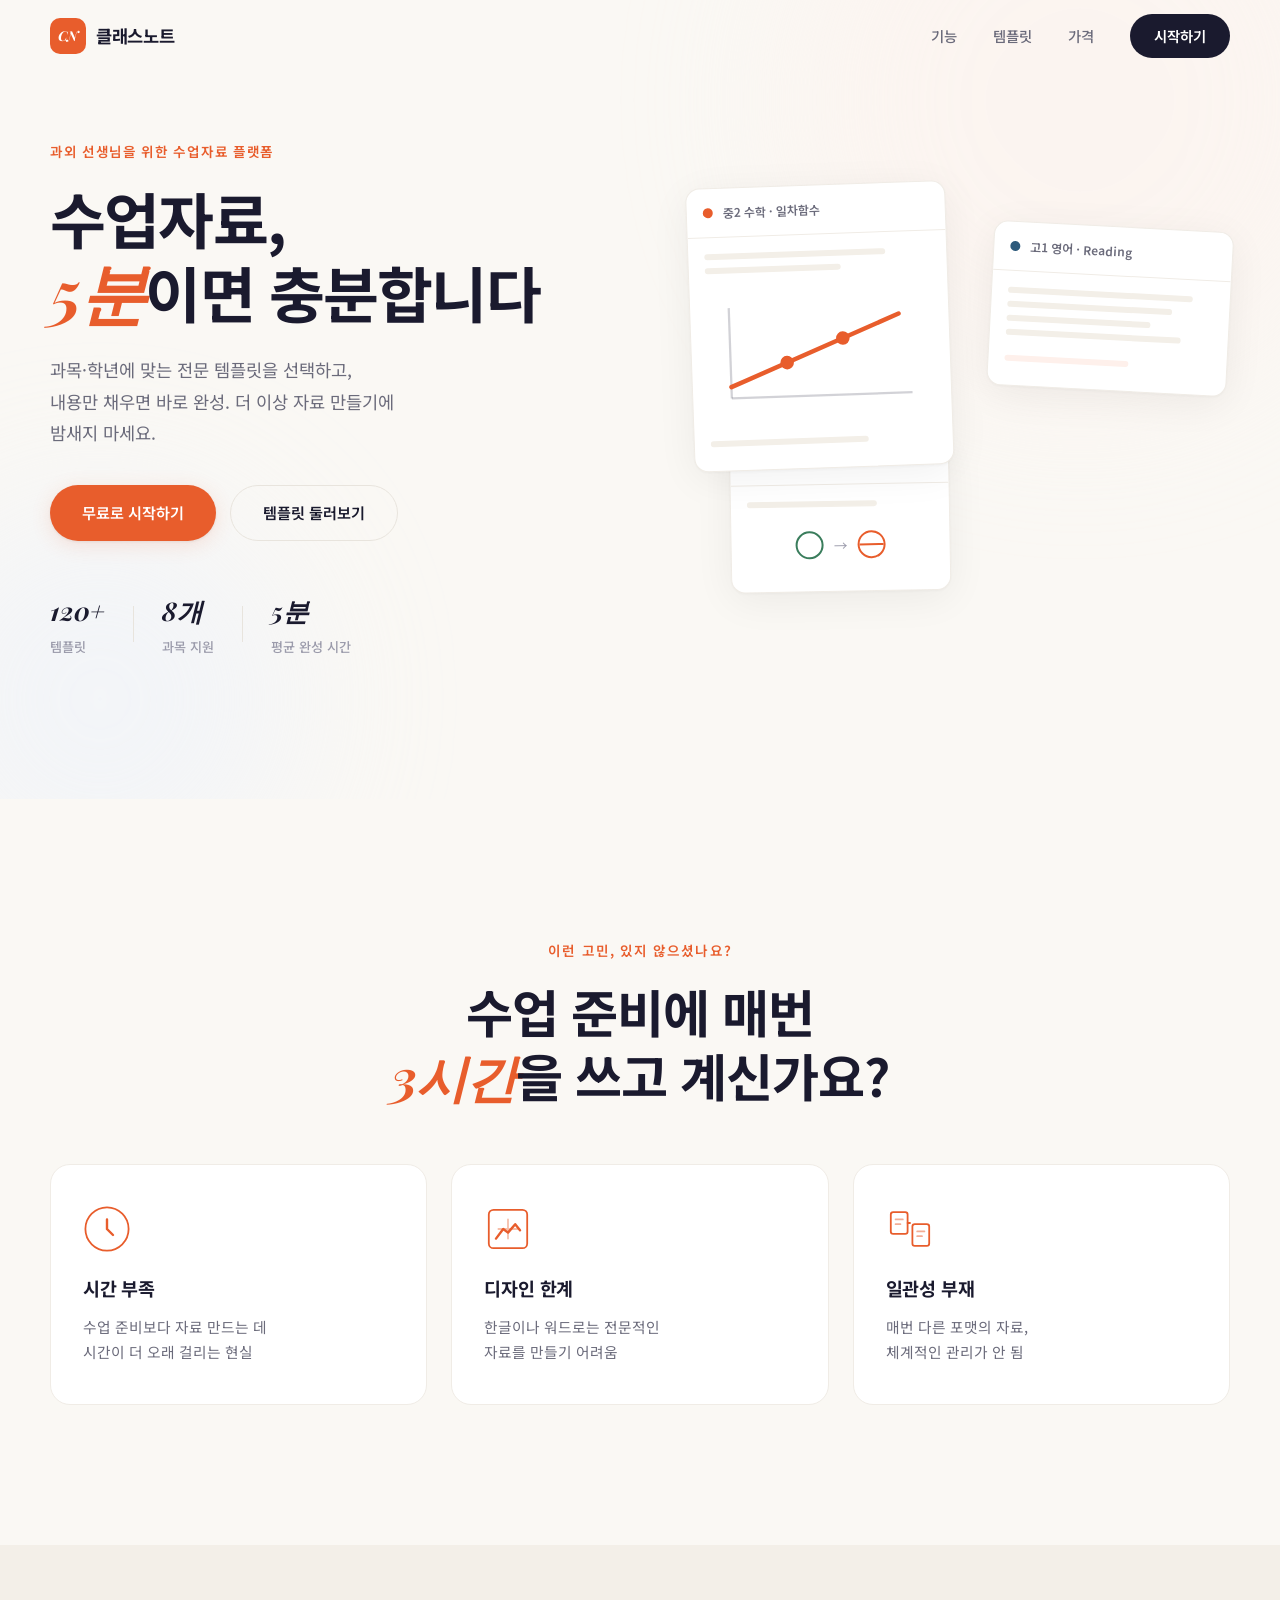
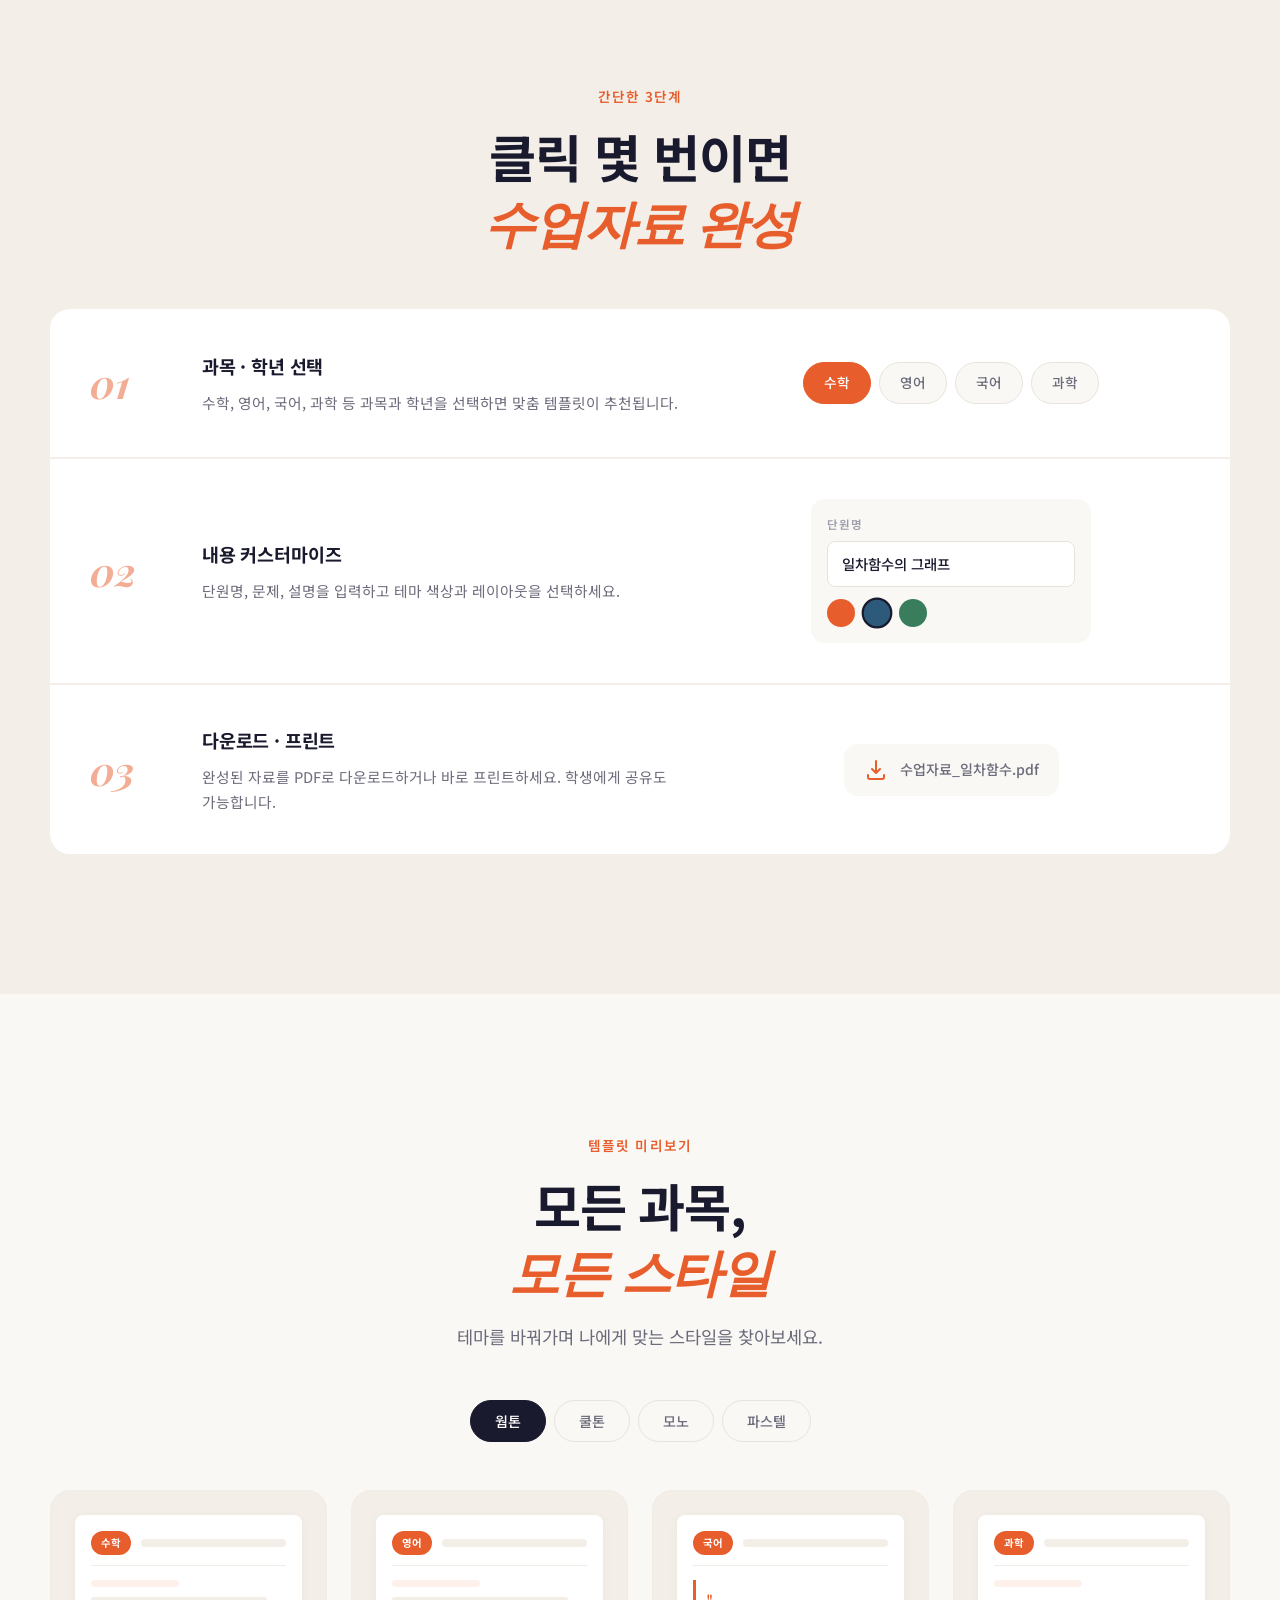
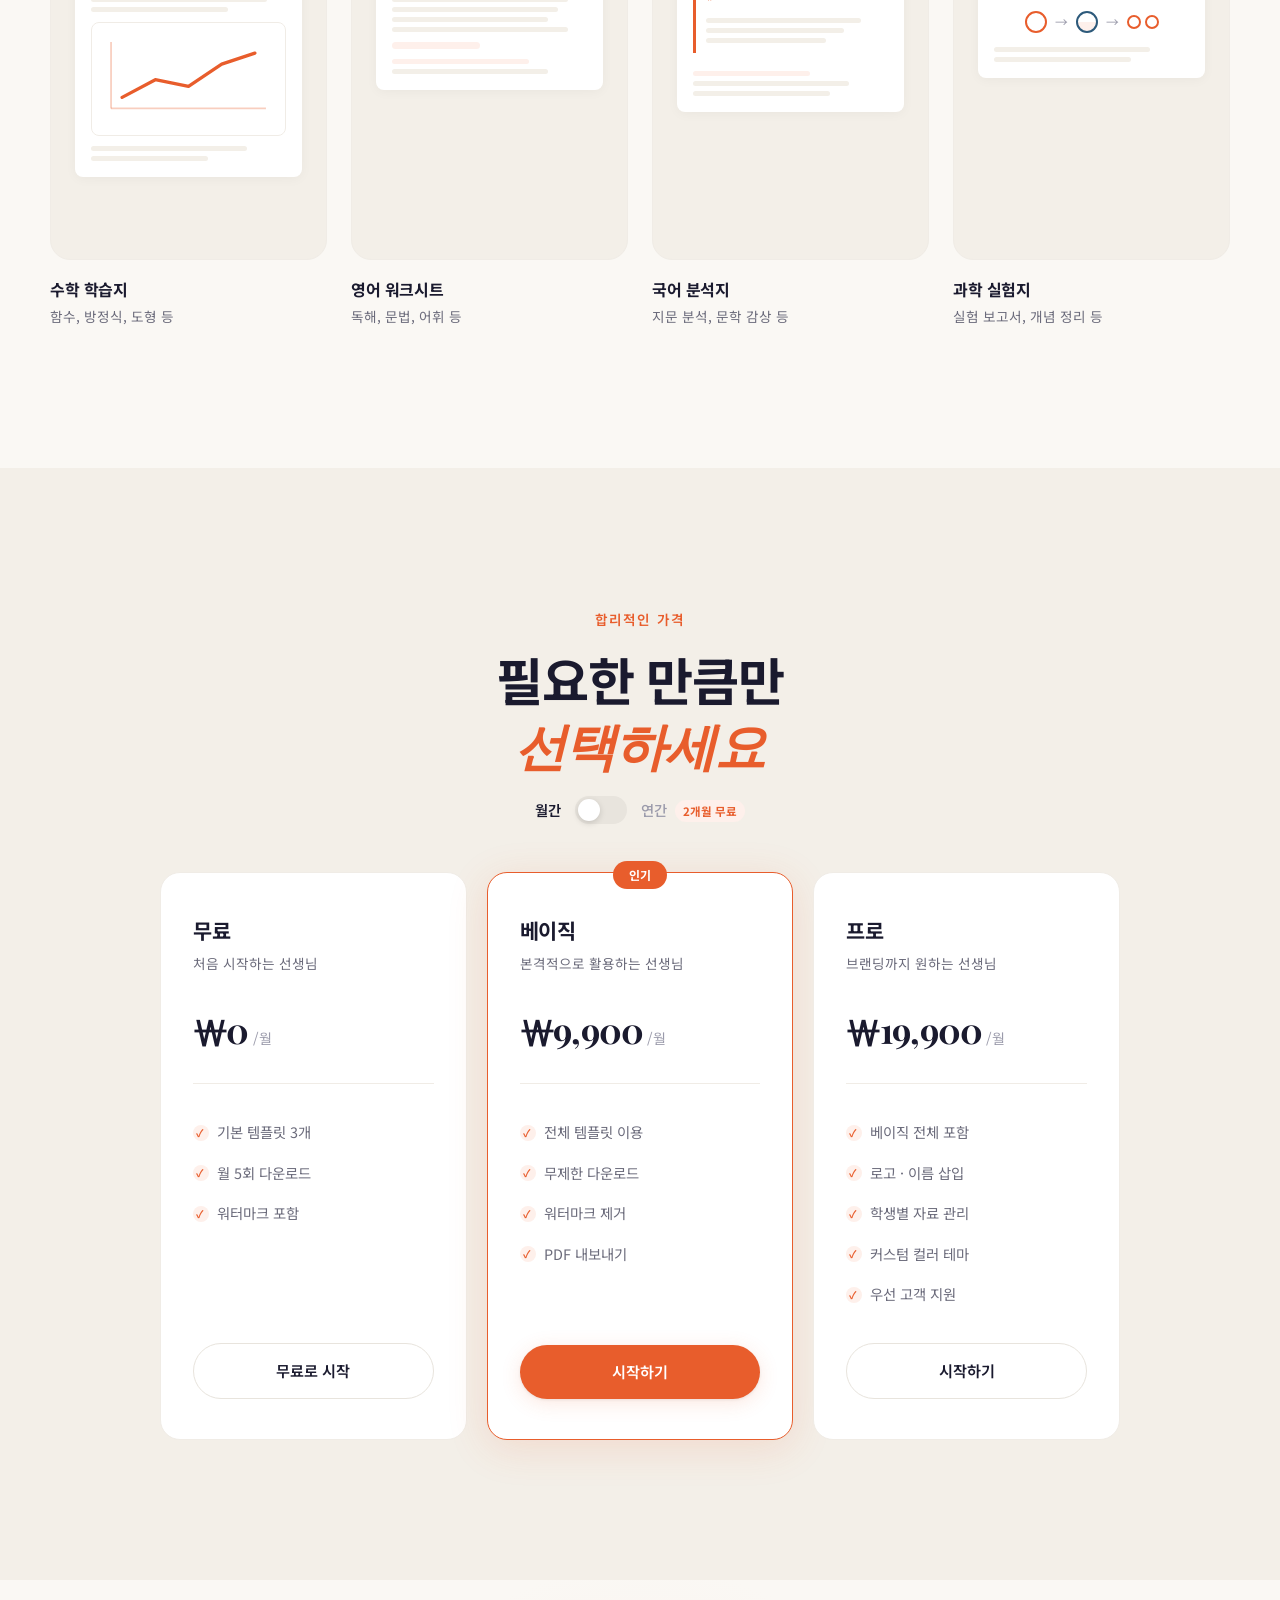
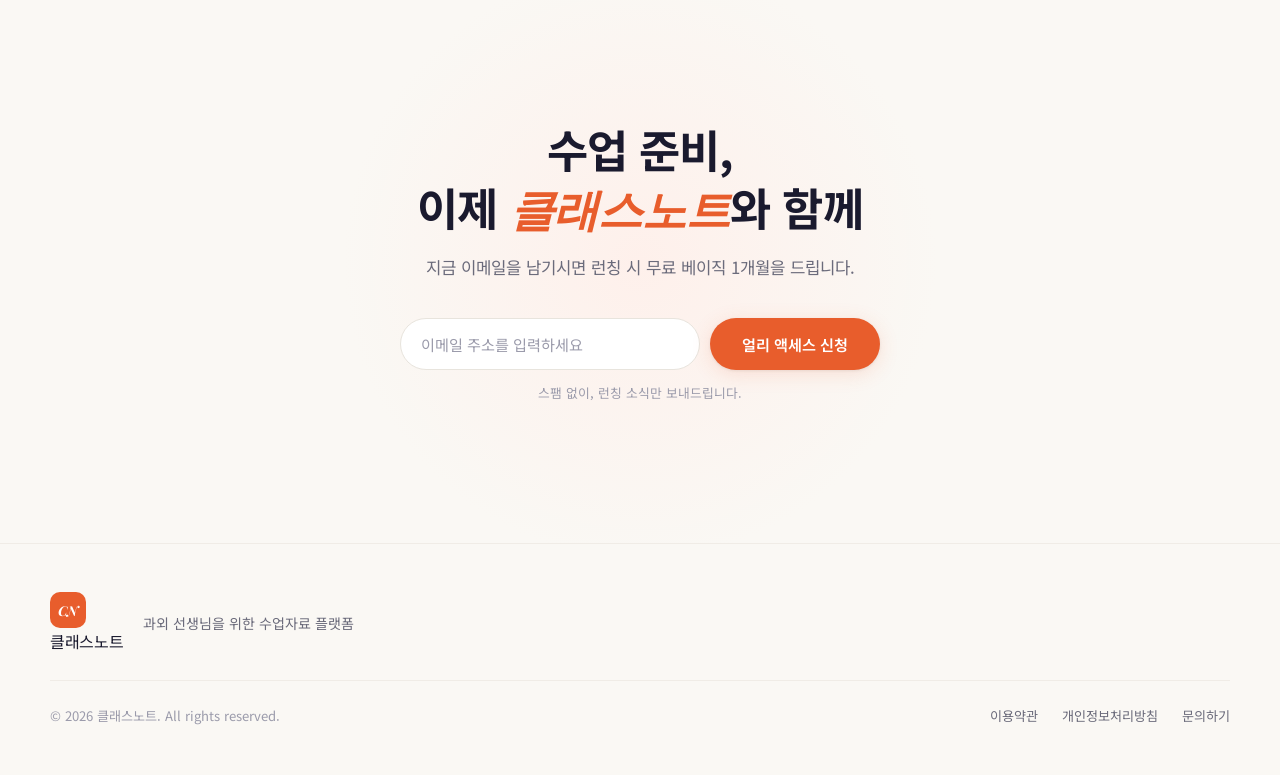
==== index.html @ 30db111b "Initial commit: ClassNote editor + Firebase deploy" ====
<!DOCTYPE html>
<html lang="ko">
<head>
    <meta charset="UTF-8">
    <meta name="viewport" content="width=device-width, initial-scale=1.0">
    <title>클래스노트 — 과외 선생님을 위한 수업자료 템플릿</title>
    <meta name="description" content="5분 만에 전문 수업자료를 완성하세요. 과목별 맞춤 템플릿으로 수업 준비 시간을 줄이고, 퀄리티는 높이세요.">
    <link rel="preconnect" href="https://fonts.googleapis.com">
    <link rel="preconnect" href="https://fonts.gstatic.com" crossorigin>
    <link href="https://fonts.googleapis.com/css2?family=Noto+Sans+KR:wght@300;400;500;600;700&family=Playfair+Display:ital,wght@0,400;0,600;0,700;1,400;1,600&family=DM+Sans:ital,wght@0,400;0,500;0,600;0,700;1,400&display=swap" rel="stylesheet">
    <link rel="stylesheet" href="styles.css">
</head>
<body>
    <!-- Nav -->
    <nav class="nav" id="nav">
        <div class="nav__inner">
            <a href="#" class="nav__logo">
                <span class="nav__logo-icon">CN</span>
                <span class="nav__logo-text">클래스노트</span>
            </a>
            <div class="nav__links" id="navLinks">
                <a href="#features" class="nav__link">기능</a>
                <a href="#templates" class="nav__link">템플릿</a>
                <a href="#pricing" class="nav__link">가격</a>
                <a href="#cta" class="nav__link nav__link--cta">시작하기</a>
            </div>
            <button class="nav__hamburger" id="hamburger" aria-label="메뉴 열기">
                <span></span>
                <span></span>
                <span></span>
            </button>
        </div>
    </nav>

    <!-- Hero -->
    <section class="hero">
        <div class="hero__bg-shape hero__bg-shape--1"></div>
        <div class="hero__bg-shape hero__bg-shape--2"></div>
        <div class="hero__inner">
            <div class="hero__content">
                <p class="hero__eyebrow anim-fade-up">과외 선생님을 위한 수업자료 플랫폼</p>
                <h1 class="hero__title anim-fade-up anim-delay-1">
                    수업자료,<br>
                    <span class="hero__title-accent">5분</span>이면 충분합니다
                </h1>
                <p class="hero__desc anim-fade-up anim-delay-2">
                    과목·학년에 맞는 전문 템플릿을 선택하고,<br class="hide-mobile">
                    내용만 채우면 바로 완성. 더 이상 자료 만들기에<br class="hide-mobile">
                    밤새지 마세요.
                </p>
                <div class="hero__actions anim-fade-up anim-delay-3">
                    <a href="#cta" class="btn btn--primary">무료로 시작하기</a>
                    <a href="templates.html" class="btn btn--ghost">템플릿 둘러보기</a>
                </div>
                <div class="hero__stats anim-fade-up anim-delay-4">
                    <div class="hero__stat">
                        <span class="hero__stat-num">120+</span>
                        <span class="hero__stat-label">템플릿</span>
                    </div>
                    <div class="hero__stat-divider"></div>
                    <div class="hero__stat">
                        <span class="hero__stat-num">8개</span>
                        <span class="hero__stat-label">과목 지원</span>
                    </div>
                    <div class="hero__stat-divider"></div>
                    <div class="hero__stat">
                        <span class="hero__stat-num">5분</span>
                        <span class="hero__stat-label">평균 완성 시간</span>
                    </div>
                </div>
            </div>
            <div class="hero__visual anim-fade-up anim-delay-2">
                <div class="hero__mockup">
                    <div class="mockup-card mockup-card--1">
                        <div class="mockup-card__header">
                            <span class="mockup-card__dot mockup-card__dot--math"></span>
                            <span class="mockup-card__title">중2 수학 · 일차함수</span>
                        </div>
                        <div class="mockup-card__body">
                            <div class="mockup-card__line mockup-card__line--w80"></div>
                            <div class="mockup-card__line mockup-card__line--w60"></div>
                            <div class="mockup-card__graph">
                                <svg viewBox="0 0 100 60" fill="none">
                                    <line x1="10" y1="50" x2="90" y2="50" stroke="currentColor" stroke-width="1" opacity="0.3"/>
                                    <line x1="10" y1="10" x2="10" y2="50" stroke="currentColor" stroke-width="1" opacity="0.3"/>
                                    <line x1="10" y1="45" x2="85" y2="15" stroke="#e85d2c" stroke-width="2" stroke-linecap="round"/>
                                    <circle cx="35" cy="35" r="3" fill="#e85d2c"/>
                                    <circle cx="60" cy="25" r="3" fill="#e85d2c"/>
                                </svg>
                            </div>
                            <div class="mockup-card__line mockup-card__line--w70"></div>
                        </div>
                    </div>
                    <div class="mockup-card mockup-card--2">
                        <div class="mockup-card__header">
                            <span class="mockup-card__dot mockup-card__dot--eng"></span>
                            <span class="mockup-card__title">고1 영어 · Reading</span>
                        </div>
                        <div class="mockup-card__body">
                            <div class="mockup-card__line mockup-card__line--w90"></div>
                            <div class="mockup-card__line mockup-card__line--w80"></div>
                            <div class="mockup-card__line mockup-card__line--w70"></div>
                            <div class="mockup-card__line mockup-card__line--w85"></div>
                            <div class="mockup-card__gap"></div>
                            <div class="mockup-card__line mockup-card__line--w60 mockup-card__line--accent"></div>
                        </div>
                    </div>
                    <div class="mockup-card mockup-card--3">
                        <div class="mockup-card__header">
                            <span class="mockup-card__dot mockup-card__dot--sci"></span>
                            <span class="mockup-card__title">중3 과학 · 화학반응</span>
                        </div>
                        <div class="mockup-card__body">
                            <div class="mockup-card__line mockup-card__line--w70"></div>
                            <div class="mockup-card__diagram">
                                <div class="mockup-card__circle"></div>
                                <div class="mockup-card__arrow">→</div>
                                <div class="mockup-card__circle mockup-card__circle--split"></div>
                            </div>
                        </div>
                    </div>
                </div>
            </div>
        </div>
    </section>

    <!-- Pain Points -->
    <section class="pain" id="features">
        <div class="pain__inner">
            <p class="section-eyebrow anim-scroll">이런 고민, 있지 않으셨나요?</p>
            <h2 class="section-title anim-scroll">
                수업 준비에 매번<br>
                <span class="text-accent">3시간</span>을 쓰고 계신가요?
            </h2>
            <div class="pain__grid">
                <div class="pain__card anim-scroll">
                    <div class="pain__card-icon">
                        <svg viewBox="0 0 40 40" fill="none">
                            <circle cx="20" cy="20" r="18" stroke="currentColor" stroke-width="1.5"/>
                            <path d="M20 12v8l5 5" stroke="currentColor" stroke-width="2" stroke-linecap="round"/>
                        </svg>
                    </div>
                    <h3 class="pain__card-title">시간 부족</h3>
                    <p class="pain__card-desc">수업 준비보다 자료 만드는 데<br>시간이 더 오래 걸리는 현실</p>
                </div>
                <div class="pain__card anim-scroll">
                    <div class="pain__card-icon">
                        <svg viewBox="0 0 40 40" fill="none">
                            <rect x="4" y="4" width="32" height="32" rx="4" stroke="currentColor" stroke-width="1.5"/>
                            <path d="M12 20h16M20 12v16" stroke="currentColor" stroke-width="1.5" stroke-linecap="round" opacity="0.4"/>
                            <path d="M10 28l6-8 4 3 6-7 4 5" stroke="currentColor" stroke-width="2" stroke-linecap="round" stroke-linejoin="round"/>
                        </svg>
                    </div>
                    <h3 class="pain__card-title">디자인 한계</h3>
                    <p class="pain__card-desc">한글이나 워드로는 전문적인<br>자료를 만들기 어려움</p>
                </div>
                <div class="pain__card anim-scroll">
                    <div class="pain__card-icon">
                        <svg viewBox="0 0 40 40" fill="none">
                            <rect x="4" y="6" width="14" height="18" rx="2" stroke="currentColor" stroke-width="1.5"/>
                            <rect x="22" y="16" width="14" height="18" rx="2" stroke="currentColor" stroke-width="1.5"/>
                            <path d="M8 12h6M8 16h4M26 22h6M26 26h4" stroke="currentColor" stroke-width="1.5" stroke-linecap="round" opacity="0.5"/>
                            <path d="M18 15h4" stroke="currentColor" stroke-width="1.5" stroke-linecap="round" stroke-dasharray="2 2"/>
                        </svg>
                    </div>
                    <h3 class="pain__card-title">일관성 부재</h3>
                    <p class="pain__card-desc">매번 다른 포맷의 자료,<br>체계적인 관리가 안 됨</p>
                </div>
            </div>
        </div>
    </section>

    <!-- How It Works -->
    <section class="how">
        <div class="how__inner">
            <p class="section-eyebrow anim-scroll">간단한 3단계</p>
            <h2 class="section-title anim-scroll">
                클릭 몇 번이면<br>
                <span class="text-accent">수업자료 완성</span>
            </h2>
            <div class="how__steps">
                <div class="how__step anim-scroll">
                    <div class="how__step-num">01</div>
                    <div class="how__step-content">
                        <h3 class="how__step-title">과목 · 학년 선택</h3>
                        <p class="how__step-desc">수학, 영어, 국어, 과학 등 과목과 학년을 선택하면 맞춤 템플릿이 추천됩니다.</p>
                    </div>
                    <div class="how__step-visual">
                        <div class="step-chip-group">
                            <span class="step-chip step-chip--active">수학</span>
                            <span class="step-chip">영어</span>
                            <span class="step-chip">국어</span>
                            <span class="step-chip">과학</span>
                        </div>
                    </div>
                </div>
                <div class="how__step anim-scroll">
                    <div class="how__step-num">02</div>
                    <div class="how__step-content">
                        <h3 class="how__step-title">내용 커스터마이즈</h3>
                        <p class="how__step-desc">단원명, 문제, 설명을 입력하고 테마 색상과 레이아웃을 선택하세요.</p>
                    </div>
                    <div class="how__step-visual">
                        <div class="step-editor">
                            <div class="step-editor__field">
                                <span class="step-editor__label">단원명</span>
                                <span class="step-editor__input">일차함수의 그래프</span>
                            </div>
                            <div class="step-editor__colors">
                                <span class="step-editor__color step-editor__color--1"></span>
                                <span class="step-editor__color step-editor__color--2 step-editor__color--active"></span>
                                <span class="step-editor__color step-editor__color--3"></span>
                            </div>
                        </div>
                    </div>
                </div>
                <div class="how__step anim-scroll">
                    <div class="how__step-num">03</div>
                    <div class="how__step-content">
                        <h3 class="how__step-title">다운로드 · 프린트</h3>
                        <p class="how__step-desc">완성된 자료를 PDF로 다운로드하거나 바로 프린트하세요. 학생에게 공유도 가능합니다.</p>
                    </div>
                    <div class="how__step-visual">
                        <div class="step-download">
                            <svg viewBox="0 0 24 24" fill="none" width="24" height="24">
                                <path d="M12 3v12m0 0l-4-4m4 4l4-4M4 17v2a2 2 0 002 2h12a2 2 0 002-2v-2" stroke="currentColor" stroke-width="2" stroke-linecap="round" stroke-linejoin="round"/>
                            </svg>
                            <span>수업자료_일차함수.pdf</span>
                        </div>
                    </div>
                </div>
            </div>
        </div>
    </section>

    <!-- Template Preview -->
    <section class="templates" id="templates">
        <div class="templates__inner">
            <p class="section-eyebrow anim-scroll">템플릿 미리보기</p>
            <h2 class="section-title anim-scroll">
                모든 과목,<br>
                <span class="text-accent">모든 스타일</span>
            </h2>
            <p class="section-subtitle anim-scroll">테마를 바꿔가며 나에게 맞는 스타일을 찾아보세요.</p>

            <div class="templates__themes anim-scroll">
                <button class="theme-btn theme-btn--active" data-theme="warm">웜톤</button>
                <button class="theme-btn" data-theme="cool">쿨톤</button>
                <button class="theme-btn" data-theme="mono">모노</button>
                <button class="theme-btn" data-theme="pastel">파스텔</button>
            </div>

            <div class="templates__grid anim-scroll">
                <div class="template-card" data-subject="math">
                    <div class="template-card__preview">
                        <div class="template-card__page">
                            <div class="tc__header">
                                <div class="tc__badge">수학</div>
                                <div class="tc__title-line"></div>
                            </div>
                            <div class="tc__body">
                                <div class="tc__section-title"></div>
                                <div class="tc__lines">
                                    <div class="tc__line tc__line--w90"></div>
                                    <div class="tc__line tc__line--w70"></div>
                                </div>
                                <div class="tc__box">
                                    <svg viewBox="0 0 80 40" fill="none">
                                        <line x1="5" y1="35" x2="75" y2="35" stroke="currentColor" stroke-width="0.8" opacity="0.3"/>
                                        <line x1="5" y1="5" x2="5" y2="35" stroke="currentColor" stroke-width="0.8" opacity="0.3"/>
                                        <polyline points="10,30 25,22 40,25 55,15 70,10" stroke="currentColor" stroke-width="1.5" fill="none" stroke-linecap="round" stroke-linejoin="round"/>
                                    </svg>
                                </div>
                                <div class="tc__lines">
                                    <div class="tc__line tc__line--w80"></div>
                                    <div class="tc__line tc__line--w60"></div>
                                </div>
                            </div>
                        </div>
                    </div>
                    <div class="template-card__info">
                        <h4>수학 학습지</h4>
                        <p>함수, 방정식, 도형 등</p>
                    </div>
                </div>

                <div class="template-card" data-subject="english">
                    <div class="template-card__preview">
                        <div class="template-card__page">
                            <div class="tc__header">
                                <div class="tc__badge">영어</div>
                                <div class="tc__title-line"></div>
                            </div>
                            <div class="tc__body">
                                <div class="tc__section-title"></div>
                                <div class="tc__lines">
                                    <div class="tc__line tc__line--w90"></div>
                                    <div class="tc__line tc__line--w85"></div>
                                    <div class="tc__line tc__line--w80"></div>
                                    <div class="tc__line tc__line--w90"></div>
                                </div>
                                <div class="tc__gap"></div>
                                <div class="tc__section-title"></div>
                                <div class="tc__lines">
                                    <div class="tc__line tc__line--w70 tc__line--accent"></div>
                                    <div class="tc__line tc__line--w80"></div>
                                </div>
                            </div>
                        </div>
                    </div>
                    <div class="template-card__info">
                        <h4>영어 워크시트</h4>
                        <p>독해, 문법, 어휘 등</p>
                    </div>
                </div>

                <div class="template-card" data-subject="korean">
                    <div class="template-card__preview">
                        <div class="template-card__page">
                            <div class="tc__header">
                                <div class="tc__badge">국어</div>
                                <div class="tc__title-line"></div>
                            </div>
                            <div class="tc__body">
                                <div class="tc__quote">
                                    <div class="tc__quote-mark">"</div>
                                    <div class="tc__lines">
                                        <div class="tc__line tc__line--w90"></div>
                                        <div class="tc__line tc__line--w80"></div>
                                        <div class="tc__line tc__line--w70"></div>
                                    </div>
                                </div>
                                <div class="tc__gap"></div>
                                <div class="tc__lines">
                                    <div class="tc__line tc__line--w60 tc__line--accent"></div>
                                    <div class="tc__line tc__line--w80"></div>
                                    <div class="tc__line tc__line--w70"></div>
                                </div>
                            </div>
                        </div>
                    </div>
                    <div class="template-card__info">
                        <h4>국어 분석지</h4>
                        <p>지문 분석, 문학 감상 등</p>
                    </div>
                </div>

                <div class="template-card" data-subject="science">
                    <div class="template-card__preview">
                        <div class="template-card__page">
                            <div class="tc__header">
                                <div class="tc__badge">과학</div>
                                <div class="tc__title-line"></div>
                            </div>
                            <div class="tc__body">
                                <div class="tc__section-title"></div>
                                <div class="tc__experiment">
                                    <div class="tc__exp-circle"></div>
                                    <div class="tc__exp-arrow">→</div>
                                    <div class="tc__exp-circle tc__exp-circle--half"></div>
                                    <div class="tc__exp-arrow">→</div>
                                    <div class="tc__exp-result">
                                        <div class="tc__exp-circle tc__exp-circle--small"></div>
                                        <div class="tc__exp-circle tc__exp-circle--small"></div>
                                    </div>
                                </div>
                                <div class="tc__lines">
                                    <div class="tc__line tc__line--w80"></div>
                                    <div class="tc__line tc__line--w70"></div>
                                </div>
                            </div>
                        </div>
                    </div>
                    <div class="template-card__info">
                        <h4>과학 실험지</h4>
                        <p>실험 보고서, 개념 정리 등</p>
                    </div>
                </div>
            </div>
        </div>
    </section>

    <!-- Pricing -->
    <section class="pricing" id="pricing">
        <div class="pricing__inner">
            <p class="section-eyebrow anim-scroll">합리적인 가격</p>
            <h2 class="section-title anim-scroll">
                필요한 만큼만<br>
                <span class="text-accent">선택하세요</span>
            </h2>
            <div class="pricing__toggle anim-scroll">
                <span class="pricing__toggle-label pricing__toggle-label--active" data-period="monthly">월간</span>
                <button class="pricing__toggle-switch" id="pricingToggle" aria-label="결제 주기 전환">
                    <span class="pricing__toggle-knob"></span>
                </button>
                <span class="pricing__toggle-label" data-period="yearly">연간 <span class="pricing__toggle-badge">2개월 무료</span></span>
            </div>

            <div class="pricing__grid anim-scroll">
                <div class="pricing__card">
                    <div class="pricing__card-header">
                        <h3 class="pricing__card-name">무료</h3>
                        <p class="pricing__card-desc">처음 시작하는 선생님</p>
                    </div>
                    <div class="pricing__card-price">
                        <span class="pricing__card-amount">₩0</span>
                        <span class="pricing__card-period">/월</span>
                    </div>
                    <ul class="pricing__card-features">
                        <li>기본 템플릿 3개</li>
                        <li>월 5회 다운로드</li>
                        <li>워터마크 포함</li>
                    </ul>
                    <a href="#cta" class="btn btn--outline">무료로 시작</a>
                </div>

                <div class="pricing__card pricing__card--featured">
                    <div class="pricing__card-badge">인기</div>
                    <div class="pricing__card-header">
                        <h3 class="pricing__card-name">베이직</h3>
                        <p class="pricing__card-desc">본격적으로 활용하는 선생님</p>
                    </div>
                    <div class="pricing__card-price">
                        <span class="pricing__card-amount" data-monthly="₩9,900" data-yearly="₩8,250">₩9,900</span>
                        <span class="pricing__card-period">/월</span>
                    </div>
                    <ul class="pricing__card-features">
                        <li>전체 템플릿 이용</li>
                        <li>무제한 다운로드</li>
                        <li>워터마크 제거</li>
                        <li>PDF 내보내기</li>
                    </ul>
                    <a href="#cta" class="btn btn--primary">시작하기</a>
                </div>

                <div class="pricing__card">
                    <div class="pricing__card-header">
                        <h3 class="pricing__card-name">프로</h3>
                        <p class="pricing__card-desc">브랜딩까지 원하는 선생님</p>
                    </div>
                    <div class="pricing__card-price">
                        <span class="pricing__card-amount" data-monthly="₩19,900" data-yearly="₩16,580">₩19,900</span>
                        <span class="pricing__card-period">/월</span>
                    </div>
                    <ul class="pricing__card-features">
                        <li>베이직 전체 포함</li>
                        <li>로고 · 이름 삽입</li>
                        <li>학생별 자료 관리</li>
                        <li>커스텀 컬러 테마</li>
                        <li>우선 고객 지원</li>
                    </ul>
                    <a href="#cta" class="btn btn--outline">시작하기</a>
                </div>
            </div>
        </div>
    </section>

    <!-- CTA -->
    <section class="cta" id="cta">
        <div class="cta__inner">
            <div class="cta__content anim-scroll">
                <h2 class="cta__title">
                    수업 준비,<br>
                    이제 <span class="text-accent">클래스노트</span>와 함께
                </h2>
                <p class="cta__desc">지금 이메일을 남기시면 런칭 시 무료 베이직 1개월을 드립니다.</p>
                <form class="cta__form" id="signupForm">
                    <div class="cta__form-group">
                        <input type="email" class="cta__input" placeholder="이메일 주소를 입력하세요" required id="emailInput">
                        <button type="submit" class="btn btn--primary cta__submit">얼리 액세스 신청</button>
                    </div>
                    <p class="cta__form-note">스팸 없이, 런칭 소식만 보내드립니다.</p>
                </form>
                <div class="cta__success" id="signupSuccess" hidden>
                    <div class="cta__success-icon">✓</div>
                    <p class="cta__success-text">신청이 완료되었습니다! 런칭 소식을 기다려주세요.</p>
                </div>
            </div>
        </div>
    </section>

    <!-- Footer -->
    <footer class="footer">
        <div class="footer__inner">
            <div class="footer__top">
                <div class="footer__brand">
                    <span class="nav__logo-icon">CN</span>
                    <span class="nav__logo-text">클래스노트</span>
                </div>
                <p class="footer__tagline">과외 선생님을 위한 수업자료 플랫폼</p>
            </div>
            <div class="footer__bottom">
                <p class="footer__copy">© 2026 클래스노트. All rights reserved.</p>
                <div class="footer__links">
                    <a href="#">이용약관</a>
                    <a href="#">개인정보처리방침</a>
                    <a href="#">문의하기</a>
                </div>
            </div>
        </div>
    </footer>

    <script src="script.js"></script>
</body>
</html>
---- styles.css ----
/* ============================================
   클래스노트 (Classnote) — Landing Page Styles
   Aesthetic: Warm Editorial
   ============================================ */

/* --- Reset & Base --- */
*, *::before, *::after {
    margin: 0;
    padding: 0;
    box-sizing: border-box;
}

:root {
    /* Core palette */
    --bg: #faf8f4;
    --bg-alt: #f3efe8;
    --surface: #ffffff;
    --text: #1a1a2e;
    --text-muted: #6b6b7b;
    --text-light: #9b9bab;
    --accent: #e85d2c;
    --accent-hover: #d14e20;
    --accent-light: #fef0eb;
    --accent-glow: rgba(232, 93, 44, 0.15);
    --blue: #2d5a7b;
    --green: #3a7d5c;
    --border: #e8e4dd;
    --border-light: #f0ece6;

    /* Typography */
    --font-display: 'Playfair Display', Georgia, serif;
    --font-body: 'Noto Sans KR', 'DM Sans', sans-serif;
    --font-mono: 'DM Sans', sans-serif;

    /* Spacing */
    --section-pad: clamp(80px, 12vw, 140px);
    --container: 1180px;

    /* Transitions */
    --ease-out: cubic-bezier(0.16, 1, 0.3, 1);
    --ease-spring: cubic-bezier(0.34, 1.56, 0.64, 1);

    /* Radius */
    --radius-sm: 8px;
    --radius-md: 14px;
    --radius-lg: 20px;
    --radius-xl: 28px;
}

html {
    scroll-behavior: smooth;
    -webkit-font-smoothing: antialiased;
    -moz-osx-font-smoothing: grayscale;
}

body {
    font-family: var(--font-body);
    background: var(--bg);
    color: var(--text);
    line-height: 1.7;
    font-size: 16px;
    overflow-x: hidden;
}

a {
    text-decoration: none;
    color: inherit;
}

img {
    max-width: 100%;
    display: block;
}

/* --- Utility --- */
.text-accent {
    color: var(--accent);
    font-style: italic;
    font-family: var(--font-display);
}

.section-eyebrow {
    font-size: 0.85rem;
    font-weight: 600;
    letter-spacing: 0.08em;
    text-transform: uppercase;
    color: var(--accent);
    margin-bottom: 16px;
}

.section-title {
    font-family: var(--font-body);
    font-size: clamp(2rem, 4.5vw, 3.2rem);
    font-weight: 700;
    line-height: 1.25;
    letter-spacing: -0.02em;
    margin-bottom: 20px;
}

.section-subtitle {
    font-size: 1.1rem;
    color: var(--text-muted);
    margin-bottom: 48px;
}

.hide-mobile {
    display: inline;
}

/* --- Buttons --- */
.btn {
    display: inline-flex;
    align-items: center;
    justify-content: center;
    padding: 14px 32px;
    border-radius: 60px;
    font-size: 0.95rem;
    font-weight: 600;
    font-family: var(--font-body);
    cursor: pointer;
    transition: all 0.3s var(--ease-out);
    border: none;
    gap: 8px;
    white-space: nowrap;
}

.btn--primary {
    background: var(--accent);
    color: #fff;
    box-shadow: 0 4px 20px var(--accent-glow), 0 1px 3px rgba(0,0,0,0.08);
}

.btn--primary:hover {
    background: var(--accent-hover);
    transform: translateY(-2px);
    box-shadow: 0 8px 30px var(--accent-glow), 0 2px 6px rgba(0,0,0,0.1);
}

.btn--ghost {
    background: transparent;
    color: var(--text);
    border: 1.5px solid var(--border);
}

.btn--ghost:hover {
    border-color: var(--text);
    transform: translateY(-2px);
}

.btn--outline {
    background: transparent;
    color: var(--text);
    border: 1.5px solid var(--border);
    width: 100%;
}

.btn--outline:hover {
    border-color: var(--accent);
    color: var(--accent);
}

/* --- Nav --- */
.nav {
    position: fixed;
    top: 0;
    left: 0;
    right: 0;
    z-index: 1000;
    padding: 0 24px;
    transition: all 0.4s var(--ease-out);
}

.nav--scrolled {
    background: rgba(250, 248, 244, 0.92);
    backdrop-filter: blur(20px);
    -webkit-backdrop-filter: blur(20px);
    box-shadow: 0 1px 0 var(--border-light);
}

.nav__inner {
    max-width: var(--container);
    margin: 0 auto;
    display: flex;
    align-items: center;
    justify-content: space-between;
    height: 72px;
}

.nav__logo {
    display: flex;
    align-items: center;
    gap: 10px;
    font-weight: 700;
    font-size: 1.1rem;
    z-index: 10;
}

.nav__logo-icon {
    display: flex;
    align-items: center;
    justify-content: center;
    width: 36px;
    height: 36px;
    background: var(--accent);
    color: #fff;
    border-radius: 10px;
    font-family: var(--font-display);
    font-size: 0.85rem;
    font-weight: 700;
    font-style: italic;
}

.nav__logo-text {
    font-family: var(--font-body);
    letter-spacing: -0.02em;
}

.nav__links {
    display: flex;
    align-items: center;
    gap: 36px;
}

.nav__link {
    font-size: 0.9rem;
    font-weight: 500;
    color: var(--text-muted);
    transition: color 0.2s;
    position: relative;
}

.nav__link::after {
    content: '';
    position: absolute;
    bottom: -4px;
    left: 0;
    width: 0;
    height: 2px;
    background: var(--accent);
    border-radius: 1px;
    transition: width 0.3s var(--ease-out);
}

.nav__link:hover {
    color: var(--text);
}

.nav__link:hover::after {
    width: 100%;
}

.nav__link--cta {
    background: var(--text);
    color: #fff !important;
    padding: 10px 24px;
    border-radius: 60px;
    font-weight: 600;
    transition: all 0.3s var(--ease-out);
}

.nav__link--cta::after {
    display: none;
}

.nav__link--cta:hover {
    background: var(--accent);
    transform: translateY(-1px);
}

.nav__hamburger {
    display: none;
    flex-direction: column;
    gap: 5px;
    background: none;
    border: none;
    cursor: pointer;
    padding: 8px;
    z-index: 10;
}

.nav__hamburger span {
    display: block;
    width: 22px;
    height: 2px;
    background: var(--text);
    border-radius: 2px;
    transition: all 0.3s var(--ease-out);
}

.nav__hamburger.active span:nth-child(1) {
    transform: rotate(45deg) translate(5px, 5px);
}

.nav__hamburger.active span:nth-child(2) {
    opacity: 0;
}

.nav__hamburger.active span:nth-child(3) {
    transform: rotate(-45deg) translate(5px, -5px);
}

/* --- Hero --- */
.hero {
    position: relative;
    padding: 140px 24px var(--section-pad);
    overflow: hidden;
}

.hero__bg-shape {
    position: absolute;
    border-radius: 50%;
    filter: blur(80px);
    opacity: 0.4;
    pointer-events: none;
}

.hero__bg-shape--1 {
    width: 600px;
    height: 600px;
    background: var(--accent-light);
    top: -200px;
    right: -100px;
}

.hero__bg-shape--2 {
    width: 400px;
    height: 400px;
    background: #e8f0fe;
    bottom: -100px;
    left: -100px;
}

.hero__inner {
    max-width: var(--container);
    margin: 0 auto;
    display: grid;
    grid-template-columns: 1fr 1fr;
    gap: 60px;
    align-items: center;
}

.hero__eyebrow {
    font-size: 0.85rem;
    font-weight: 600;
    color: var(--accent);
    letter-spacing: 0.05em;
    margin-bottom: 20px;
    text-transform: uppercase;
}

.hero__title {
    font-family: var(--font-body);
    font-size: clamp(2.5rem, 5.5vw, 3.8rem);
    font-weight: 700;
    line-height: 1.15;
    letter-spacing: -0.03em;
    margin-bottom: 24px;
}

.hero__title-accent {
    font-family: var(--font-display);
    font-style: italic;
    color: var(--accent);
    font-size: 1.1em;
}

.hero__desc {
    font-size: 1.1rem;
    color: var(--text-muted);
    line-height: 1.8;
    margin-bottom: 36px;
}

.hero__actions {
    display: flex;
    gap: 14px;
    margin-bottom: 48px;
}

.hero__stats {
    display: flex;
    align-items: center;
    gap: 28px;
}

.hero__stat-num {
    display: block;
    font-family: var(--font-display);
    font-size: 1.6rem;
    font-weight: 700;
    font-style: italic;
    color: var(--text);
}

.hero__stat-label {
    font-size: 0.82rem;
    color: var(--text-light);
    font-weight: 500;
}

.hero__stat-divider {
    width: 1px;
    height: 36px;
    background: var(--border);
}

/* Hero Mockup Cards */
.hero__visual {
    position: relative;
}

.hero__mockup {
    position: relative;
    height: 420px;
    perspective: 1000px;
}

.mockup-card {
    position: absolute;
    background: var(--surface);
    border-radius: var(--radius-md);
    box-shadow: 0 8px 40px rgba(0,0,0,0.06), 0 1px 3px rgba(0,0,0,0.04);
    border: 1px solid var(--border-light);
    overflow: hidden;
    transition: transform 0.5s var(--ease-out);
}

.mockup-card:hover {
    transform: translateY(-4px) !important;
}

.mockup-card--1 {
    width: 260px;
    top: 0;
    left: 20px;
    z-index: 3;
    transform: rotate(-2deg);
}

.mockup-card--2 {
    width: 240px;
    top: 40px;
    right: 0;
    z-index: 2;
    transform: rotate(3deg);
}

.mockup-card--3 {
    width: 220px;
    bottom: 20px;
    left: 60px;
    z-index: 1;
    transform: rotate(-1deg);
}

.mockup-card__header {
    display: flex;
    align-items: center;
    gap: 10px;
    padding: 14px 16px;
    border-bottom: 1px solid var(--border-light);
}

.mockup-card__dot {
    width: 10px;
    height: 10px;
    border-radius: 50%;
}

.mockup-card__dot--math { background: var(--accent); }
.mockup-card__dot--eng { background: var(--blue); }
.mockup-card__dot--sci { background: var(--green); }

.mockup-card__title {
    font-size: 0.75rem;
    font-weight: 600;
    color: var(--text-muted);
}

.mockup-card__body {
    padding: 16px;
}

.mockup-card__line {
    height: 6px;
    background: var(--bg-alt);
    border-radius: 3px;
    margin-bottom: 8px;
}

.mockup-card__line--w60 { width: 60%; }
.mockup-card__line--w70 { width: 70%; }
.mockup-card__line--w80 { width: 80%; }
.mockup-card__line--w85 { width: 85%; }
.mockup-card__line--w90 { width: 90%; }
.mockup-card__line--accent { background: var(--accent-light); }

.mockup-card__graph {
    margin: 12px 0;
    color: var(--text-muted);
}

.mockup-card__graph svg {
    width: 100%;
    height: auto;
}

.mockup-card__gap {
    height: 12px;
}

.mockup-card__diagram {
    display: flex;
    align-items: center;
    justify-content: center;
    gap: 10px;
    padding: 16px 0;
    color: var(--text-light);
}

.mockup-card__circle {
    width: 28px;
    height: 28px;
    border-radius: 50%;
    border: 2px solid var(--green);
}

.mockup-card__circle--split {
    border-color: var(--accent);
    position: relative;
}

.mockup-card__circle--split::after {
    content: '';
    position: absolute;
    top: 50%;
    left: 0;
    right: 0;
    height: 2px;
    background: var(--accent);
    transform: translateY(-50%);
}

.mockup-card__arrow {
    font-size: 0.85rem;
    color: var(--text-light);
}

/* --- Pain Points --- */
.pain {
    padding: var(--section-pad) 24px;
    text-align: center;
}

.pain__inner {
    max-width: var(--container);
    margin: 0 auto;
}

.pain__grid {
    display: grid;
    grid-template-columns: repeat(3, 1fr);
    gap: 24px;
    margin-top: 56px;
}

.pain__card {
    background: var(--surface);
    border: 1px solid var(--border-light);
    border-radius: var(--radius-lg);
    padding: 40px 32px;
    text-align: left;
    transition: all 0.4s var(--ease-out);
    position: relative;
    overflow: hidden;
}

.pain__card::before {
    content: '';
    position: absolute;
    top: 0;
    left: 0;
    right: 0;
    height: 3px;
    background: linear-gradient(90deg, var(--accent), transparent);
    opacity: 0;
    transition: opacity 0.4s;
}

.pain__card:hover {
    transform: translateY(-4px);
    box-shadow: 0 12px 40px rgba(0,0,0,0.06);
    border-color: transparent;
}

.pain__card:hover::before {
    opacity: 1;
}

.pain__card-icon {
    width: 48px;
    height: 48px;
    color: var(--accent);
    margin-bottom: 20px;
}

.pain__card-icon svg {
    width: 100%;
    height: 100%;
}

.pain__card-title {
    font-size: 1.15rem;
    font-weight: 700;
    margin-bottom: 10px;
    letter-spacing: -0.01em;
}

.pain__card-desc {
    font-size: 0.92rem;
    color: var(--text-muted);
    line-height: 1.7;
}

/* --- How It Works --- */
.how {
    padding: var(--section-pad) 24px;
    background: var(--bg-alt);
    text-align: center;
}

.how__inner {
    max-width: var(--container);
    margin: 0 auto;
}

.how__steps {
    margin-top: 56px;
    display: flex;
    flex-direction: column;
    gap: 2px;
}

.how__step {
    display: grid;
    grid-template-columns: 80px 1fr 1fr;
    gap: 32px;
    align-items: center;
    background: var(--surface);
    padding: 40px 40px;
    text-align: left;
    transition: all 0.4s var(--ease-out);
}

.how__step:first-child {
    border-radius: var(--radius-lg) var(--radius-lg) 0 0;
}

.how__step:last-child {
    border-radius: 0 0 var(--radius-lg) var(--radius-lg);
}

.how__step:hover {
    background: var(--surface);
    box-shadow: 0 4px 24px rgba(0,0,0,0.04);
    z-index: 1;
}

.how__step-num {
    font-family: var(--font-display);
    font-size: 2.5rem;
    font-weight: 700;
    font-style: italic;
    color: var(--accent);
    opacity: 0.5;
}

.how__step:hover .how__step-num {
    opacity: 1;
}

.how__step-title {
    font-size: 1.15rem;
    font-weight: 700;
    margin-bottom: 8px;
    letter-spacing: -0.01em;
}

.how__step-desc {
    font-size: 0.92rem;
    color: var(--text-muted);
    line-height: 1.7;
}

.how__step-visual {
    display: flex;
    justify-content: center;
}

/* Step visuals */
.step-chip-group {
    display: flex;
    gap: 8px;
    flex-wrap: wrap;
}

.step-chip {
    padding: 8px 20px;
    border-radius: 60px;
    font-size: 0.85rem;
    font-weight: 500;
    background: var(--bg);
    color: var(--text-muted);
    border: 1px solid var(--border);
    transition: all 0.3s var(--ease-out);
}

.step-chip--active {
    background: var(--accent);
    color: #fff;
    border-color: var(--accent);
}

.step-editor {
    background: var(--bg);
    border-radius: var(--radius-md);
    padding: 16px;
    width: 100%;
    max-width: 280px;
}

.step-editor__field {
    margin-bottom: 12px;
}

.step-editor__label {
    display: block;
    font-size: 0.72rem;
    font-weight: 600;
    text-transform: uppercase;
    letter-spacing: 0.08em;
    color: var(--text-light);
    margin-bottom: 6px;
}

.step-editor__input {
    display: block;
    font-size: 0.9rem;
    font-weight: 500;
    color: var(--text);
    padding: 10px 14px;
    background: var(--surface);
    border-radius: var(--radius-sm);
    border: 1px solid var(--border);
}

.step-editor__colors {
    display: flex;
    gap: 8px;
}

.step-editor__color {
    width: 28px;
    height: 28px;
    border-radius: 50%;
    cursor: pointer;
    border: 2px solid transparent;
    transition: all 0.2s;
}

.step-editor__color--1 { background: #e85d2c; }
.step-editor__color--2 { background: #2d5a7b; }
.step-editor__color--3 { background: #3a7d5c; }

.step-editor__color--active {
    border-color: var(--text);
    transform: scale(1.1);
}

.step-download {
    display: flex;
    align-items: center;
    gap: 12px;
    background: var(--bg);
    padding: 14px 20px;
    border-radius: var(--radius-md);
    font-size: 0.88rem;
    font-weight: 500;
    color: var(--text-muted);
}

.step-download svg {
    color: var(--accent);
    flex-shrink: 0;
}

/* --- Templates --- */
.templates {
    padding: var(--section-pad) 24px;
    text-align: center;
}

.templates__inner {
    max-width: var(--container);
    margin: 0 auto;
}

.templates__themes {
    display: flex;
    justify-content: center;
    gap: 8px;
    margin-bottom: 48px;
}

.theme-btn {
    padding: 10px 24px;
    border-radius: 60px;
    border: 1.5px solid var(--border);
    background: transparent;
    font-family: var(--font-body);
    font-size: 0.88rem;
    font-weight: 500;
    color: var(--text-muted);
    cursor: pointer;
    transition: all 0.3s var(--ease-out);
}

.theme-btn:hover {
    border-color: var(--text-muted);
    color: var(--text);
}

.theme-btn--active {
    background: var(--text);
    color: #fff;
    border-color: var(--text);
}

.templates__grid {
    display: grid;
    grid-template-columns: repeat(4, 1fr);
    gap: 24px;
}

/* Template Cards */
.template-card {
    text-align: left;
    transition: all 0.4s var(--ease-out);
}

.template-card:hover {
    transform: translateY(-6px);
}

.template-card__preview {
    background: var(--bg-alt);
    border-radius: var(--radius-lg);
    padding: 24px;
    margin-bottom: 16px;
    aspect-ratio: 3/4;
    display: flex;
    align-items: flex-start;
    justify-content: center;
    overflow: hidden;
    border: 1px solid var(--border-light);
    transition: all 0.5s var(--ease-out);
}

.template-card:hover .template-card__preview {
    box-shadow: 0 16px 48px rgba(0,0,0,0.08);
    border-color: transparent;
}

.template-card__page {
    background: var(--surface);
    border-radius: var(--radius-sm);
    width: 100%;
    padding: 16px;
    box-shadow: 0 2px 12px rgba(0,0,0,0.04);
    transition: all 0.5s var(--ease-out);
}

/* Template card inner elements */
.tc__header {
    display: flex;
    align-items: center;
    gap: 10px;
    margin-bottom: 14px;
    padding-bottom: 10px;
    border-bottom: 1px solid var(--border-light);
}

.tc__badge {
    font-size: 0.65rem;
    font-weight: 700;
    padding: 3px 10px;
    border-radius: 60px;
    color: #fff;
    background: var(--accent);
    transition: background 0.5s var(--ease-out);
}

.tc__title-line {
    height: 8px;
    flex: 1;
    background: var(--bg-alt);
    border-radius: 4px;
    transition: background 0.5s var(--ease-out);
}

.tc__body {
    transition: color 0.5s var(--ease-out);
}

.tc__section-title {
    height: 7px;
    width: 45%;
    background: var(--accent-light);
    border-radius: 4px;
    margin-bottom: 10px;
    transition: background 0.5s var(--ease-out);
}

.tc__lines {
    display: flex;
    flex-direction: column;
    gap: 5px;
}

.tc__line {
    height: 5px;
    background: var(--bg-alt);
    border-radius: 3px;
    transition: background 0.5s var(--ease-out);
}

.tc__line--w60 { width: 60%; }
.tc__line--w70 { width: 70%; }
.tc__line--w80 { width: 80%; }
.tc__line--w85 { width: 85%; }
.tc__line--w90 { width: 90%; }
.tc__line--accent { background: var(--accent-light); transition: background 0.5s var(--ease-out); }

.tc__box {
    margin: 10px 0;
    padding: 8px;
    border: 1px solid var(--border-light);
    border-radius: var(--radius-sm);
    color: var(--accent);
    transition: all 0.5s var(--ease-out);
}

.tc__box svg {
    width: 100%;
    height: auto;
}

.tc__gap {
    height: 10px;
}

.tc__quote {
    padding: 10px;
    border-left: 3px solid var(--accent);
    margin-bottom: 8px;
    transition: border-color 0.5s var(--ease-out);
}

.tc__quote-mark {
    font-family: var(--font-display);
    font-size: 1.5rem;
    color: var(--accent);
    line-height: 1;
    margin-bottom: 4px;
    transition: color 0.5s var(--ease-out);
}

.tc__experiment {
    display: flex;
    align-items: center;
    justify-content: center;
    gap: 8px;
    padding: 14px 0;
}

.tc__exp-circle {
    width: 22px;
    height: 22px;
    border-radius: 50%;
    border: 2px solid var(--accent);
    transition: border-color 0.5s var(--ease-out);
}

.tc__exp-circle--half {
    border-color: var(--blue);
    background: linear-gradient(180deg, transparent 50%, var(--accent-light) 50%);
    transition: all 0.5s var(--ease-out);
}

.tc__exp-circle--small {
    width: 14px;
    height: 14px;
}

.tc__exp-arrow {
    font-size: 0.8rem;
    color: var(--text-light);
}

.tc__exp-result {
    display: flex;
    gap: 4px;
}

.template-card__info h4 {
    font-size: 1rem;
    font-weight: 700;
    margin-bottom: 2px;
    letter-spacing: -0.01em;
}

.template-card__info p {
    font-size: 0.85rem;
    color: var(--text-muted);
}

/* --- Theme Variants for Template Cards --- */

/* Cool */
[data-active-theme="cool"] .tc__badge { background: #2d5a7b; }
[data-active-theme="cool"] .tc__section-title { background: #e8f0fe; }
[data-active-theme="cool"] .tc__line--accent { background: #e8f0fe; }
[data-active-theme="cool"] .tc__box { border-color: #d0dff5; color: #2d5a7b; }
[data-active-theme="cool"] .tc__quote { border-color: #2d5a7b; }
[data-active-theme="cool"] .tc__quote-mark { color: #2d5a7b; }
[data-active-theme="cool"] .tc__exp-circle { border-color: #2d5a7b; }
[data-active-theme="cool"] .tc__exp-circle--half { border-color: #4a8db7; background: linear-gradient(180deg, transparent 50%, #e8f0fe 50%); }

/* Mono */
[data-active-theme="mono"] .tc__badge { background: #3a3a4a; }
[data-active-theme="mono"] .tc__section-title { background: #e8e8ee; }
[data-active-theme="mono"] .tc__line--accent { background: #e8e8ee; }
[data-active-theme="mono"] .tc__box { border-color: #dddde5; color: #3a3a4a; }
[data-active-theme="mono"] .tc__quote { border-color: #3a3a4a; }
[data-active-theme="mono"] .tc__quote-mark { color: #3a3a4a; }
[data-active-theme="mono"] .tc__exp-circle { border-color: #3a3a4a; }
[data-active-theme="mono"] .tc__exp-circle--half { border-color: #6b6b7b; background: linear-gradient(180deg, transparent 50%, #e8e8ee 50%); }

/* Pastel */
[data-active-theme="pastel"] .tc__badge { background: #b07cc6; }
[data-active-theme="pastel"] .tc__section-title { background: #f3e8f9; }
[data-active-theme="pastel"] .tc__line--accent { background: #f3e8f9; }
[data-active-theme="pastel"] .tc__box { border-color: #ecddf4; color: #b07cc6; }
[data-active-theme="pastel"] .tc__quote { border-color: #b07cc6; }
[data-active-theme="pastel"] .tc__quote-mark { color: #b07cc6; }
[data-active-theme="pastel"] .tc__exp-circle { border-color: #b07cc6; }
[data-active-theme="pastel"] .tc__exp-circle--half { border-color: #c9a0d8; background: linear-gradient(180deg, transparent 50%, #f3e8f9 50%); }

/* --- Pricing --- */
.pricing {
    padding: var(--section-pad) 24px;
    background: var(--bg-alt);
    text-align: center;
}

.pricing__inner {
    max-width: var(--container);
    margin: 0 auto;
}

.pricing__toggle {
    display: flex;
    align-items: center;
    justify-content: center;
    gap: 14px;
    margin-bottom: 48px;
}

.pricing__toggle-label {
    font-size: 0.9rem;
    font-weight: 500;
    color: var(--text-light);
    cursor: pointer;
    transition: color 0.3s;
}

.pricing__toggle-label--active {
    color: var(--text);
    font-weight: 600;
}

.pricing__toggle-switch {
    position: relative;
    width: 52px;
    height: 28px;
    background: var(--border);
    border-radius: 30px;
    border: none;
    cursor: pointer;
    transition: background 0.3s;
    padding: 0;
}

.pricing__toggle-switch.active {
    background: var(--accent);
}

.pricing__toggle-knob {
    position: absolute;
    top: 3px;
    left: 3px;
    width: 22px;
    height: 22px;
    background: #fff;
    border-radius: 50%;
    transition: transform 0.3s var(--ease-spring);
    box-shadow: 0 2px 6px rgba(0,0,0,0.15);
}

.pricing__toggle-switch.active .pricing__toggle-knob {
    transform: translateX(24px);
}

.pricing__toggle-badge {
    font-size: 0.72rem;
    font-weight: 700;
    background: var(--accent-light);
    color: var(--accent);
    padding: 3px 8px;
    border-radius: 60px;
    margin-left: 4px;
}

.pricing__grid {
    display: grid;
    grid-template-columns: repeat(3, 1fr);
    gap: 20px;
    max-width: 960px;
    margin: 0 auto;
}

.pricing__card {
    background: var(--surface);
    border-radius: var(--radius-lg);
    padding: 40px 32px;
    text-align: left;
    border: 1px solid var(--border-light);
    display: flex;
    flex-direction: column;
    position: relative;
    transition: all 0.4s var(--ease-out);
}

.pricing__card:hover {
    transform: translateY(-4px);
    box-shadow: 0 12px 40px rgba(0,0,0,0.06);
}

.pricing__card--featured {
    border-color: var(--accent);
    box-shadow: 0 8px 40px var(--accent-glow);
}

.pricing__card--featured:hover {
    box-shadow: 0 16px 48px var(--accent-glow);
}

.pricing__card-badge {
    position: absolute;
    top: -12px;
    left: 50%;
    transform: translateX(-50%);
    background: var(--accent);
    color: #fff;
    font-size: 0.75rem;
    font-weight: 700;
    padding: 4px 16px;
    border-radius: 60px;
}

.pricing__card-name {
    font-size: 1.3rem;
    font-weight: 700;
    margin-bottom: 4px;
    letter-spacing: -0.02em;
}

.pricing__card-desc {
    font-size: 0.85rem;
    color: var(--text-muted);
    margin-bottom: 24px;
}

.pricing__card-price {
    margin-bottom: 28px;
    padding-bottom: 24px;
    border-bottom: 1px solid var(--border-light);
}

.pricing__card-amount {
    font-family: var(--font-display);
    font-size: 2.2rem;
    font-weight: 700;
    letter-spacing: -0.02em;
    transition: all 0.3s var(--ease-out);
}

.pricing__card-period {
    font-size: 0.88rem;
    color: var(--text-light);
    font-weight: 400;
}

.pricing__card-features {
    list-style: none;
    flex: 1;
    margin-bottom: 28px;
}

.pricing__card-features li {
    font-size: 0.9rem;
    color: var(--text-muted);
    padding: 8px 0;
    padding-left: 24px;
    position: relative;
}

.pricing__card-features li::before {
    content: '';
    position: absolute;
    left: 0;
    top: 50%;
    transform: translateY(-50%);
    width: 16px;
    height: 16px;
    background: var(--accent-light);
    border-radius: 50%;
}

.pricing__card-features li::after {
    content: '✓';
    position: absolute;
    left: 3px;
    top: 50%;
    transform: translateY(-50%);
    font-size: 0.65rem;
    color: var(--accent);
    font-weight: 700;
}

.pricing__card .btn {
    width: 100%;
}

/* --- CTA --- */
.cta {
    padding: var(--section-pad) 24px;
    text-align: center;
    position: relative;
    overflow: hidden;
}

.cta::before {
    content: '';
    position: absolute;
    top: 50%;
    left: 50%;
    transform: translate(-50%, -50%);
    width: 600px;
    height: 600px;
    background: radial-gradient(circle, var(--accent-light) 0%, transparent 70%);
    pointer-events: none;
}

.cta__inner {
    max-width: 640px;
    margin: 0 auto;
    position: relative;
}

.cta__title {
    font-family: var(--font-body);
    font-size: clamp(2rem, 4.5vw, 2.8rem);
    font-weight: 700;
    line-height: 1.3;
    letter-spacing: -0.02em;
    margin-bottom: 16px;
}

.cta__desc {
    font-size: 1.05rem;
    color: var(--text-muted);
    margin-bottom: 36px;
    line-height: 1.7;
}

.cta__form-group {
    display: flex;
    gap: 10px;
    max-width: 480px;
    margin: 0 auto 12px;
}

.cta__input {
    flex: 1;
    padding: 14px 20px;
    border: 1.5px solid var(--border);
    border-radius: 60px;
    font-family: var(--font-body);
    font-size: 0.95rem;
    background: var(--surface);
    color: var(--text);
    outline: none;
    transition: border-color 0.3s;
}

.cta__input:focus {
    border-color: var(--accent);
}

.cta__input::placeholder {
    color: var(--text-light);
}

.cta__submit {
    flex-shrink: 0;
}

.cta__form-note {
    font-size: 0.8rem;
    color: var(--text-light);
}

.cta__success {
    padding: 24px;
    background: var(--surface);
    border-radius: var(--radius-md);
    border: 1px solid var(--green);
}

.cta__success-icon {
    width: 48px;
    height: 48px;
    background: var(--green);
    color: #fff;
    border-radius: 50%;
    display: flex;
    align-items: center;
    justify-content: center;
    font-size: 1.2rem;
    margin: 0 auto 12px;
}

.cta__success-text {
    font-weight: 600;
    color: var(--text);
}

/* --- Footer --- */
.footer {
    padding: 48px 24px;
    border-top: 1px solid var(--border-light);
}

.footer__inner {
    max-width: var(--container);
    margin: 0 auto;
}

.footer__top {
    display: flex;
    align-items: center;
    gap: 20px;
    margin-bottom: 24px;
}

.footer__tagline {
    font-size: 0.88rem;
    color: var(--text-muted);
}

.footer__bottom {
    display: flex;
    align-items: center;
    justify-content: space-between;
    padding-top: 24px;
    border-top: 1px solid var(--border-light);
}

.footer__copy {
    font-size: 0.82rem;
    color: var(--text-light);
}

.footer__links {
    display: flex;
    gap: 24px;
}

.footer__links a {
    font-size: 0.82rem;
    color: var(--text-muted);
    transition: color 0.2s;
}

.footer__links a:hover {
    color: var(--accent);
}

/* --- Animations --- */
.anim-fade-up {
    opacity: 0;
    transform: translateY(28px);
    animation: fadeUp 0.8s var(--ease-out) forwards;
}

.anim-delay-1 { animation-delay: 0.1s; }
.anim-delay-2 { animation-delay: 0.2s; }
.anim-delay-3 { animation-delay: 0.35s; }
.anim-delay-4 { animation-delay: 0.5s; }

@keyframes fadeUp {
    to {
        opacity: 1;
        transform: translateY(0);
    }
}

.anim-scroll {
    opacity: 0;
    transform: translateY(30px);
    transition: opacity 0.7s var(--ease-out), transform 0.7s var(--ease-out);
}

.anim-scroll.is-visible {
    opacity: 1;
    transform: translateY(0);
}

/* --- Responsive --- */
@media (max-width: 1024px) {
    .hero__inner {
        grid-template-columns: 1fr;
        gap: 48px;
    }

    .hero__visual {
        display: none;
    }

    .templates__grid {
        grid-template-columns: repeat(2, 1fr);
    }

    .how__step {
        grid-template-columns: 60px 1fr;
        gap: 20px;
    }

    .how__step-visual {
        display: none;
    }
}

@media (max-width: 768px) {
    .hide-mobile {
        display: none;
    }

    .nav__links {
        position: fixed;
        top: 0;
        left: 0;
        right: 0;
        bottom: 0;
        background: var(--bg);
        flex-direction: column;
        justify-content: center;
        gap: 28px;
        opacity: 0;
        pointer-events: none;
        transition: opacity 0.3s;
        z-index: 5;
    }

    .nav__links.active {
        opacity: 1;
        pointer-events: all;
    }

    .nav__links .nav__link {
        font-size: 1.3rem;
        font-weight: 600;
        color: var(--text);
    }

    .nav__links .nav__link--cta {
        font-size: 1rem;
    }

    .nav__hamburger {
        display: flex;
    }

    .hero {
        padding: 120px 24px 80px;
    }

    .hero__title {
        font-size: clamp(2rem, 8vw, 2.8rem);
    }

    .hero__actions {
        flex-direction: column;
    }

    .hero__actions .btn {
        text-align: center;
    }

    .hero__stats {
        gap: 20px;
    }

    .pain__grid {
        grid-template-columns: 1fr;
        gap: 16px;
    }

    .how__step {
        grid-template-columns: 1fr;
        gap: 12px;
        padding: 28px 24px;
    }

    .how__step-num {
        font-size: 1.5rem;
    }

    .templates__grid {
        grid-template-columns: repeat(2, 1fr);
        gap: 16px;
    }

    .pricing__grid {
        grid-template-columns: 1fr;
        max-width: 400px;
    }

    .cta__form-group {
        flex-direction: column;
    }

    .footer__top,
    .footer__bottom {
        flex-direction: column;
        text-align: center;
        gap: 12px;
    }
}

@media (max-width: 480px) {
    .templates__grid {
        grid-template-columns: 1fr;
        max-width: 300px;
        margin: 0 auto;
    }

    .templates__themes {
        flex-wrap: wrap;
    }
}
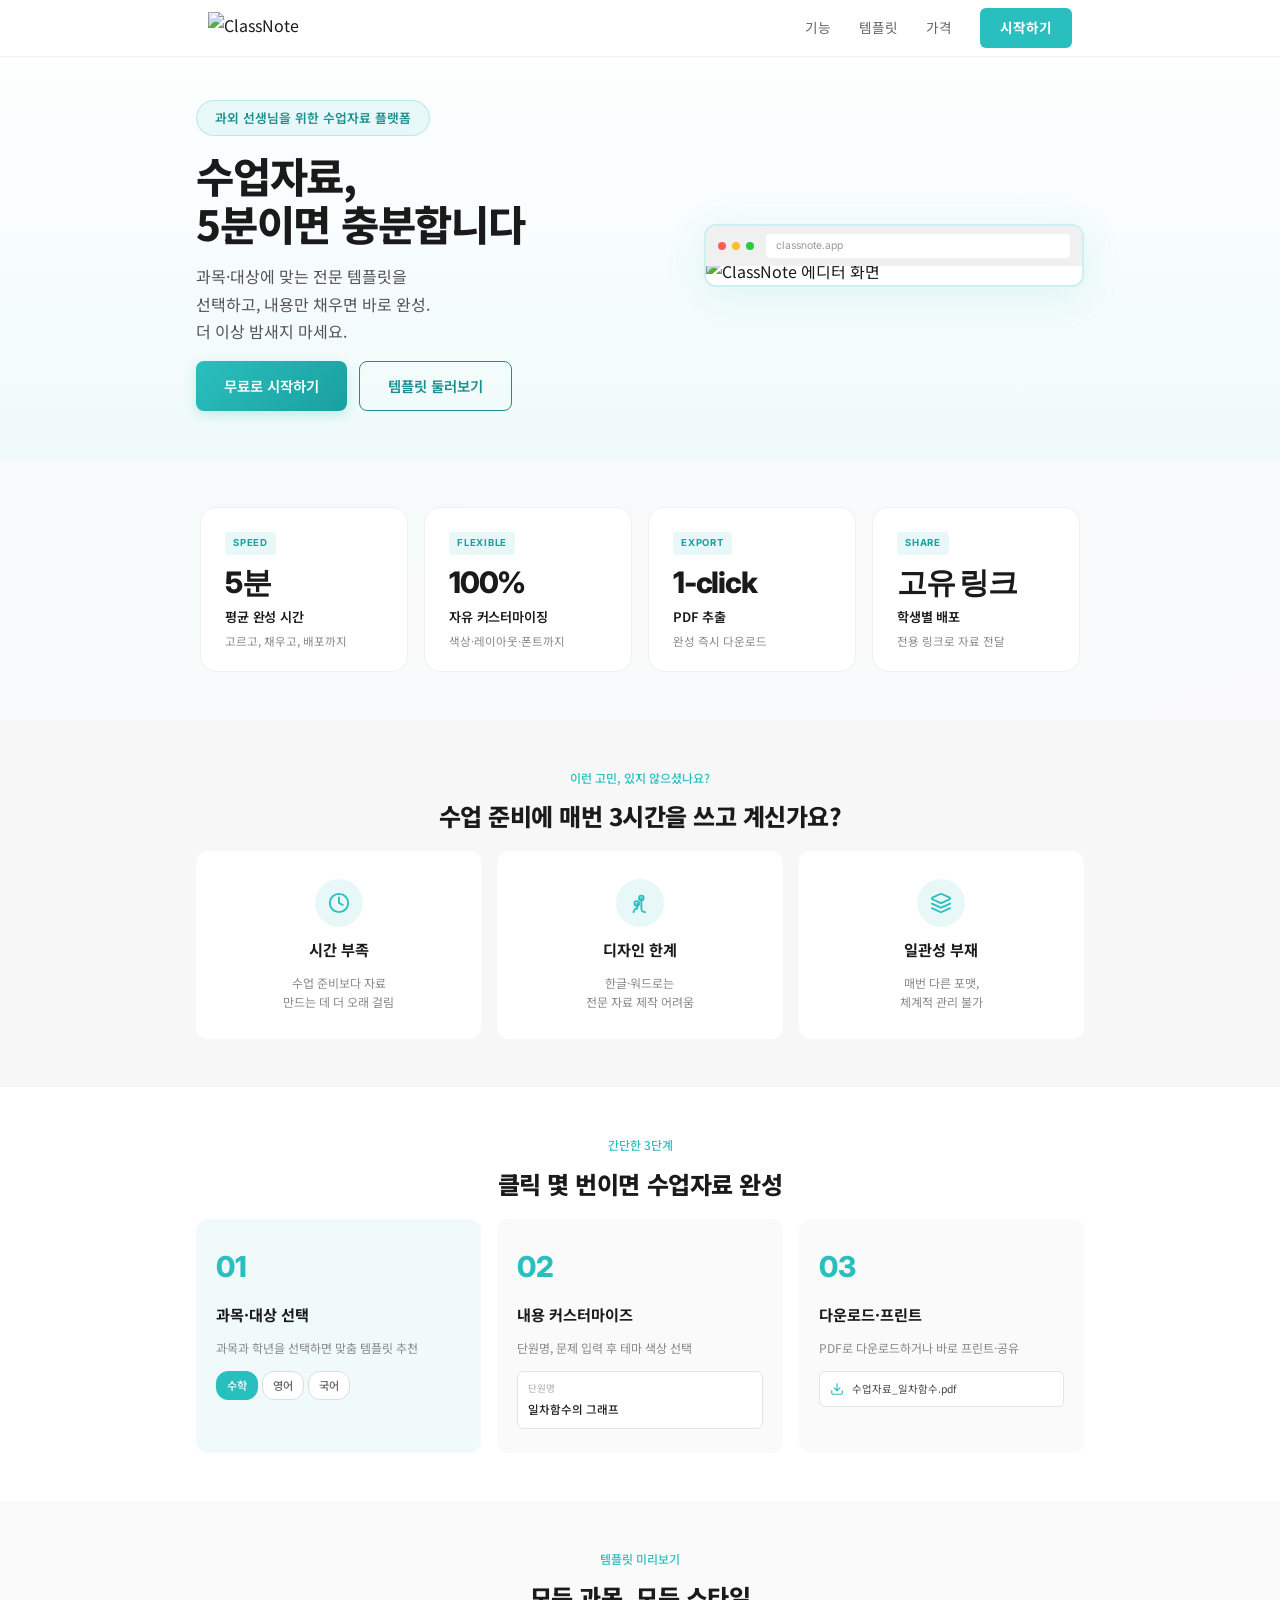
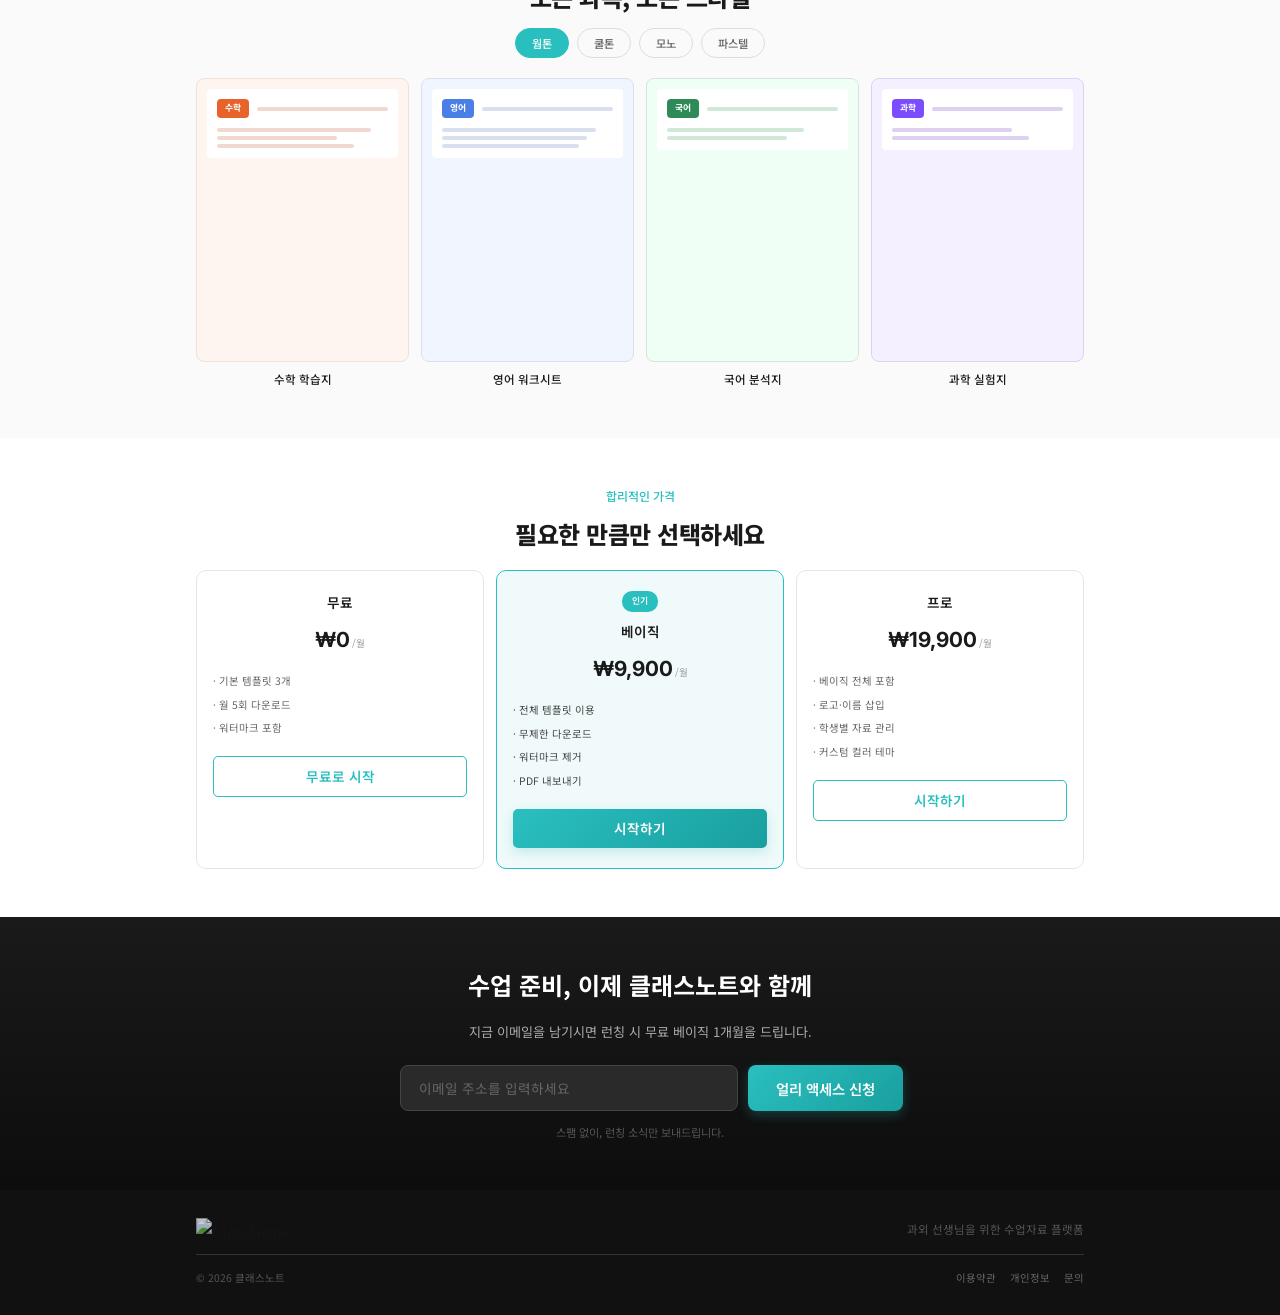
==== commit d70c8944: "Feat: redesign student view with session dropdown + page selector, modernize landing & editor - Stud" ====
--- a/index.html
+++ b/index.html
@@ -7,7 +7,7 @@
     <meta name="description" content="5분 만에 전문 수업자료를 완성하세요. 과목별 맞춤 템플릿으로 수업 준비 시간을 줄이고, 퀄리티는 높이세요.">
     <link rel="preconnect" href="https://fonts.googleapis.com">
     <link rel="preconnect" href="https://fonts.gstatic.com" crossorigin>
-    <link href="https://fonts.googleapis.com/css2?family=Noto+Sans+KR:wght@300;400;500;600;700&family=Playfair+Display:ital,wght@0,400;0,600;0,700;1,400;1,600&family=DM+Sans:ital,wght@0,400;0,500;0,600;0,700;1,400&display=swap" rel="stylesheet">
+    <link href="https://fonts.googleapis.com/css2?family=Inter:wght@400;500;600;700;800&family=Noto+Sans+KR:wght@300;400;500;600;700;800&display=swap" rel="stylesheet">
     <link rel="stylesheet" href="styles.css">
 </head>
 <body>
@@ -15,8 +15,7 @@
     <nav class="nav" id="nav">
         <div class="nav__inner">
             <a href="#" class="nav__logo">
-                <span class="nav__logo-icon">CN</span>
-                <span class="nav__logo-text">클래스노트</span>
+                <img src="screenshots/classnote-logo.png" alt="ClassNote" class="nav__logo-img">
             </a>
             <div class="nav__links" id="navLinks">
                 <a href="#features" class="nav__link">기능</a>
@@ -34,92 +33,67 @@
 
     <!-- Hero -->
     <section class="hero">
-        <div class="hero__bg-shape hero__bg-shape--1"></div>
-        <div class="hero__bg-shape hero__bg-shape--2"></div>
         <div class="hero__inner">
             <div class="hero__content">
-                <p class="hero__eyebrow anim-fade-up">과외 선생님을 위한 수업자료 플랫폼</p>
+                <div class="hero__eyebrow anim-fade-up">
+                    <span class="hero__eyebrow-badge">과외 선생님을 위한 수업자료 플랫폼</span>
+                </div>
                 <h1 class="hero__title anim-fade-up anim-delay-1">
                     수업자료,<br>
-                    <span class="hero__title-accent">5분</span>이면 충분합니다
+                    5분이면 충분합니다
                 </h1>
                 <p class="hero__desc anim-fade-up anim-delay-2">
-                    과목·학년에 맞는 전문 템플릿을 선택하고,<br class="hide-mobile">
-                    내용만 채우면 바로 완성. 더 이상 자료 만들기에<br class="hide-mobile">
-                    밤새지 마세요.
+                    과목·대상에 맞는 전문 템플릿을<br class="hide-mobile">
+                    선택하고, 내용만 채우면 바로 완성.<br class="hide-mobile">
+                    더 이상 밤새지 마세요.
                 </p>
                 <div class="hero__actions anim-fade-up anim-delay-3">
                     <a href="#cta" class="btn btn--primary">무료로 시작하기</a>
                     <a href="templates.html" class="btn btn--ghost">템플릿 둘러보기</a>
                 </div>
-                <div class="hero__stats anim-fade-up anim-delay-4">
-                    <div class="hero__stat">
-                        <span class="hero__stat-num">120+</span>
-                        <span class="hero__stat-label">템플릿</span>
-                    </div>
-                    <div class="hero__stat-divider"></div>
-                    <div class="hero__stat">
-                        <span class="hero__stat-num">8개</span>
-                        <span class="hero__stat-label">과목 지원</span>
-                    </div>
-                    <div class="hero__stat-divider"></div>
-                    <div class="hero__stat">
-                        <span class="hero__stat-num">5분</span>
-                        <span class="hero__stat-label">평균 완성 시간</span>
-                    </div>
-                </div>
             </div>
             <div class="hero__visual anim-fade-up anim-delay-2">
                 <div class="hero__mockup">
-                    <div class="mockup-card mockup-card--1">
-                        <div class="mockup-card__header">
-                            <span class="mockup-card__dot mockup-card__dot--math"></span>
-                            <span class="mockup-card__title">중2 수학 · 일차함수</span>
-                        </div>
-                        <div class="mockup-card__body">
-                            <div class="mockup-card__line mockup-card__line--w80"></div>
-                            <div class="mockup-card__line mockup-card__line--w60"></div>
-                            <div class="mockup-card__graph">
-                                <svg viewBox="0 0 100 60" fill="none">
-                                    <line x1="10" y1="50" x2="90" y2="50" stroke="currentColor" stroke-width="1" opacity="0.3"/>
-                                    <line x1="10" y1="10" x2="10" y2="50" stroke="currentColor" stroke-width="1" opacity="0.3"/>
-                                    <line x1="10" y1="45" x2="85" y2="15" stroke="#e85d2c" stroke-width="2" stroke-linecap="round"/>
-                                    <circle cx="35" cy="35" r="3" fill="#e85d2c"/>
-                                    <circle cx="60" cy="25" r="3" fill="#e85d2c"/>
-                                </svg>
-                            </div>
-                            <div class="mockup-card__line mockup-card__line--w70"></div>
-                        </div>
-                    </div>
-                    <div class="mockup-card mockup-card--2">
-                        <div class="mockup-card__header">
-                            <span class="mockup-card__dot mockup-card__dot--eng"></span>
-                            <span class="mockup-card__title">고1 영어 · Reading</span>
-                        </div>
-                        <div class="mockup-card__body">
-                            <div class="mockup-card__line mockup-card__line--w90"></div>
-                            <div class="mockup-card__line mockup-card__line--w80"></div>
-                            <div class="mockup-card__line mockup-card__line--w70"></div>
-                            <div class="mockup-card__line mockup-card__line--w85"></div>
-                            <div class="mockup-card__gap"></div>
-                            <div class="mockup-card__line mockup-card__line--w60 mockup-card__line--accent"></div>
-                        </div>
-                    </div>
-                    <div class="mockup-card mockup-card--3">
-                        <div class="mockup-card__header">
-                            <span class="mockup-card__dot mockup-card__dot--sci"></span>
-                            <span class="mockup-card__title">중3 과학 · 화학반응</span>
-                        </div>
-                        <div class="mockup-card__body">
-                            <div class="mockup-card__line mockup-card__line--w70"></div>
-                            <div class="mockup-card__diagram">
-                                <div class="mockup-card__circle"></div>
-                                <div class="mockup-card__arrow">→</div>
-                                <div class="mockup-card__circle mockup-card__circle--split"></div>
-                            </div>
-                        </div>
-                    </div>
-                </div>
+                    <div class="hero__mockup-chrome">
+                        <span class="dot dot--red"></span>
+                        <span class="dot dot--yellow"></span>
+                        <span class="dot dot--green"></span>
+                        <span class="hero__mockup-url">classnote.app</span>
+                    </div>
+                    <div class="hero__mockup-screen">
+                        <img src="screenshots/05-onboarding-step3-design.png" alt="ClassNote 에디터 화면">
+                    </div>
+                </div>
+            </div>
+        </div>
+    </section>
+
+    <!-- Stats -->
+    <section class="stats">
+        <div class="stats__inner">
+            <div class="stats__card anim-fade-up anim-delay-4">
+                <span class="stats__tag">Speed</span>
+                <span class="stats__num counter" data-target="5" data-suffix="분">0</span>
+                <span class="stats__label">평균 완성 시간</span>
+                <span class="stats__desc">고르고, 채우고, 배포까지</span>
+            </div>
+            <div class="stats__card anim-fade-up anim-delay-5">
+                <span class="stats__tag">Flexible</span>
+                <span class="stats__num">100%</span>
+                <span class="stats__label">자유 커스터마이징</span>
+                <span class="stats__desc">색상·레이아웃·폰트까지</span>
+            </div>
+            <div class="stats__card anim-fade-up anim-delay-6">
+                <span class="stats__tag">Export</span>
+                <span class="stats__num">1-click</span>
+                <span class="stats__label">PDF 추출</span>
+                <span class="stats__desc">완성 즉시 다운로드</span>
+            </div>
+            <div class="stats__card anim-fade-up anim-delay-7">
+                <span class="stats__tag">Share</span>
+                <span class="stats__num">고유 링크</span>
+                <span class="stats__label">학생별 배포</span>
+                <span class="stats__desc">전용 링크로 자료 전달</span>
             </div>
         </div>
     </section>
@@ -127,44 +101,35 @@
     <!-- Pain Points -->
     <section class="pain" id="features">
         <div class="pain__inner">
-            <p class="section-eyebrow anim-scroll">이런 고민, 있지 않으셨나요?</p>
-            <h2 class="section-title anim-scroll">
-                수업 준비에 매번<br>
-                <span class="text-accent">3시간</span>을 쓰고 계신가요?
-            </h2>
-            <div class="pain__grid">
-                <div class="pain__card anim-scroll">
+            <p class="section-eyebrow anim-blur">이런 고민, 있지 않으셨나요?</p>
+            <h2 class="section-title anim-blur">수업 준비에 매번 3시간을 쓰고 계신가요?</h2>
+            <div class="pain__grid stagger-group">
+                <div class="pain__card">
                     <div class="pain__card-icon">
-                        <svg viewBox="0 0 40 40" fill="none">
-                            <circle cx="20" cy="20" r="18" stroke="currentColor" stroke-width="1.5"/>
-                            <path d="M20 12v8l5 5" stroke="currentColor" stroke-width="2" stroke-linecap="round"/>
+                        <svg width="22" height="22" viewBox="0 0 24 24" fill="none" stroke="currentColor" stroke-width="2" stroke-linecap="round" stroke-linejoin="round">
+                            <circle cx="12" cy="12" r="10"/><polyline points="12 6 12 12 16 14"/>
                         </svg>
                     </div>
                     <h3 class="pain__card-title">시간 부족</h3>
-                    <p class="pain__card-desc">수업 준비보다 자료 만드는 데<br>시간이 더 오래 걸리는 현실</p>
-                </div>
-                <div class="pain__card anim-scroll">
+                    <p class="pain__card-desc">수업 준비보다 자료<br>만드는 데 더 오래 걸림</p>
+                </div>
+                <div class="pain__card">
                     <div class="pain__card-icon">
-                        <svg viewBox="0 0 40 40" fill="none">
-                            <rect x="4" y="4" width="32" height="32" rx="4" stroke="currentColor" stroke-width="1.5"/>
-                            <path d="M12 20h16M20 12v16" stroke="currentColor" stroke-width="1.5" stroke-linecap="round" opacity="0.4"/>
-                            <path d="M10 28l6-8 4 3 6-7 4 5" stroke="currentColor" stroke-width="2" stroke-linecap="round" stroke-linejoin="round"/>
+                        <svg width="22" height="22" viewBox="0 0 24 24" fill="none" stroke="currentColor" stroke-width="2" stroke-linecap="round" stroke-linejoin="round">
+                            <circle cx="13.5" cy="6.5" r="2.5"/><path d="M17.5 22a4 4 0 01-4-4V6.5"/><circle cx="8.5" cy="12.5" r="2.5"/><path d="M5 22a4 4 0 014-4v-5.5"/>
                         </svg>
                     </div>
                     <h3 class="pain__card-title">디자인 한계</h3>
-                    <p class="pain__card-desc">한글이나 워드로는 전문적인<br>자료를 만들기 어려움</p>
-                </div>
-                <div class="pain__card anim-scroll">
+                    <p class="pain__card-desc">한글·워드로는<br>전문 자료 제작 어려움</p>
+                </div>
+                <div class="pain__card">
                     <div class="pain__card-icon">
-                        <svg viewBox="0 0 40 40" fill="none">
-                            <rect x="4" y="6" width="14" height="18" rx="2" stroke="currentColor" stroke-width="1.5"/>
-                            <rect x="22" y="16" width="14" height="18" rx="2" stroke="currentColor" stroke-width="1.5"/>
-                            <path d="M8 12h6M8 16h4M26 22h6M26 26h4" stroke="currentColor" stroke-width="1.5" stroke-linecap="round" opacity="0.5"/>
-                            <path d="M18 15h4" stroke="currentColor" stroke-width="1.5" stroke-linecap="round" stroke-dasharray="2 2"/>
+                        <svg width="22" height="22" viewBox="0 0 24 24" fill="none" stroke="currentColor" stroke-width="2" stroke-linecap="round" stroke-linejoin="round">
+                            <path d="M12.83 2.18a2 2 0 00-1.66 0L2.6 6.08a1 1 0 000 1.83l8.58 3.91a2 2 0 001.66 0l8.58-3.9a1 1 0 000-1.83z"/><path d="M22 17.65l-9.17 4.16a2 2 0 01-1.66 0L2 17.65"/><path d="M22 12.65l-9.17 4.16a2 2 0 01-1.66 0L2 12.65"/>
                         </svg>
                     </div>
                     <h3 class="pain__card-title">일관성 부재</h3>
-                    <p class="pain__card-desc">매번 다른 포맷의 자료,<br>체계적인 관리가 안 됨</p>
+                    <p class="pain__card-desc">매번 다른 포맷,<br>체계적 관리 불가</p>
                 </div>
             </div>
         </div>
@@ -173,57 +138,42 @@
     <!-- How It Works -->
     <section class="how">
         <div class="how__inner">
-            <p class="section-eyebrow anim-scroll">간단한 3단계</p>
-            <h2 class="section-title anim-scroll">
-                클릭 몇 번이면<br>
-                <span class="text-accent">수업자료 완성</span>
-            </h2>
-            <div class="how__steps">
-                <div class="how__step anim-scroll">
+            <p class="section-eyebrow anim-blur">간단한 3단계</p>
+            <h2 class="section-title anim-blur">클릭 몇 번이면 수업자료 완성</h2>
+            <div class="how__steps stagger-group">
+                <div class="how__step">
                     <div class="how__step-num">01</div>
-                    <div class="how__step-content">
-                        <h3 class="how__step-title">과목 · 학년 선택</h3>
-                        <p class="how__step-desc">수학, 영어, 국어, 과학 등 과목과 학년을 선택하면 맞춤 템플릿이 추천됩니다.</p>
-                    </div>
+                    <h3 class="how__step-title">과목·대상 선택</h3>
+                    <p class="how__step-desc">과목과 학년을 선택하면 맞춤 템플릿 추천</p>
                     <div class="how__step-visual">
                         <div class="step-chip-group">
                             <span class="step-chip step-chip--active">수학</span>
                             <span class="step-chip">영어</span>
                             <span class="step-chip">국어</span>
-                            <span class="step-chip">과학</span>
-                        </div>
-                    </div>
-                </div>
-                <div class="how__step anim-scroll">
+                        </div>
+                    </div>
+                </div>
+                <div class="how__step">
                     <div class="how__step-num">02</div>
-                    <div class="how__step-content">
-                        <h3 class="how__step-title">내용 커스터마이즈</h3>
-                        <p class="how__step-desc">단원명, 문제, 설명을 입력하고 테마 색상과 레이아웃을 선택하세요.</p>
-                    </div>
+                    <h3 class="how__step-title">내용 커스터마이즈</h3>
+                    <p class="how__step-desc">단원명, 문제 입력 후 테마 색상 선택</p>
                     <div class="how__step-visual">
                         <div class="step-editor">
                             <div class="step-editor__field">
                                 <span class="step-editor__label">단원명</span>
                                 <span class="step-editor__input">일차함수의 그래프</span>
                             </div>
-                            <div class="step-editor__colors">
-                                <span class="step-editor__color step-editor__color--1"></span>
-                                <span class="step-editor__color step-editor__color--2 step-editor__color--active"></span>
-                                <span class="step-editor__color step-editor__color--3"></span>
-                            </div>
-                        </div>
-                    </div>
-                </div>
-                <div class="how__step anim-scroll">
+                        </div>
+                    </div>
+                </div>
+                <div class="how__step">
                     <div class="how__step-num">03</div>
-                    <div class="how__step-content">
-                        <h3 class="how__step-title">다운로드 · 프린트</h3>
-                        <p class="how__step-desc">완성된 자료를 PDF로 다운로드하거나 바로 프린트하세요. 학생에게 공유도 가능합니다.</p>
-                    </div>
+                    <h3 class="how__step-title">다운로드·프린트</h3>
+                    <p class="how__step-desc">PDF로 다운로드하거나 바로 프린트·공유</p>
                     <div class="how__step-visual">
                         <div class="step-download">
-                            <svg viewBox="0 0 24 24" fill="none" width="24" height="24">
-                                <path d="M12 3v12m0 0l-4-4m4 4l4-4M4 17v2a2 2 0 002 2h12a2 2 0 002-2v-2" stroke="currentColor" stroke-width="2" stroke-linecap="round" stroke-linejoin="round"/>
+                            <svg viewBox="0 0 24 24" fill="none" width="14" height="14" stroke="currentColor" stroke-width="2" stroke-linecap="round" stroke-linejoin="round">
+                                <path d="M21 15v4a2 2 0 01-2 2H5a2 2 0 01-2-2v-4"/><polyline points="7 10 12 15 17 10"/><line x1="12" y1="15" x2="12" y2="3"/>
                             </svg>
                             <span>수업자료_일차함수.pdf</span>
                         </div>
@@ -236,12 +186,8 @@
     <!-- Template Preview -->
     <section class="templates" id="templates">
         <div class="templates__inner">
-            <p class="section-eyebrow anim-scroll">템플릿 미리보기</p>
-            <h2 class="section-title anim-scroll">
-                모든 과목,<br>
-                <span class="text-accent">모든 스타일</span>
-            </h2>
-            <p class="section-subtitle anim-scroll">테마를 바꿔가며 나에게 맞는 스타일을 찾아보세요.</p>
+            <p class="section-eyebrow anim-blur">템플릿 미리보기</p>
+            <h2 class="section-title anim-blur">모든 과목, 모든 스타일</h2>
 
             <div class="templates__themes anim-scroll">
                 <button class="theme-btn theme-btn--active" data-theme="warm">웜톤</button>
@@ -250,131 +196,79 @@
                 <button class="theme-btn" data-theme="pastel">파스텔</button>
             </div>
 
-            <div class="templates__grid anim-scroll">
+            <div class="templates__grid stagger-group">
                 <div class="template-card" data-subject="math">
                     <div class="template-card__preview">
                         <div class="template-card__page">
                             <div class="tc__header">
-                                <div class="tc__badge">수학</div>
+                                <div class="tc__badge tc__badge--math">수학</div>
                                 <div class="tc__title-line"></div>
                             </div>
                             <div class="tc__body">
-                                <div class="tc__section-title"></div>
                                 <div class="tc__lines">
                                     <div class="tc__line tc__line--w90"></div>
                                     <div class="tc__line tc__line--w70"></div>
+                                    <div class="tc__line tc__line--w80"></div>
                                 </div>
-                                <div class="tc__box">
-                                    <svg viewBox="0 0 80 40" fill="none">
-                                        <line x1="5" y1="35" x2="75" y2="35" stroke="currentColor" stroke-width="0.8" opacity="0.3"/>
-                                        <line x1="5" y1="5" x2="5" y2="35" stroke="currentColor" stroke-width="0.8" opacity="0.3"/>
-                                        <polyline points="10,30 25,22 40,25 55,15 70,10" stroke="currentColor" stroke-width="1.5" fill="none" stroke-linecap="round" stroke-linejoin="round"/>
-                                    </svg>
-                                </div>
-                                <div class="tc__lines">
-                                    <div class="tc__line tc__line--w80"></div>
-                                    <div class="tc__line tc__line--w60"></div>
-                                </div>
-                            </div>
-                        </div>
-                    </div>
-                    <div class="template-card__info">
-                        <h4>수학 학습지</h4>
-                        <p>함수, 방정식, 도형 등</p>
-                    </div>
+                            </div>
+                        </div>
+                    </div>
+                    <p class="template-card__name">수학 학습지</p>
                 </div>
 
                 <div class="template-card" data-subject="english">
                     <div class="template-card__preview">
                         <div class="template-card__page">
                             <div class="tc__header">
-                                <div class="tc__badge">영어</div>
+                                <div class="tc__badge tc__badge--eng">영어</div>
                                 <div class="tc__title-line"></div>
                             </div>
                             <div class="tc__body">
-                                <div class="tc__section-title"></div>
                                 <div class="tc__lines">
                                     <div class="tc__line tc__line--w90"></div>
                                     <div class="tc__line tc__line--w85"></div>
                                     <div class="tc__line tc__line--w80"></div>
-                                    <div class="tc__line tc__line--w90"></div>
                                 </div>
-                                <div class="tc__gap"></div>
-                                <div class="tc__section-title"></div>
-                                <div class="tc__lines">
-                                    <div class="tc__line tc__line--w70 tc__line--accent"></div>
-                                    <div class="tc__line tc__line--w80"></div>
-                                </div>
-                            </div>
-                        </div>
-                    </div>
-                    <div class="template-card__info">
-                        <h4>영어 워크시트</h4>
-                        <p>독해, 문법, 어휘 등</p>
-                    </div>
+                            </div>
+                        </div>
+                    </div>
+                    <p class="template-card__name">영어 워크시트</p>
                 </div>
 
                 <div class="template-card" data-subject="korean">
                     <div class="template-card__preview">
                         <div class="template-card__page">
                             <div class="tc__header">
-                                <div class="tc__badge">국어</div>
+                                <div class="tc__badge tc__badge--kor">국어</div>
                                 <div class="tc__title-line"></div>
                             </div>
                             <div class="tc__body">
-                                <div class="tc__quote">
-                                    <div class="tc__quote-mark">"</div>
-                                    <div class="tc__lines">
-                                        <div class="tc__line tc__line--w90"></div>
-                                        <div class="tc__line tc__line--w80"></div>
-                                        <div class="tc__line tc__line--w70"></div>
-                                    </div>
-                                </div>
-                                <div class="tc__gap"></div>
                                 <div class="tc__lines">
-                                    <div class="tc__line tc__line--w60 tc__line--accent"></div>
                                     <div class="tc__line tc__line--w80"></div>
                                     <div class="tc__line tc__line--w70"></div>
                                 </div>
                             </div>
                         </div>
                     </div>
-                    <div class="template-card__info">
-                        <h4>국어 분석지</h4>
-                        <p>지문 분석, 문학 감상 등</p>
-                    </div>
+                    <p class="template-card__name">국어 분석지</p>
                 </div>
 
                 <div class="template-card" data-subject="science">
                     <div class="template-card__preview">
                         <div class="template-card__page">
                             <div class="tc__header">
-                                <div class="tc__badge">과학</div>
+                                <div class="tc__badge tc__badge--sci">과학</div>
                                 <div class="tc__title-line"></div>
                             </div>
                             <div class="tc__body">
-                                <div class="tc__section-title"></div>
-                                <div class="tc__experiment">
-                                    <div class="tc__exp-circle"></div>
-                                    <div class="tc__exp-arrow">→</div>
-                                    <div class="tc__exp-circle tc__exp-circle--half"></div>
-                                    <div class="tc__exp-arrow">→</div>
-                                    <div class="tc__exp-result">
-                                        <div class="tc__exp-circle tc__exp-circle--small"></div>
-                                        <div class="tc__exp-circle tc__exp-circle--small"></div>
-                                    </div>
+                                <div class="tc__lines">
+                                    <div class="tc__line tc__line--w70"></div>
+                                    <div class="tc__line tc__line--w80"></div>
                                 </div>
-                                <div class="tc__lines">
-                                    <div class="tc__line tc__line--w80"></div>
-                                    <div class="tc__line tc__line--w70"></div>
-                                </div>
-                            </div>
-                        </div>
-                    </div>
-                    <div class="template-card__info">
-                        <h4>과학 실험지</h4>
-                        <p>실험 보고서, 개념 정리 등</p>
-                    </div>
+                            </div>
+                        </div>
+                    </div>
+                    <p class="template-card__name">과학 실험지</p>
                 </div>
             </div>
         </div>
@@ -383,25 +277,12 @@
     <!-- Pricing -->
     <section class="pricing" id="pricing">
         <div class="pricing__inner">
-            <p class="section-eyebrow anim-scroll">합리적인 가격</p>
-            <h2 class="section-title anim-scroll">
-                필요한 만큼만<br>
-                <span class="text-accent">선택하세요</span>
-            </h2>
-            <div class="pricing__toggle anim-scroll">
-                <span class="pricing__toggle-label pricing__toggle-label--active" data-period="monthly">월간</span>
-                <button class="pricing__toggle-switch" id="pricingToggle" aria-label="결제 주기 전환">
-                    <span class="pricing__toggle-knob"></span>
-                </button>
-                <span class="pricing__toggle-label" data-period="yearly">연간 <span class="pricing__toggle-badge">2개월 무료</span></span>
-            </div>
-
-            <div class="pricing__grid anim-scroll">
+            <p class="section-eyebrow anim-blur">합리적인 가격</p>
+            <h2 class="section-title anim-blur">필요한 만큼만 선택하세요</h2>
+
+            <div class="pricing__grid stagger-group">
                 <div class="pricing__card">
-                    <div class="pricing__card-header">
-                        <h3 class="pricing__card-name">무료</h3>
-                        <p class="pricing__card-desc">처음 시작하는 선생님</p>
-                    </div>
+                    <h3 class="pricing__card-name">무료</h3>
                     <div class="pricing__card-price">
                         <span class="pricing__card-amount">₩0</span>
                         <span class="pricing__card-period">/월</span>
@@ -416,10 +297,7 @@
 
                 <div class="pricing__card pricing__card--featured">
                     <div class="pricing__card-badge">인기</div>
-                    <div class="pricing__card-header">
-                        <h3 class="pricing__card-name">베이직</h3>
-                        <p class="pricing__card-desc">본격적으로 활용하는 선생님</p>
-                    </div>
+                    <h3 class="pricing__card-name">베이직</h3>
                     <div class="pricing__card-price">
                         <span class="pricing__card-amount" data-monthly="₩9,900" data-yearly="₩8,250">₩9,900</span>
                         <span class="pricing__card-period">/월</span>
@@ -434,20 +312,16 @@
                 </div>
 
                 <div class="pricing__card">
-                    <div class="pricing__card-header">
-                        <h3 class="pricing__card-name">프로</h3>
-                        <p class="pricing__card-desc">브랜딩까지 원하는 선생님</p>
-                    </div>
+                    <h3 class="pricing__card-name">프로</h3>
                     <div class="pricing__card-price">
                         <span class="pricing__card-amount" data-monthly="₩19,900" data-yearly="₩16,580">₩19,900</span>
                         <span class="pricing__card-period">/월</span>
                     </div>
                     <ul class="pricing__card-features">
                         <li>베이직 전체 포함</li>
-                        <li>로고 · 이름 삽입</li>
+                        <li>로고·이름 삽입</li>
                         <li>학생별 자료 관리</li>
                         <li>커스텀 컬러 테마</li>
-                        <li>우선 고객 지원</li>
                     </ul>
                     <a href="#cta" class="btn btn--outline">시작하기</a>
                 </div>
@@ -458,11 +332,8 @@
     <!-- CTA -->
     <section class="cta" id="cta">
         <div class="cta__inner">
-            <div class="cta__content anim-scroll">
-                <h2 class="cta__title">
-                    수업 준비,<br>
-                    이제 <span class="text-accent">클래스노트</span>와 함께
-                </h2>
+            <div class="cta__content anim-blur">
+                <h2 class="cta__title">수업 준비, 이제 클래스노트와 함께</h2>
                 <p class="cta__desc">지금 이메일을 남기시면 런칭 시 무료 베이직 1개월을 드립니다.</p>
                 <form class="cta__form" id="signupForm">
                     <div class="cta__form-group">
@@ -484,22 +355,22 @@
         <div class="footer__inner">
             <div class="footer__top">
                 <div class="footer__brand">
-                    <span class="nav__logo-icon">CN</span>
-                    <span class="nav__logo-text">클래스노트</span>
+                    <img src="screenshots/classnote-logo.png" alt="ClassNote" class="footer__logo-img">
                 </div>
                 <p class="footer__tagline">과외 선생님을 위한 수업자료 플랫폼</p>
             </div>
+            <div class="footer__divider"></div>
             <div class="footer__bottom">
-                <p class="footer__copy">© 2026 클래스노트. All rights reserved.</p>
+                <p class="footer__copy">© 2026 클래스노트</p>
                 <div class="footer__links">
                     <a href="#">이용약관</a>
-                    <a href="#">개인정보처리방침</a>
-                    <a href="#">문의하기</a>
+                    <a href="#">개인정보</a>
+                    <a href="#">문의</a>
                 </div>
             </div>
         </div>
     </footer>
 
-    <script src="script.js"></script>
+    <script src="script.js?v=3"></script>
 </body>
 </html>
--- a/styles.css
+++ b/styles.css
@@ -1,6 +1,6 @@
 /* ============================================
-   클래스노트 (Classnote) — Landing Page Styles
-   Aesthetic: Warm Editorial
+   클래스노트 (ClassNote) — Landing Page Styles
+   Matches Pencil design exactly
    ============================================ */
 
 /* --- Reset & Base --- */
@@ -11,40 +11,32 @@
 }
 
 :root {
-    /* Core palette */
-    --bg: #faf8f4;
-    --bg-alt: #f3efe8;
-    --surface: #ffffff;
-    --text: #1a1a2e;
-    --text-muted: #6b6b7b;
-    --text-light: #9b9bab;
-    --accent: #e85d2c;
-    --accent-hover: #d14e20;
-    --accent-light: #fef0eb;
-    --accent-glow: rgba(232, 93, 44, 0.15);
-    --blue: #2d5a7b;
-    --green: #3a7d5c;
-    --border: #e8e4dd;
-    --border-light: #f0ece6;
-
-    /* Typography */
-    --font-display: 'Playfair Display', Georgia, serif;
-    --font-body: 'Noto Sans KR', 'DM Sans', sans-serif;
-    --font-mono: 'DM Sans', sans-serif;
-
-    /* Spacing */
-    --section-pad: clamp(80px, 12vw, 140px);
-    --container: 1180px;
-
-    /* Transitions */
+    --accent: #2ABFBF;
+    --accent-dark: #1A9F9F;
+    --accent-darker: #1A8F8F;
+    --accent-light: #E8F8F8;
+    --accent-glow: rgba(42, 191, 191, 0.25);
+    --bg: #FFFFFF;
+    --bg-alt: #F7F7F7;
+    --bg-section: #FAFAFA;
+    --surface: #FFFFFF;
+    --text: #1A1A1A;
+    --text-muted: #666666;
+    --text-light: #888888;
+    --text-lighter: #999999;
+    --text-dark: #1a3040;
+    --border: #E5E5E5;
+    --border-light: #F0F0F0;
+
+    --font-body: 'Noto Sans KR', sans-serif;
+    --font-display: 'Inter', sans-serif;
+
+    --container: 960px;
+    --section-pad: clamp(40px, 5vw, 48px);
+    --side-pad: 60px;
+
     --ease-out: cubic-bezier(0.16, 1, 0.3, 1);
     --ease-spring: cubic-bezier(0.34, 1.56, 0.64, 1);
-
-    /* Radius */
-    --radius-sm: 8px;
-    --radius-md: 14px;
-    --radius-lg: 20px;
-    --radius-xl: 28px;
 }
 
 html {
@@ -62,59 +54,36 @@
     overflow-x: hidden;
 }
 
-a {
-    text-decoration: none;
-    color: inherit;
-}
-
-img {
-    max-width: 100%;
-    display: block;
-}
+a { text-decoration: none; color: inherit; }
+img { max-width: 100%; display: block; }
 
 /* --- Utility --- */
-.text-accent {
+.section-eyebrow {
+    font-size: 0.75rem;
+    font-weight: 500;
     color: var(--accent);
-    font-style: italic;
-    font-family: var(--font-display);
-}
-
-.section-eyebrow {
-    font-size: 0.85rem;
-    font-weight: 600;
-    letter-spacing: 0.08em;
-    text-transform: uppercase;
-    color: var(--accent);
-    margin-bottom: 16px;
+    margin-bottom: 12px;
 }
 
 .section-title {
     font-family: var(--font-body);
-    font-size: clamp(2rem, 4.5vw, 3.2rem);
-    font-weight: 700;
-    line-height: 1.25;
+    font-size: clamp(1.4rem, 3vw, 1.5rem);
+    font-weight: 800;
+    line-height: 1.3;
     letter-spacing: -0.02em;
-    margin-bottom: 20px;
-}
-
-.section-subtitle {
-    font-size: 1.1rem;
-    color: var(--text-muted);
-    margin-bottom: 48px;
-}
-
-.hide-mobile {
-    display: inline;
-}
+    margin-bottom: 16px;
+}
+
+.hide-mobile { display: inline; }
 
 /* --- Buttons --- */
 .btn {
     display: inline-flex;
     align-items: center;
     justify-content: center;
-    padding: 14px 32px;
-    border-radius: 60px;
-    font-size: 0.95rem;
+    padding: 12px 28px;
+    border-radius: 8px;
+    font-size: 0.9rem;
     font-weight: 600;
     font-family: var(--font-body);
     cursor: pointer;
@@ -125,56 +94,50 @@
 }
 
 .btn--primary {
-    background: var(--accent);
+    background: linear-gradient(135deg, var(--accent), var(--accent-dark));
     color: #fff;
-    box-shadow: 0 4px 20px var(--accent-glow), 0 1px 3px rgba(0,0,0,0.08);
+    box-shadow: 0 4px 12px var(--accent-glow);
 }
 
 .btn--primary:hover {
-    background: var(--accent-hover);
     transform: translateY(-2px);
-    box-shadow: 0 8px 30px var(--accent-glow), 0 2px 6px rgba(0,0,0,0.1);
+    box-shadow: 0 8px 24px var(--accent-glow);
 }
 
 .btn--ghost {
     background: transparent;
-    color: var(--text);
-    border: 1.5px solid var(--border);
+    color: var(--accent-darker);
+    border: 1.5px solid var(--accent-darker);
 }
 
 .btn--ghost:hover {
-    border-color: var(--text);
+    background: var(--accent-light);
     transform: translateY(-2px);
 }
 
 .btn--outline {
     background: transparent;
-    color: var(--text);
-    border: 1.5px solid var(--border);
+    color: var(--accent);
+    border: 1px solid var(--accent);
     width: 100%;
+    font-size: 0.85rem;
+    padding: 8px 16px;
+    border-radius: 5px;
 }
 
 .btn--outline:hover {
-    border-color: var(--accent);
-    color: var(--accent);
+    background: var(--accent-light);
 }
 
 /* --- Nav --- */
 .nav {
     position: fixed;
-    top: 0;
-    left: 0;
-    right: 0;
+    top: 0; left: 0; right: 0;
     z-index: 1000;
-    padding: 0 24px;
-    transition: all 0.4s var(--ease-out);
-}
-
-.nav--scrolled {
-    background: rgba(250, 248, 244, 0.92);
+    background: rgba(255,255,255,0.95);
     backdrop-filter: blur(20px);
     -webkit-backdrop-filter: blur(20px);
-    box-shadow: 0 1px 0 var(--border-light);
+    border-bottom: 1px solid var(--border-light);
 }
 
 .nav__inner {
@@ -183,87 +146,47 @@
     display: flex;
     align-items: center;
     justify-content: space-between;
-    height: 72px;
+    height: 56px;
+    padding: 0 48px;
 }
 
 .nav__logo {
     display: flex;
     align-items: center;
-    gap: 10px;
-    font-weight: 700;
-    font-size: 1.1rem;
     z-index: 10;
 }
 
-.nav__logo-icon {
-    display: flex;
-    align-items: center;
-    justify-content: center;
-    width: 36px;
-    height: 36px;
-    background: var(--accent);
-    color: #fff;
-    border-radius: 10px;
-    font-family: var(--font-display);
+.nav__logo-img {
+    height: 32px;
+    width: auto;
+}
+
+.nav__links {
+    display: flex;
+    align-items: center;
+    gap: 28px;
+}
+
+.nav__link {
     font-size: 0.85rem;
-    font-weight: 700;
-    font-style: italic;
-}
-
-.nav__logo-text {
-    font-family: var(--font-body);
-    letter-spacing: -0.02em;
-}
-
-.nav__links {
-    display: flex;
-    align-items: center;
-    gap: 36px;
-}
-
-.nav__link {
-    font-size: 0.9rem;
-    font-weight: 500;
+    font-weight: 400;
     color: var(--text-muted);
     transition: color 0.2s;
-    position: relative;
-}
-
-.nav__link::after {
-    content: '';
-    position: absolute;
-    bottom: -4px;
-    left: 0;
-    width: 0;
-    height: 2px;
+}
+
+.nav__link:hover { color: var(--text); }
+
+.nav__link--cta {
     background: var(--accent);
-    border-radius: 1px;
-    transition: width 0.3s var(--ease-out);
-}
-
-.nav__link:hover {
-    color: var(--text);
-}
-
-.nav__link:hover::after {
-    width: 100%;
-}
-
-.nav__link--cta {
-    background: var(--text);
     color: #fff !important;
-    padding: 10px 24px;
-    border-radius: 60px;
-    font-weight: 600;
+    padding: 8px 20px;
+    border-radius: 6px;
+    font-weight: 700;
     transition: all 0.3s var(--ease-out);
 }
 
-.nav__link--cta::after {
-    display: none;
-}
-
 .nav__link--cta:hover {
-    background: var(--accent);
+    background: var(--accent-dark);
     transform: translateY(-1px);
 }
 
@@ -287,432 +210,320 @@
     transition: all 0.3s var(--ease-out);
 }
 
-.nav__hamburger.active span:nth-child(1) {
-    transform: rotate(45deg) translate(5px, 5px);
-}
-
-.nav__hamburger.active span:nth-child(2) {
-    opacity: 0;
-}
-
-.nav__hamburger.active span:nth-child(3) {
-    transform: rotate(-45deg) translate(5px, -5px);
-}
-
 /* --- Hero --- */
 .hero {
-    position: relative;
-    padding: 140px 24px var(--section-pad);
+    padding: 100px 24px var(--section-pad);
+    background: linear-gradient(180deg, #FFFFFF 0%, #F0FAFA 100%);
     overflow: hidden;
-}
-
-.hero__bg-shape {
-    position: absolute;
-    border-radius: 50%;
-    filter: blur(80px);
-    opacity: 0.4;
-    pointer-events: none;
-}
-
-.hero__bg-shape--1 {
-    width: 600px;
-    height: 600px;
-    background: var(--accent-light);
-    top: -200px;
-    right: -100px;
-}
-
-.hero__bg-shape--2 {
-    width: 400px;
-    height: 400px;
-    background: #e8f0fe;
-    bottom: -100px;
-    left: -100px;
 }
 
 .hero__inner {
     max-width: var(--container);
     margin: 0 auto;
-    display: grid;
-    grid-template-columns: 1fr 1fr;
-    gap: 60px;
-    align-items: center;
-}
-
-.hero__eyebrow {
-    font-size: 0.85rem;
+    display: flex;
+    align-items: center;
+    gap: 40px;
+    padding: 0 36px;
+}
+
+.hero__content {
+    flex: 1;
+    display: flex;
+    flex-direction: column;
+    gap: 16px;
+}
+
+.hero__eyebrow { margin-bottom: 0; }
+
+.hero__eyebrow-badge {
+    display: inline-block;
+    font-size: 0.8rem;
     font-weight: 600;
-    color: var(--accent);
-    letter-spacing: 0.05em;
-    margin-bottom: 20px;
-    text-transform: uppercase;
+    color: var(--accent-darker);
+    background: var(--accent-light);
+    border: 1px solid rgba(42, 191, 191, 0.25);
+    padding: 6px 18px;
+    border-radius: 20px;
 }
 
 .hero__title {
     font-family: var(--font-body);
-    font-size: clamp(2.5rem, 5.5vw, 3.8rem);
-    font-weight: 700;
+    font-size: clamp(2rem, 5vw, 2.6rem);
+    font-weight: 800;
     line-height: 1.15;
     letter-spacing: -0.03em;
-    margin-bottom: 24px;
-}
-
-.hero__title-accent {
+    color: var(--text);
+}
+
+.hero__desc {
+    font-size: 1rem;
+    color: #555;
+    line-height: 1.7;
+}
+
+.hero__actions {
+    display: flex;
+    gap: 12px;
+}
+
+/* Hero Mockup */
+.hero__visual {
+    flex-shrink: 0;
+    position: relative;
+}
+
+.hero__mockup {
+    width: 380px;
+    border-radius: 12px;
+    overflow: hidden;
+    border: 2px solid rgba(42, 191, 191, 0.2);
+    box-shadow: 0 8px 40px rgba(42, 191, 191, 0.12);
+}
+
+.hero__mockup-chrome {
+    display: flex;
+    align-items: center;
+    gap: 6px;
+    padding: 8px 12px;
+    background: var(--border-light);
+}
+
+.dot {
+    width: 8px; height: 8px;
+    border-radius: 50%;
+}
+.dot--red { background: #FF5F57; }
+.dot--yellow { background: #FFBD2E; }
+.dot--green { background: #28CA42; }
+
+.hero__mockup-url {
     font-family: var(--font-display);
-    font-style: italic;
-    color: var(--accent);
-    font-size: 1.1em;
-}
-
-.hero__desc {
-    font-size: 1.1rem;
-    color: var(--text-muted);
-    line-height: 1.8;
-    margin-bottom: 36px;
-}
-
-.hero__actions {
-    display: flex;
-    gap: 14px;
-    margin-bottom: 48px;
-}
-
-.hero__stats {
-    display: flex;
-    align-items: center;
-    gap: 28px;
-}
-
-.hero__stat-num {
-    display: block;
-    font-family: var(--font-display);
-    font-size: 1.6rem;
-    font-weight: 700;
-    font-style: italic;
-    color: var(--text);
-}
-
-.hero__stat-label {
-    font-size: 0.82rem;
-    color: var(--text-light);
-    font-weight: 500;
-}
-
-.hero__stat-divider {
-    width: 1px;
-    height: 36px;
-    background: var(--border);
-}
-
-/* Hero Mockup Cards */
-.hero__visual {
-    position: relative;
-}
-
-.hero__mockup {
-    position: relative;
-    height: 420px;
-    perspective: 1000px;
-}
-
-.mockup-card {
-    position: absolute;
-    background: var(--surface);
-    border-radius: var(--radius-md);
-    box-shadow: 0 8px 40px rgba(0,0,0,0.06), 0 1px 3px rgba(0,0,0,0.04);
-    border: 1px solid var(--border-light);
+    font-size: 0.65rem;
+    color: var(--text-lighter);
+    background: #fff;
+    padding: 3px 10px;
+    border-radius: 4px;
+    margin-left: 6px;
+    flex: 1;
+}
+
+.hero__mockup-screen {
+    background: #fff;
     overflow: hidden;
-    transition: transform 0.5s var(--ease-out);
-}
-
-.mockup-card:hover {
-    transform: translateY(-4px) !important;
-}
-
-.mockup-card--1 {
-    width: 260px;
-    top: 0;
-    left: 20px;
-    z-index: 3;
-    transform: rotate(-2deg);
-}
-
-.mockup-card--2 {
-    width: 240px;
-    top: 40px;
-    right: 0;
-    z-index: 2;
-    transform: rotate(3deg);
-}
-
-.mockup-card--3 {
-    width: 220px;
-    bottom: 20px;
-    left: 60px;
-    z-index: 1;
-    transform: rotate(-1deg);
-}
-
-.mockup-card__header {
-    display: flex;
-    align-items: center;
-    gap: 10px;
-    padding: 14px 16px;
-    border-bottom: 1px solid var(--border-light);
-}
-
-.mockup-card__dot {
-    width: 10px;
-    height: 10px;
-    border-radius: 50%;
-}
-
-.mockup-card__dot--math { background: var(--accent); }
-.mockup-card__dot--eng { background: var(--blue); }
-.mockup-card__dot--sci { background: var(--green); }
-
-.mockup-card__title {
-    font-size: 0.75rem;
-    font-weight: 600;
-    color: var(--text-muted);
-}
-
-.mockup-card__body {
-    padding: 16px;
-}
-
-.mockup-card__line {
-    height: 6px;
-    background: var(--bg-alt);
-    border-radius: 3px;
-    margin-bottom: 8px;
-}
-
-.mockup-card__line--w60 { width: 60%; }
-.mockup-card__line--w70 { width: 70%; }
-.mockup-card__line--w80 { width: 80%; }
-.mockup-card__line--w85 { width: 85%; }
-.mockup-card__line--w90 { width: 90%; }
-.mockup-card__line--accent { background: var(--accent-light); }
-
-.mockup-card__graph {
-    margin: 12px 0;
-    color: var(--text-muted);
-}
-
-.mockup-card__graph svg {
+}
+
+.hero__mockup-screen img {
     width: 100%;
     height: auto;
-}
-
-.mockup-card__gap {
-    height: 12px;
-}
-
-.mockup-card__diagram {
-    display: flex;
-    align-items: center;
-    justify-content: center;
-    gap: 10px;
-    padding: 16px 0;
+    display: block;
+    margin-top: -8px;
+}
+
+/* --- Stats --- */
+.stats {
+    background: linear-gradient(160deg, #f6fafa 0%, #f9f9fb 100%);
+    padding: 48px 0;
+}
+
+.stats__inner {
+    max-width: var(--container);
+    margin: 0 auto;
+    display: grid;
+    grid-template-columns: repeat(4, 1fr);
+    gap: 16px;
+    padding: 0 40px;
+}
+
+.stats__card {
+    background: var(--bg);
+    border: 1px solid var(--border-light);
+    border-radius: 16px;
+    padding: 24px 24px 22px;
+    display: flex;
+    flex-direction: column;
+    align-items: flex-start;
+    gap: 2px;
+    transition: transform 0.3s var(--ease-out), box-shadow 0.3s var(--ease-out), border-color 0.3s;
+}
+
+.stats__card:hover {
+    transform: translateY(-3px);
+    border-color: var(--accent);
+    box-shadow: 0 8px 24px rgba(42,191,191,0.08);
+}
+
+.stats__tag {
+    font-family: var(--font-display);
+    font-size: 0.6rem;
+    font-weight: 700;
+    text-transform: uppercase;
+    letter-spacing: 0.08em;
+    color: var(--accent-dark);
+    background: var(--accent-light);
+    padding: 3px 8px;
+    border-radius: 4px;
+    margin-bottom: 8px;
+}
+
+.stats__num {
+    font-family: var(--font-display);
+    font-size: 1.85rem;
+    font-weight: 800;
+    color: var(--text);
+    letter-spacing: -0.04em;
+    line-height: 1.2;
+    margin-bottom: 4px;
+}
+
+.stats__label {
+    font-size: 0.82rem;
+    font-weight: 600;
+    color: var(--text);
+    letter-spacing: -0.01em;
+}
+
+.stats__desc {
+    font-size: 0.72rem;
     color: var(--text-light);
-}
-
-.mockup-card__circle {
-    width: 28px;
-    height: 28px;
-    border-radius: 50%;
-    border: 2px solid var(--green);
-}
-
-.mockup-card__circle--split {
-    border-color: var(--accent);
-    position: relative;
-}
-
-.mockup-card__circle--split::after {
-    content: '';
-    position: absolute;
-    top: 50%;
-    left: 0;
-    right: 0;
-    height: 2px;
-    background: var(--accent);
-    transform: translateY(-50%);
-}
-
-.mockup-card__arrow {
-    font-size: 0.85rem;
-    color: var(--text-light);
+    line-height: 1.4;
+    margin-top: 2px;
 }
 
 /* --- Pain Points --- */
 .pain {
     padding: var(--section-pad) 24px;
+    background: var(--bg-alt);
     text-align: center;
 }
 
 .pain__inner {
     max-width: var(--container);
     margin: 0 auto;
+    padding: 0 36px;
 }
 
 .pain__grid {
     display: grid;
     grid-template-columns: repeat(3, 1fr);
-    gap: 24px;
-    margin-top: 56px;
+    gap: 16px;
+    margin-top: 20px;
 }
 
 .pain__card {
     background: var(--surface);
-    border: 1px solid var(--border-light);
-    border-radius: var(--radius-lg);
-    padding: 40px 32px;
-    text-align: left;
+    border-radius: 12px;
+    padding: 28px 24px;
+    text-align: center;
+    display: flex;
+    flex-direction: column;
+    align-items: center;
+    gap: 10px;
     transition: all 0.4s var(--ease-out);
-    position: relative;
-    overflow: hidden;
-}
-
-.pain__card::before {
-    content: '';
-    position: absolute;
-    top: 0;
-    left: 0;
-    right: 0;
-    height: 3px;
-    background: linear-gradient(90deg, var(--accent), transparent);
-    opacity: 0;
-    transition: opacity 0.4s;
 }
 
 .pain__card:hover {
     transform: translateY(-4px);
-    box-shadow: 0 12px 40px rgba(0,0,0,0.06);
-    border-color: transparent;
-}
-
-.pain__card:hover::before {
-    opacity: 1;
+    box-shadow: 0 8px 30px rgba(0,0,0,0.06);
 }
 
 .pain__card-icon {
     width: 48px;
     height: 48px;
+    border-radius: 50%;
+    background: var(--accent-light);
+    display: flex;
+    align-items: center;
+    justify-content: center;
     color: var(--accent);
-    margin-bottom: 20px;
-}
-
-.pain__card-icon svg {
-    width: 100%;
-    height: 100%;
 }
 
 .pain__card-title {
-    font-size: 1.15rem;
+    font-size: 0.95rem;
     font-weight: 700;
-    margin-bottom: 10px;
-    letter-spacing: -0.01em;
 }
 
 .pain__card-desc {
-    font-size: 0.92rem;
-    color: var(--text-muted);
-    line-height: 1.7;
+    font-size: 0.75rem;
+    color: var(--text-light);
+    line-height: 1.6;
 }
 
 /* --- How It Works --- */
 .how {
     padding: var(--section-pad) 24px;
-    background: var(--bg-alt);
+    background: var(--bg);
     text-align: center;
 }
 
 .how__inner {
     max-width: var(--container);
     margin: 0 auto;
+    padding: 0 36px;
 }
 
 .how__steps {
-    margin-top: 56px;
+    display: flex;
+    gap: 16px;
+    margin-top: 20px;
+}
+
+.how__step {
+    flex: 1;
+    background: var(--bg-section);
+    border-radius: 12px;
+    padding: 24px 20px;
+    text-align: left;
     display: flex;
     flex-direction: column;
-    gap: 2px;
-}
-
-.how__step {
-    display: grid;
-    grid-template-columns: 80px 1fr 1fr;
-    gap: 32px;
-    align-items: center;
-    background: var(--surface);
-    padding: 40px 40px;
-    text-align: left;
+    gap: 10px;
     transition: all 0.4s var(--ease-out);
 }
 
 .how__step:first-child {
-    border-radius: var(--radius-lg) var(--radius-lg) 0 0;
-}
-
-.how__step:last-child {
-    border-radius: 0 0 var(--radius-lg) var(--radius-lg);
+    background: #F0FAFA;
 }
 
 .how__step:hover {
-    background: var(--surface);
-    box-shadow: 0 4px 24px rgba(0,0,0,0.04);
-    z-index: 1;
+    transform: translateY(-4px);
+    box-shadow: 0 8px 24px rgba(0,0,0,0.04);
 }
 
 .how__step-num {
     font-family: var(--font-display);
-    font-size: 2.5rem;
+    font-size: 1.8rem;
+    font-weight: 800;
+    color: var(--accent);
+}
+
+.how__step-title {
+    font-size: 0.95rem;
     font-weight: 700;
-    font-style: italic;
-    color: var(--accent);
-    opacity: 0.5;
-}
-
-.how__step:hover .how__step-num {
-    opacity: 1;
-}
-
-.how__step-title {
-    font-size: 1.15rem;
-    font-weight: 700;
-    margin-bottom: 8px;
-    letter-spacing: -0.01em;
 }
 
 .how__step-desc {
-    font-size: 0.92rem;
+    font-size: 0.75rem;
+    color: var(--text-light);
+    line-height: 1.6;
+}
+
+.how__step-visual {
+    margin-top: 4px;
+}
+
+.step-chip-group {
+    display: flex;
+    gap: 4px;
+    flex-wrap: wrap;
+}
+
+.step-chip {
+    padding: 4px 10px;
+    border-radius: 12px;
+    font-size: 0.7rem;
+    font-weight: 500;
+    background: #fff;
     color: var(--text-muted);
-    line-height: 1.7;
-}
-
-.how__step-visual {
-    display: flex;
-    justify-content: center;
-}
-
-/* Step visuals */
-.step-chip-group {
-    display: flex;
-    gap: 8px;
-    flex-wrap: wrap;
-}
-
-.step-chip {
-    padding: 8px 20px;
-    border-radius: 60px;
-    font-size: 0.85rem;
-    font-weight: 500;
-    background: var(--bg);
-    color: var(--text-muted);
-    border: 1px solid var(--border);
-    transition: all 0.3s var(--ease-out);
+    border: 1px solid #ddd;
 }
 
 .step-chip--active {
@@ -722,576 +533,315 @@
 }
 
 .step-editor {
-    background: var(--bg);
-    border-radius: var(--radius-md);
-    padding: 16px;
-    width: 100%;
-    max-width: 280px;
-}
-
-.step-editor__field {
-    margin-bottom: 12px;
-}
+    background: #fff;
+    border-radius: 6px;
+    padding: 8px 10px;
+    border: 1px solid var(--border);
+}
+
+.step-editor__field { display: flex; flex-direction: column; gap: 4px; }
 
 .step-editor__label {
-    display: block;
+    font-size: 0.6rem;
+    color: #aaa;
+}
+
+.step-editor__input {
     font-size: 0.72rem;
-    font-weight: 600;
-    text-transform: uppercase;
-    letter-spacing: 0.08em;
-    color: var(--text-light);
-    margin-bottom: 6px;
-}
-
-.step-editor__input {
-    display: block;
-    font-size: 0.9rem;
     font-weight: 500;
     color: var(--text);
-    padding: 10px 14px;
-    background: var(--surface);
-    border-radius: var(--radius-sm);
+}
+
+.step-download {
+    display: flex;
+    align-items: center;
+    gap: 8px;
+    background: #fff;
+    padding: 8px 10px;
+    border-radius: 6px;
+    font-size: 0.65rem;
+    color: #444;
     border: 1px solid var(--border);
 }
 
-.step-editor__colors {
-    display: flex;
-    gap: 8px;
-}
-
-.step-editor__color {
-    width: 28px;
-    height: 28px;
-    border-radius: 50%;
-    cursor: pointer;
-    border: 2px solid transparent;
-    transition: all 0.2s;
-}
-
-.step-editor__color--1 { background: #e85d2c; }
-.step-editor__color--2 { background: #2d5a7b; }
-.step-editor__color--3 { background: #3a7d5c; }
-
-.step-editor__color--active {
-    border-color: var(--text);
-    transform: scale(1.1);
-}
-
-.step-download {
-    display: flex;
-    align-items: center;
-    gap: 12px;
-    background: var(--bg);
-    padding: 14px 20px;
-    border-radius: var(--radius-md);
-    font-size: 0.88rem;
-    font-weight: 500;
-    color: var(--text-muted);
-}
-
-.step-download svg {
-    color: var(--accent);
-    flex-shrink: 0;
-}
+.step-download svg { color: var(--accent); flex-shrink: 0; }
 
 /* --- Templates --- */
 .templates {
     padding: var(--section-pad) 24px;
+    background: var(--bg-section);
     text-align: center;
 }
 
 .templates__inner {
     max-width: var(--container);
     margin: 0 auto;
+    padding: 0 36px;
 }
 
 .templates__themes {
     display: flex;
     justify-content: center;
     gap: 8px;
-    margin-bottom: 48px;
+    margin-bottom: 20px;
 }
 
 .theme-btn {
-    padding: 10px 24px;
-    border-radius: 60px;
-    border: 1.5px solid var(--border);
+    padding: 6px 16px;
+    border-radius: 20px;
+    border: 1px solid #ddd;
     background: transparent;
     font-family: var(--font-body);
-    font-size: 0.88rem;
+    font-size: 0.7rem;
     font-weight: 500;
     color: var(--text-muted);
     cursor: pointer;
     transition: all 0.3s var(--ease-out);
 }
 
-.theme-btn:hover {
-    border-color: var(--text-muted);
-    color: var(--text);
-}
+.theme-btn:hover { border-color: var(--text-light); }
 
 .theme-btn--active {
-    background: var(--text);
+    background: var(--accent);
     color: #fff;
-    border-color: var(--text);
+    border-color: var(--accent);
 }
 
 .templates__grid {
     display: grid;
     grid-template-columns: repeat(4, 1fr);
-    gap: 24px;
-}
-
-/* Template Cards */
+    gap: 12px;
+}
+
 .template-card {
-    text-align: left;
+    text-align: center;
+    display: flex;
+    flex-direction: column;
+    align-items: center;
+    gap: 8px;
     transition: all 0.4s var(--ease-out);
 }
 
-.template-card:hover {
-    transform: translateY(-6px);
-}
+.template-card:hover { transform: translateY(-4px); }
 
 .template-card__preview {
-    background: var(--bg-alt);
-    border-radius: var(--radius-lg);
-    padding: 24px;
-    margin-bottom: 16px;
+    width: 100%;
+    border-radius: 8px;
+    padding: 10px;
     aspect-ratio: 3/4;
     display: flex;
     align-items: flex-start;
-    justify-content: center;
     overflow: hidden;
     border: 1px solid var(--border-light);
-    transition: all 0.5s var(--ease-out);
-}
+    transition: all 0.4s var(--ease-out);
+}
+
+.template-card:nth-child(1) .template-card__preview { background: #FFF5F0; border-color: #F0E0D8; }
+.template-card:nth-child(2) .template-card__preview { background: #F0F5FF; border-color: #D8E0F0; }
+.template-card:nth-child(3) .template-card__preview { background: #F0FFF5; border-color: #D0E8D8; }
+.template-card:nth-child(4) .template-card__preview { background: #F5F0FF; border-color: #DDD0F0; }
 
 .template-card:hover .template-card__preview {
-    box-shadow: 0 16px 48px rgba(0,0,0,0.08);
-    border-color: transparent;
+    box-shadow: 0 8px 24px rgba(0,0,0,0.06);
 }
 
 .template-card__page {
     background: var(--surface);
-    border-radius: var(--radius-sm);
+    border-radius: 4px;
     width: 100%;
-    padding: 16px;
-    box-shadow: 0 2px 12px rgba(0,0,0,0.04);
-    transition: all 0.5s var(--ease-out);
-}
-
-/* Template card inner elements */
+    padding: 10px;
+}
+
 .tc__header {
     display: flex;
     align-items: center;
-    gap: 10px;
-    margin-bottom: 14px;
-    padding-bottom: 10px;
-    border-bottom: 1px solid var(--border-light);
+    gap: 8px;
+    margin-bottom: 10px;
 }
 
 .tc__badge {
-    font-size: 0.65rem;
+    font-size: 0.55rem;
     font-weight: 700;
-    padding: 3px 10px;
-    border-radius: 60px;
+    padding: 2px 8px;
+    border-radius: 4px;
     color: #fff;
-    background: var(--accent);
-    transition: background 0.5s var(--ease-out);
-}
+}
+
+.tc__badge--math { background: #E8632B; }
+.tc__badge--eng { background: #4A7FE5; }
+.tc__badge--kor { background: #2E8B57; }
+.tc__badge--sci { background: #7C4DFF; }
 
 .tc__title-line {
-    height: 8px;
+    height: 4px;
     flex: 1;
-    background: var(--bg-alt);
-    border-radius: 4px;
-    transition: background 0.5s var(--ease-out);
-}
-
-.tc__body {
-    transition: color 0.5s var(--ease-out);
-}
-
-.tc__section-title {
-    height: 7px;
-    width: 45%;
-    background: var(--accent-light);
-    border-radius: 4px;
-    margin-bottom: 10px;
-    transition: background 0.5s var(--ease-out);
-}
-
-.tc__lines {
-    display: flex;
-    flex-direction: column;
-    gap: 5px;
-}
+    border-radius: 2px;
+}
+
+.template-card:nth-child(1) .tc__title-line { background: #F0D8D0; }
+.template-card:nth-child(2) .tc__title-line { background: #D8E0F0; }
+.template-card:nth-child(3) .tc__title-line { background: #D0E8D8; }
+.template-card:nth-child(4) .tc__title-line { background: #DDD0F0; }
+
+.tc__body { display: flex; flex-direction: column; gap: 4px; }
+.tc__lines { display: flex; flex-direction: column; gap: 4px; }
 
 .tc__line {
-    height: 5px;
-    background: var(--bg-alt);
-    border-radius: 3px;
-    transition: background 0.5s var(--ease-out);
-}
+    height: 4px;
+    border-radius: 2px;
+}
+
+.template-card:nth-child(1) .tc__line { background: #F0D8D0; }
+.template-card:nth-child(2) .tc__line { background: #D8E0F0; }
+.template-card:nth-child(3) .tc__line { background: #D0E8D8; }
+.template-card:nth-child(4) .tc__line { background: #DDD0F0; }
 
 .tc__line--w60 { width: 60%; }
 .tc__line--w70 { width: 70%; }
 .tc__line--w80 { width: 80%; }
 .tc__line--w85 { width: 85%; }
 .tc__line--w90 { width: 90%; }
-.tc__line--accent { background: var(--accent-light); transition: background 0.5s var(--ease-out); }
-
-.tc__box {
-    margin: 10px 0;
-    padding: 8px;
-    border: 1px solid var(--border-light);
-    border-radius: var(--radius-sm);
-    color: var(--accent);
-    transition: all 0.5s var(--ease-out);
-}
-
-.tc__box svg {
-    width: 100%;
-    height: auto;
-}
-
-.tc__gap {
-    height: 10px;
-}
-
-.tc__quote {
-    padding: 10px;
-    border-left: 3px solid var(--accent);
-    margin-bottom: 8px;
-    transition: border-color 0.5s var(--ease-out);
-}
-
-.tc__quote-mark {
-    font-family: var(--font-display);
-    font-size: 1.5rem;
-    color: var(--accent);
-    line-height: 1;
-    margin-bottom: 4px;
-    transition: color 0.5s var(--ease-out);
-}
-
-.tc__experiment {
-    display: flex;
-    align-items: center;
-    justify-content: center;
-    gap: 8px;
-    padding: 14px 0;
-}
-
-.tc__exp-circle {
-    width: 22px;
-    height: 22px;
-    border-radius: 50%;
-    border: 2px solid var(--accent);
-    transition: border-color 0.5s var(--ease-out);
-}
-
-.tc__exp-circle--half {
-    border-color: var(--blue);
-    background: linear-gradient(180deg, transparent 50%, var(--accent-light) 50%);
-    transition: all 0.5s var(--ease-out);
-}
-
-.tc__exp-circle--small {
-    width: 14px;
-    height: 14px;
-}
-
-.tc__exp-arrow {
-    font-size: 0.8rem;
-    color: var(--text-light);
-}
-
-.tc__exp-result {
-    display: flex;
-    gap: 4px;
-}
-
-.template-card__info h4 {
-    font-size: 1rem;
-    font-weight: 700;
-    margin-bottom: 2px;
-    letter-spacing: -0.01em;
-}
-
-.template-card__info p {
-    font-size: 0.85rem;
-    color: var(--text-muted);
-}
-
-/* --- Theme Variants for Template Cards --- */
-
-/* Cool */
-[data-active-theme="cool"] .tc__badge { background: #2d5a7b; }
-[data-active-theme="cool"] .tc__section-title { background: #e8f0fe; }
-[data-active-theme="cool"] .tc__line--accent { background: #e8f0fe; }
-[data-active-theme="cool"] .tc__box { border-color: #d0dff5; color: #2d5a7b; }
-[data-active-theme="cool"] .tc__quote { border-color: #2d5a7b; }
-[data-active-theme="cool"] .tc__quote-mark { color: #2d5a7b; }
-[data-active-theme="cool"] .tc__exp-circle { border-color: #2d5a7b; }
-[data-active-theme="cool"] .tc__exp-circle--half { border-color: #4a8db7; background: linear-gradient(180deg, transparent 50%, #e8f0fe 50%); }
-
-/* Mono */
-[data-active-theme="mono"] .tc__badge { background: #3a3a4a; }
-[data-active-theme="mono"] .tc__section-title { background: #e8e8ee; }
-[data-active-theme="mono"] .tc__line--accent { background: #e8e8ee; }
-[data-active-theme="mono"] .tc__box { border-color: #dddde5; color: #3a3a4a; }
-[data-active-theme="mono"] .tc__quote { border-color: #3a3a4a; }
-[data-active-theme="mono"] .tc__quote-mark { color: #3a3a4a; }
-[data-active-theme="mono"] .tc__exp-circle { border-color: #3a3a4a; }
-[data-active-theme="mono"] .tc__exp-circle--half { border-color: #6b6b7b; background: linear-gradient(180deg, transparent 50%, #e8e8ee 50%); }
-
-/* Pastel */
-[data-active-theme="pastel"] .tc__badge { background: #b07cc6; }
-[data-active-theme="pastel"] .tc__section-title { background: #f3e8f9; }
-[data-active-theme="pastel"] .tc__line--accent { background: #f3e8f9; }
-[data-active-theme="pastel"] .tc__box { border-color: #ecddf4; color: #b07cc6; }
-[data-active-theme="pastel"] .tc__quote { border-color: #b07cc6; }
-[data-active-theme="pastel"] .tc__quote-mark { color: #b07cc6; }
-[data-active-theme="pastel"] .tc__exp-circle { border-color: #b07cc6; }
-[data-active-theme="pastel"] .tc__exp-circle--half { border-color: #c9a0d8; background: linear-gradient(180deg, transparent 50%, #f3e8f9 50%); }
+
+.template-card__name {
+    font-size: 0.72rem;
+    font-weight: 500;
+    color: var(--text);
+}
 
 /* --- Pricing --- */
 .pricing {
     padding: var(--section-pad) 24px;
-    background: var(--bg-alt);
+    background: var(--bg);
     text-align: center;
 }
 
 .pricing__inner {
     max-width: var(--container);
     margin: 0 auto;
-}
-
-.pricing__toggle {
-    display: flex;
-    align-items: center;
-    justify-content: center;
-    gap: 14px;
-    margin-bottom: 48px;
-}
-
-.pricing__toggle-label {
-    font-size: 0.9rem;
-    font-weight: 500;
-    color: var(--text-light);
-    cursor: pointer;
-    transition: color 0.3s;
-}
-
-.pricing__toggle-label--active {
-    color: var(--text);
-    font-weight: 600;
-}
-
-.pricing__toggle-switch {
-    position: relative;
-    width: 52px;
-    height: 28px;
-    background: var(--border);
-    border-radius: 30px;
-    border: none;
-    cursor: pointer;
-    transition: background 0.3s;
-    padding: 0;
-}
-
-.pricing__toggle-switch.active {
-    background: var(--accent);
-}
-
-.pricing__toggle-knob {
-    position: absolute;
-    top: 3px;
-    left: 3px;
-    width: 22px;
-    height: 22px;
-    background: #fff;
-    border-radius: 50%;
-    transition: transform 0.3s var(--ease-spring);
-    box-shadow: 0 2px 6px rgba(0,0,0,0.15);
-}
-
-.pricing__toggle-switch.active .pricing__toggle-knob {
-    transform: translateX(24px);
-}
-
-.pricing__toggle-badge {
-    font-size: 0.72rem;
-    font-weight: 700;
-    background: var(--accent-light);
-    color: var(--accent);
-    padding: 3px 8px;
-    border-radius: 60px;
-    margin-left: 4px;
+    padding: 0 36px;
 }
 
 .pricing__grid {
     display: grid;
     grid-template-columns: repeat(3, 1fr);
-    gap: 20px;
-    max-width: 960px;
-    margin: 0 auto;
+    gap: 12px;
+    margin-top: 20px;
 }
 
 .pricing__card {
     background: var(--surface);
-    border-radius: var(--radius-lg);
-    padding: 40px 32px;
-    text-align: left;
-    border: 1px solid var(--border-light);
+    border-radius: 10px;
+    padding: 20px 16px;
+    text-align: center;
+    border: 1px solid var(--border);
     display: flex;
     flex-direction: column;
+    align-items: center;
+    gap: 8px;
     position: relative;
     transition: all 0.4s var(--ease-out);
 }
 
 .pricing__card:hover {
     transform: translateY(-4px);
-    box-shadow: 0 12px 40px rgba(0,0,0,0.06);
+    box-shadow: 0 8px 30px rgba(0,0,0,0.06);
 }
 
 .pricing__card--featured {
+    background: #F0FAFA;
     border-color: var(--accent);
-    box-shadow: 0 8px 40px var(--accent-glow);
-}
-
-.pricing__card--featured:hover {
-    box-shadow: 0 16px 48px var(--accent-glow);
+    border-width: 1.5px;
 }
 
 .pricing__card-badge {
-    position: absolute;
-    top: -12px;
-    left: 50%;
-    transform: translateX(-50%);
+    display: inline-block;
     background: var(--accent);
     color: #fff;
-    font-size: 0.75rem;
-    font-weight: 700;
-    padding: 4px 16px;
-    border-radius: 60px;
+    font-size: 0.55rem;
+    font-weight: 600;
+    padding: 3px 10px;
+    border-radius: 10px;
 }
 
 .pricing__card-name {
+    font-size: 0.85rem;
+    font-weight: 600;
+}
+
+.pricing__card-price {
+    display: flex;
+    align-items: baseline;
+    gap: 2px;
+}
+
+.pricing__card-amount {
+    font-family: var(--font-display);
     font-size: 1.3rem;
     font-weight: 700;
-    margin-bottom: 4px;
-    letter-spacing: -0.02em;
-}
-
-.pricing__card-desc {
-    font-size: 0.85rem;
-    color: var(--text-muted);
-    margin-bottom: 24px;
-}
-
-.pricing__card-price {
-    margin-bottom: 28px;
-    padding-bottom: 24px;
-    border-bottom: 1px solid var(--border-light);
-}
-
-.pricing__card-amount {
-    font-family: var(--font-display);
-    font-size: 2.2rem;
-    font-weight: 700;
-    letter-spacing: -0.02em;
-    transition: all 0.3s var(--ease-out);
 }
 
 .pricing__card-period {
-    font-size: 0.88rem;
-    color: var(--text-light);
-    font-weight: 400;
+    font-size: 0.6rem;
+    color: var(--text-lighter);
 }
 
 .pricing__card-features {
     list-style: none;
-    flex: 1;
-    margin-bottom: 28px;
+    width: 100%;
+    text-align: left;
+    margin: 4px 0;
 }
 
 .pricing__card-features li {
-    font-size: 0.9rem;
+    font-size: 0.65rem;
     color: var(--text-muted);
-    padding: 8px 0;
-    padding-left: 24px;
-    position: relative;
+    padding: 3px 0;
 }
 
 .pricing__card-features li::before {
-    content: '';
-    position: absolute;
-    left: 0;
-    top: 50%;
-    transform: translateY(-50%);
-    width: 16px;
-    height: 16px;
-    background: var(--accent-light);
-    border-radius: 50%;
-}
-
-.pricing__card-features li::after {
-    content: '✓';
-    position: absolute;
-    left: 3px;
-    top: 50%;
-    transform: translateY(-50%);
-    font-size: 0.65rem;
-    color: var(--accent);
-    font-weight: 700;
+    content: '· ';
+}
+
+.pricing__card--featured .pricing__card-features li {
+    color: #444;
 }
 
 .pricing__card .btn {
     width: 100%;
+    margin-top: 4px;
+}
+
+.pricing__card--featured .btn--primary {
+    font-size: 0.85rem;
+    padding: 8px 16px;
+    border-radius: 5px;
 }
 
 /* --- CTA --- */
 .cta {
     padding: var(--section-pad) 24px;
+    background: linear-gradient(180deg, #1A1A1A, #0D0D0D);
     text-align: center;
-    position: relative;
-    overflow: hidden;
-}
-
-.cta::before {
-    content: '';
-    position: absolute;
-    top: 50%;
-    left: 50%;
-    transform: translate(-50%, -50%);
-    width: 600px;
-    height: 600px;
-    background: radial-gradient(circle, var(--accent-light) 0%, transparent 70%);
-    pointer-events: none;
 }
 
 .cta__inner {
-    max-width: 640px;
+    max-width: var(--container);
     margin: 0 auto;
-    position: relative;
+    padding: 0 36px;
 }
 
 .cta__title {
-    font-family: var(--font-body);
-    font-size: clamp(2rem, 4.5vw, 2.8rem);
+    font-size: clamp(1.2rem, 3vw, 1.5rem);
     font-weight: 700;
-    line-height: 1.3;
-    letter-spacing: -0.02em;
+    color: #fff;
     margin-bottom: 16px;
 }
 
 .cta__desc {
-    font-size: 1.05rem;
-    color: var(--text-muted);
-    margin-bottom: 36px;
-    line-height: 1.7;
+    font-size: 0.82rem;
+    color: #aaa;
+    margin-bottom: 24px;
+    line-height: 1.5;
 }
 
 .cta__form-group {
@@ -1303,176 +853,224 @@
 
 .cta__input {
     flex: 1;
-    padding: 14px 20px;
-    border: 1.5px solid var(--border);
-    border-radius: 60px;
+    padding: 12px 18px;
+    border: 1px solid #444;
+    border-radius: 8px;
     font-family: var(--font-body);
-    font-size: 0.95rem;
-    background: var(--surface);
-    color: var(--text);
+    font-size: 0.85rem;
+    background: #2A2A2A;
+    color: #fff;
     outline: none;
     transition: border-color 0.3s;
 }
 
-.cta__input:focus {
-    border-color: var(--accent);
-}
-
-.cta__input::placeholder {
-    color: var(--text-light);
-}
-
-.cta__submit {
-    flex-shrink: 0;
-}
+.cta__input:focus { border-color: var(--accent); }
+.cta__input::placeholder { color: #666; }
+
+.cta__submit { flex-shrink: 0; }
 
 .cta__form-note {
-    font-size: 0.8rem;
-    color: var(--text-light);
+    font-size: 0.7rem;
+    color: #555;
 }
 
 .cta__success {
     padding: 24px;
-    background: var(--surface);
-    border-radius: var(--radius-md);
-    border: 1px solid var(--green);
+    background: #2A2A2A;
+    border-radius: 8px;
+    border: 1px solid var(--accent);
+    max-width: 480px;
+    margin: 0 auto;
 }
 
 .cta__success-icon {
-    width: 48px;
-    height: 48px;
-    background: var(--green);
+    width: 40px; height: 40px;
+    background: var(--accent);
     color: #fff;
     border-radius: 50%;
     display: flex;
     align-items: center;
     justify-content: center;
-    font-size: 1.2rem;
+    font-size: 1rem;
     margin: 0 auto 12px;
 }
 
 .cta__success-text {
     font-weight: 600;
-    color: var(--text);
+    color: #fff;
 }
 
 /* --- Footer --- */
 .footer {
-    padding: 48px 24px;
-    border-top: 1px solid var(--border-light);
+    background: #111;
+    padding: 28px 24px;
 }
 
 .footer__inner {
     max-width: var(--container);
     margin: 0 auto;
+    padding: 0 36px;
+    display: flex;
+    flex-direction: column;
+    gap: 14px;
 }
 
 .footer__top {
     display: flex;
     align-items: center;
-    gap: 20px;
-    margin-bottom: 24px;
+    justify-content: space-between;
+}
+
+.footer__brand {
+    display: flex;
+    align-items: center;
+}
+
+.footer__logo-img {
+    height: 22px;
+    width: auto;
+    filter: brightness(0.8);
 }
 
 .footer__tagline {
-    font-size: 0.88rem;
-    color: var(--text-muted);
+    font-size: 0.72rem;
+    color: #555;
+}
+
+.footer__divider {
+    height: 1px;
+    background: #333;
 }
 
 .footer__bottom {
     display: flex;
     align-items: center;
     justify-content: space-between;
-    padding-top: 24px;
-    border-top: 1px solid var(--border-light);
 }
 
 .footer__copy {
-    font-size: 0.82rem;
-    color: var(--text-light);
+    font-size: 0.65rem;
+    color: #555;
 }
 
 .footer__links {
     display: flex;
-    gap: 24px;
+    gap: 14px;
 }
 
 .footer__links a {
-    font-size: 0.82rem;
-    color: var(--text-muted);
+    font-size: 0.65rem;
+    color: #666;
     transition: color 0.2s;
 }
 
-.footer__links a:hover {
-    color: var(--accent);
-}
+.footer__links a:hover { color: var(--accent); }
 
 /* --- Animations --- */
+
+/* Hero entrance animations */
 .anim-fade-up {
     opacity: 0;
     transform: translateY(28px);
-    animation: fadeUp 0.8s var(--ease-out) forwards;
-}
-
-.anim-delay-1 { animation-delay: 0.1s; }
-.anim-delay-2 { animation-delay: 0.2s; }
-.anim-delay-3 { animation-delay: 0.35s; }
-.anim-delay-4 { animation-delay: 0.5s; }
+    animation: fadeUp 1s var(--ease-out) forwards;
+}
+
+.anim-delay-1 { animation-delay: 0.15s; }
+.anim-delay-2 { animation-delay: 0.3s; }
+.anim-delay-3 { animation-delay: 0.5s; }
+.anim-delay-4 { animation-delay: 0.7s; }
+.anim-delay-5 { animation-delay: 0.85s; }
+.anim-delay-6 { animation-delay: 1.0s; }
+.anim-delay-7 { animation-delay: 1.15s; }
 
 @keyframes fadeUp {
-    to {
-        opacity: 1;
-        transform: translateY(0);
-    }
-}
-
+    to { opacity: 1; transform: translateY(0); }
+}
+
+/* Scroll reveal — base */
 .anim-scroll {
     opacity: 0;
     transform: translateY(30px);
-    transition: opacity 0.7s var(--ease-out), transform 0.7s var(--ease-out);
+    transition: opacity 0.7s var(--ease-out), transform 0.7s var(--ease-out), filter 0.7s var(--ease-out);
+    will-change: opacity, transform, filter;
 }
 
 .anim-scroll.is-visible {
     opacity: 1;
     transform: translateY(0);
+    filter: none;
+}
+
+/* Blur-to-clear variant (Linear-style) */
+.anim-blur {
+    opacity: 0;
+    filter: blur(8px);
+    transform: translateY(16px);
+    transition: opacity 0.8s var(--ease-out), transform 0.8s var(--ease-out), filter 0.8s var(--ease-out);
+}
+
+.anim-blur.is-visible {
+    opacity: 1;
+    filter: blur(0);
+    transform: translateY(0);
+}
+
+/* Scale-in variant */
+.anim-scale {
+    opacity: 0;
+    transform: scale(0.92);
+    transition: opacity 0.7s var(--ease-out), transform 0.7s var(--ease-out);
+}
+
+.anim-scale.is-visible {
+    opacity: 1;
+    transform: scale(1);
+}
+
+/* Staggered children — cards/grids appear one by one */
+.stagger-group > * {
+    opacity: 0;
+    transform: translateY(32px);
+    transition: opacity 1.4s var(--ease-out), transform 1.4s var(--ease-out);
+}
+
+.stagger-group.is-visible > * {
+    opacity: 1;
+    transform: translateY(0);
+}
+
+.stagger-group > *:nth-child(1) { transition-delay: 0ms; }
+.stagger-group > *:nth-child(2) { transition-delay: 200ms; }
+.stagger-group > *:nth-child(3) { transition-delay: 400ms; }
+.stagger-group > *:nth-child(4) { transition-delay: 600ms; }
+
+/* Respect reduced motion */
+@media (prefers-reduced-motion: reduce) {
+    .anim-fade-up,
+    .anim-scroll,
+    .anim-blur,
+    .anim-scale,
+    .stagger-group > * {
+        transition-duration: 0.01ms !important;
+        transition-delay: 0ms !important;
+        animation-duration: 0.01ms !important;
+        opacity: 1 !important;
+        transform: none !important;
+        filter: none !important;
+    }
 }
 
 /* --- Responsive --- */
-@media (max-width: 1024px) {
-    .hero__inner {
-        grid-template-columns: 1fr;
-        gap: 48px;
-    }
-
-    .hero__visual {
-        display: none;
-    }
-
-    .templates__grid {
-        grid-template-columns: repeat(2, 1fr);
-    }
-
-    .how__step {
-        grid-template-columns: 60px 1fr;
-        gap: 20px;
-    }
-
-    .how__step-visual {
-        display: none;
-    }
-}
-
 @media (max-width: 768px) {
-    .hide-mobile {
-        display: none;
-    }
+    :root { --side-pad: 24px; }
+
+    .hide-mobile { display: none; }
+
+    .nav__inner { padding: 0 20px; }
 
     .nav__links {
         position: fixed;
-        top: 0;
-        left: 0;
-        right: 0;
-        bottom: 0;
+        top: 0; left: 0; right: 0; bottom: 0;
         background: var(--bg);
         flex-direction: column;
         justify-content: center;
@@ -1483,90 +1081,58 @@
         z-index: 5;
     }
 
-    .nav__links.active {
-        opacity: 1;
-        pointer-events: all;
+    .nav__links.active { opacity: 1; pointer-events: all; }
+    .nav__links .nav__link { font-size: 1.3rem; font-weight: 600; color: var(--text); }
+    .nav__links .nav__link--cta { font-size: 1rem; }
+    .nav__hamburger { display: flex; }
+
+    .hero { padding: 80px 24px 48px; }
+
+    .hero__inner {
+        flex-direction: column;
+        gap: 32px;
+        padding: 0;
     }
 
-    .nav__links .nav__link {
-        font-size: 1.3rem;
-        font-weight: 600;
-        color: var(--text);
+    .hero__visual { width: 100%; }
+    .hero__mockup { width: 100%; }
+
+    .hero__title { font-size: 1.8rem; }
+    .hero__actions { flex-direction: column; }
+
+    .stats { padding: 32px 0; }
+    .stats__inner { padding: 0 20px; grid-template-columns: repeat(2, 1fr); gap: 12px; }
+    .stats__card { padding: 20px 18px; }
+    .stats__num { font-size: 1.4rem; }
+
+    .pain__inner, .how__inner, .templates__inner,
+    .pricing__inner, .cta__inner, .footer__inner { padding: 0; }
+
+    .pain__grid { grid-template-columns: 1fr; gap: 12px; }
+
+    .how__steps { flex-direction: column; gap: 12px; }
+
+    .templates__grid { grid-template-columns: repeat(2, 1fr); }
+
+    .pricing__grid {
+        grid-template-columns: 1fr;
+        max-width: 320px;
+        margin: 32px auto 0;
     }
 
-    .nav__links .nav__link--cta {
-        font-size: 1rem;
+    .cta__form-group { flex-direction: column; }
+
+    .footer__top, .footer__bottom {
+        flex-direction: column;
+        text-align: center;
+        gap: 8px;
     }
-
-    .nav__hamburger {
-        display: flex;
-    }
-
-    .hero {
-        padding: 120px 24px 80px;
-    }
-
-    .hero__title {
-        font-size: clamp(2rem, 8vw, 2.8rem);
-    }
-
-    .hero__actions {
-        flex-direction: column;
-    }
-
-    .hero__actions .btn {
-        text-align: center;
-    }
-
-    .hero__stats {
-        gap: 20px;
-    }
-
-    .pain__grid {
-        grid-template-columns: 1fr;
-        gap: 16px;
-    }
-
-    .how__step {
-        grid-template-columns: 1fr;
-        gap: 12px;
-        padding: 28px 24px;
-    }
-
-    .how__step-num {
-        font-size: 1.5rem;
-    }
-
+}
+
+@media (max-width: 480px) {
     .templates__grid {
         grid-template-columns: repeat(2, 1fr);
-        gap: 16px;
     }
 
-    .pricing__grid {
-        grid-template-columns: 1fr;
-        max-width: 400px;
-    }
-
-    .cta__form-group {
-        flex-direction: column;
-    }
-
-    .footer__top,
-    .footer__bottom {
-        flex-direction: column;
-        text-align: center;
-        gap: 12px;
-    }
-}
-
-@media (max-width: 480px) {
-    .templates__grid {
-        grid-template-columns: 1fr;
-        max-width: 300px;
-        margin: 0 auto;
-    }
-
-    .templates__themes {
-        flex-wrap: wrap;
-    }
-}
+    .templates__themes { flex-wrap: wrap; }
+}
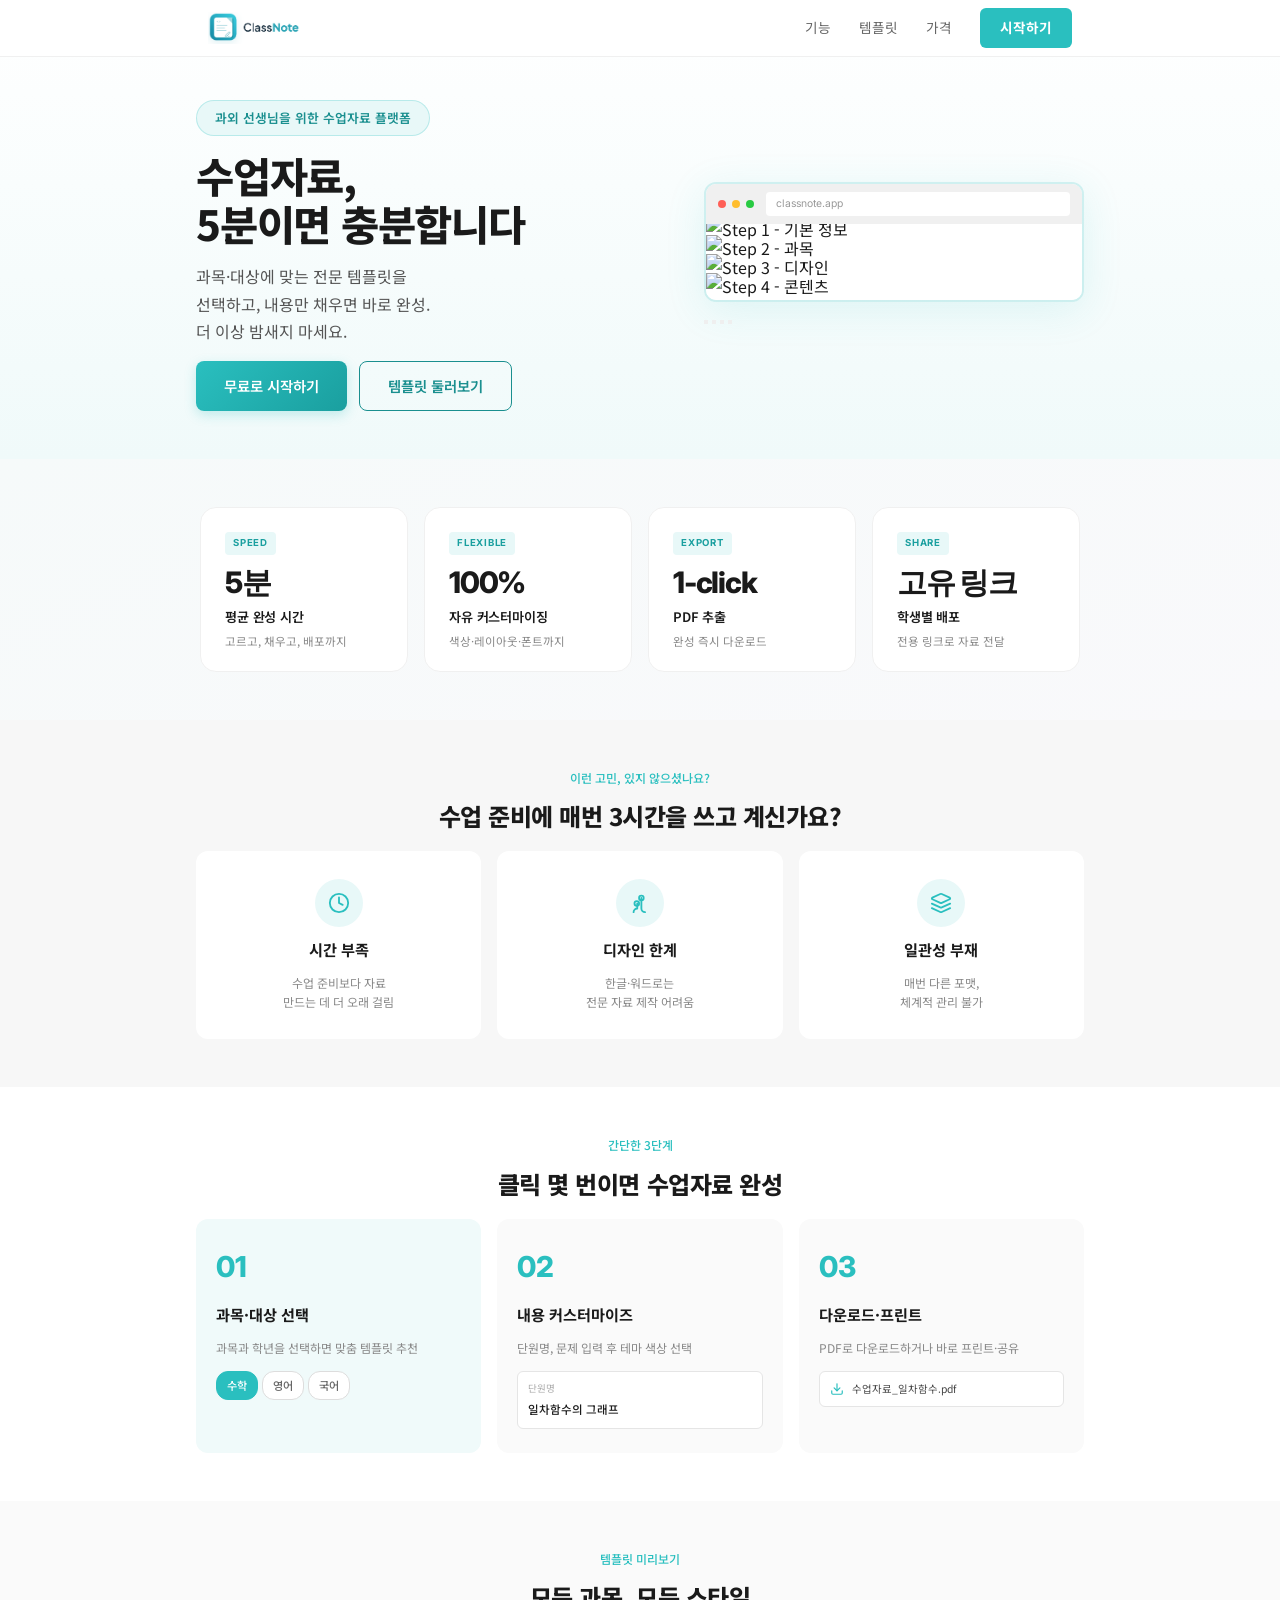
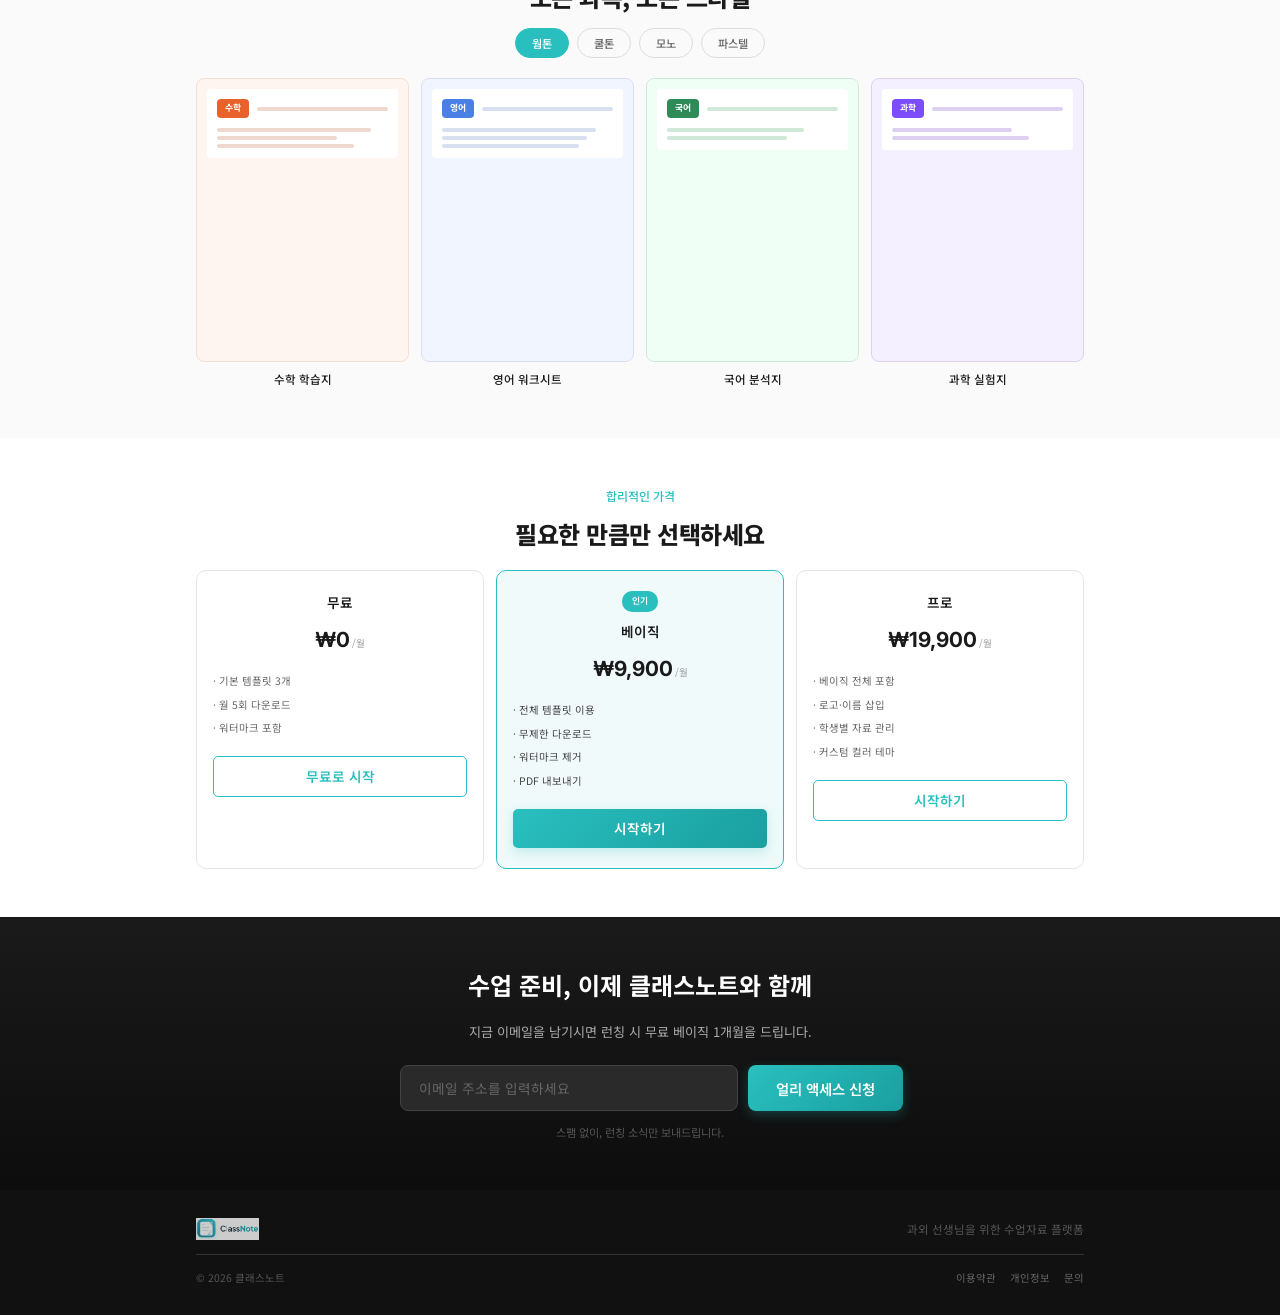
==== commit 8ee7826d: "fix: QA quick-fix pack — XSS, data loss, a11y, perf, observability P0 해결: - P0-6 buildPageHTML XSS: " ====
--- a/index.html
+++ b/index.html
@@ -5,6 +5,13 @@
     <meta name="viewport" content="width=device-width, initial-scale=1.0">
     <title>클래스노트 — 과외 선생님을 위한 수업자료 템플릿</title>
     <meta name="description" content="5분 만에 전문 수업자료를 완성하세요. 과목별 맞춤 템플릿으로 수업 준비 시간을 줄이고, 퀄리티는 높이세요.">
+    <meta property="og:title" content="클래스노트 — 과외 선생님을 위한 수업자료 템플릿">
+    <meta property="og:description" content="5분 만에 전문 수업자료를 완성하세요. 과목별 맞춤 템플릿.">
+    <meta property="og:type" content="website">
+    <meta property="og:image" content="https://class-note-material.netlify.app/screenshots/classnote-logo.png">
+    <meta name="twitter:card" content="summary_large_image">
+    <meta name="twitter:title" content="클래스노트">
+    <meta name="twitter:image" content="https://class-note-material.netlify.app/screenshots/classnote-logo.png">
     <link rel="preconnect" href="https://fonts.googleapis.com">
     <link rel="preconnect" href="https://fonts.gstatic.com" crossorigin>
     <link href="https://fonts.googleapis.com/css2?family=Inter:wght@400;500;600;700;800&family=Noto+Sans+KR:wght@300;400;500;600;700;800&display=swap" rel="stylesheet">
@@ -61,8 +68,17 @@
                         <span class="hero__mockup-url">classnote.app</span>
                     </div>
                     <div class="hero__mockup-screen">
-                        <img src="screenshots/05-onboarding-step3-design.png" alt="ClassNote 에디터 화면">
-                    </div>
+                        <img src="screenshots/mcAiu.png" data-step="0" alt="Step 1 - 기본 정보">
+                        <img src="screenshots/f3YC9.png" data-step="1" alt="Step 2 - 과목">
+                        <img src="screenshots/TrnmS.png" data-step="2" class="active" alt="Step 3 - 디자인">
+                        <img src="screenshots/T7RM6.png" data-step="3" alt="Step 4 - 콘텐츠">
+                    </div>
+                </div>
+                <div class="hero__step-dots">
+                    <button class="hero__step-dot" data-step="0"></button>
+                    <button class="hero__step-dot" data-step="1"></button>
+                    <button class="hero__step-dot active" data-step="2"></button>
+                    <button class="hero__step-dot" data-step="3"></button>
                 </div>
             </div>
         </div>
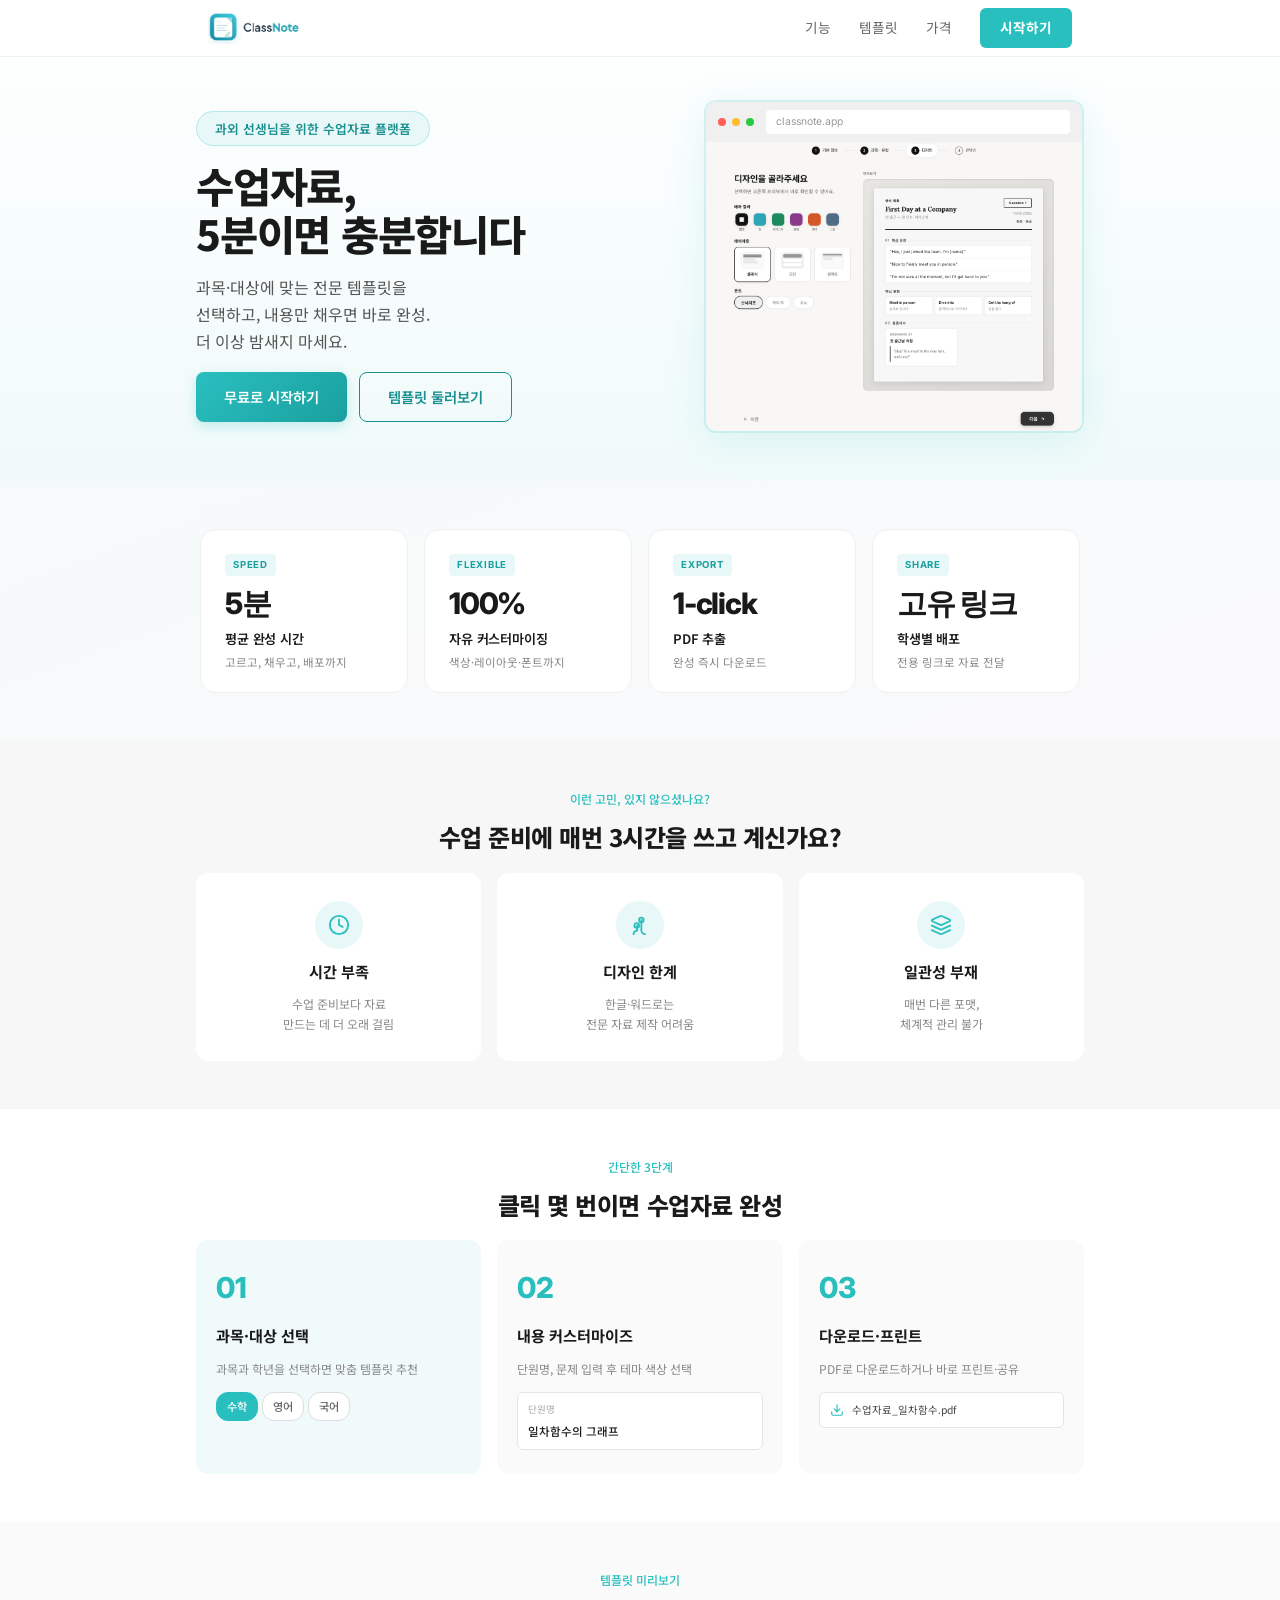
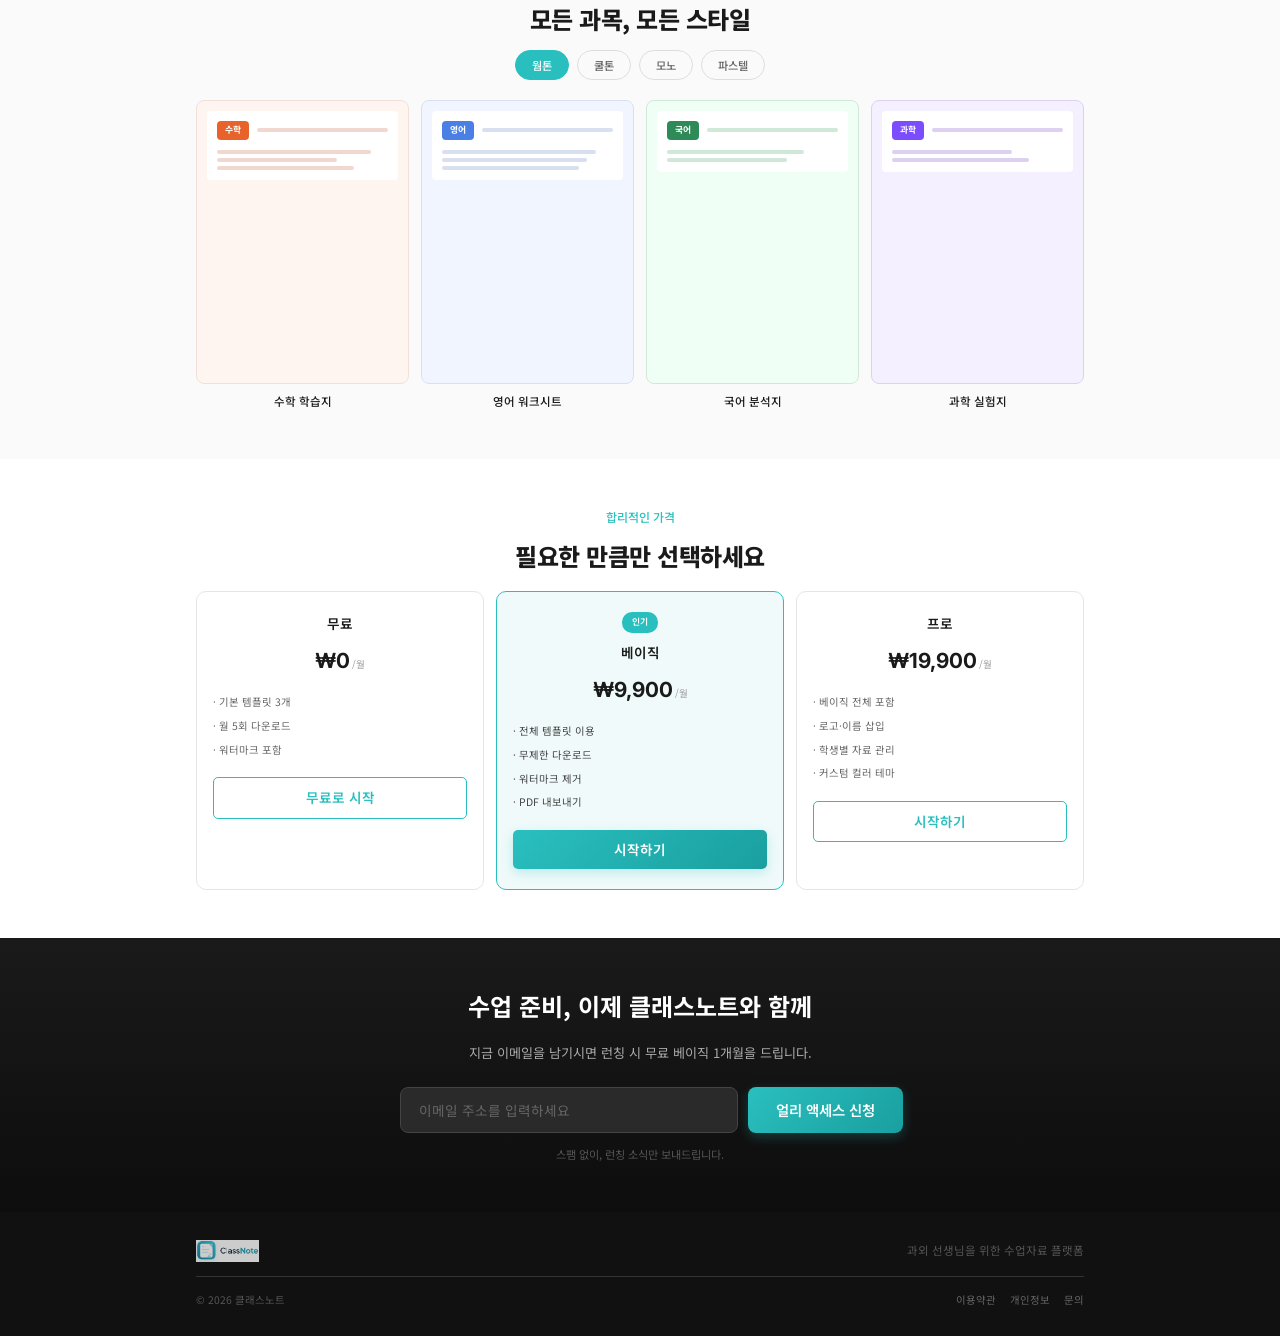
==== commit b368c9ff: "revert: hero slideshow back to single image on staging The 4-image slideshow upgrade was work-in-pro" ====
--- a/index.html
+++ b/index.html
@@ -68,17 +68,8 @@
                         <span class="hero__mockup-url">classnote.app</span>
                     </div>
                     <div class="hero__mockup-screen">
-                        <img src="screenshots/mcAiu.png" data-step="0" alt="Step 1 - 기본 정보">
-                        <img src="screenshots/f3YC9.png" data-step="1" alt="Step 2 - 과목">
-                        <img src="screenshots/TrnmS.png" data-step="2" class="active" alt="Step 3 - 디자인">
-                        <img src="screenshots/T7RM6.png" data-step="3" alt="Step 4 - 콘텐츠">
-                    </div>
-                </div>
-                <div class="hero__step-dots">
-                    <button class="hero__step-dot" data-step="0"></button>
-                    <button class="hero__step-dot" data-step="1"></button>
-                    <button class="hero__step-dot active" data-step="2"></button>
-                    <button class="hero__step-dot" data-step="3"></button>
+                        <img src="screenshots/05-onboarding-step3-design.png" alt="ClassNote 에디터 화면">
+                    </div>
                 </div>
             </div>
         </div>
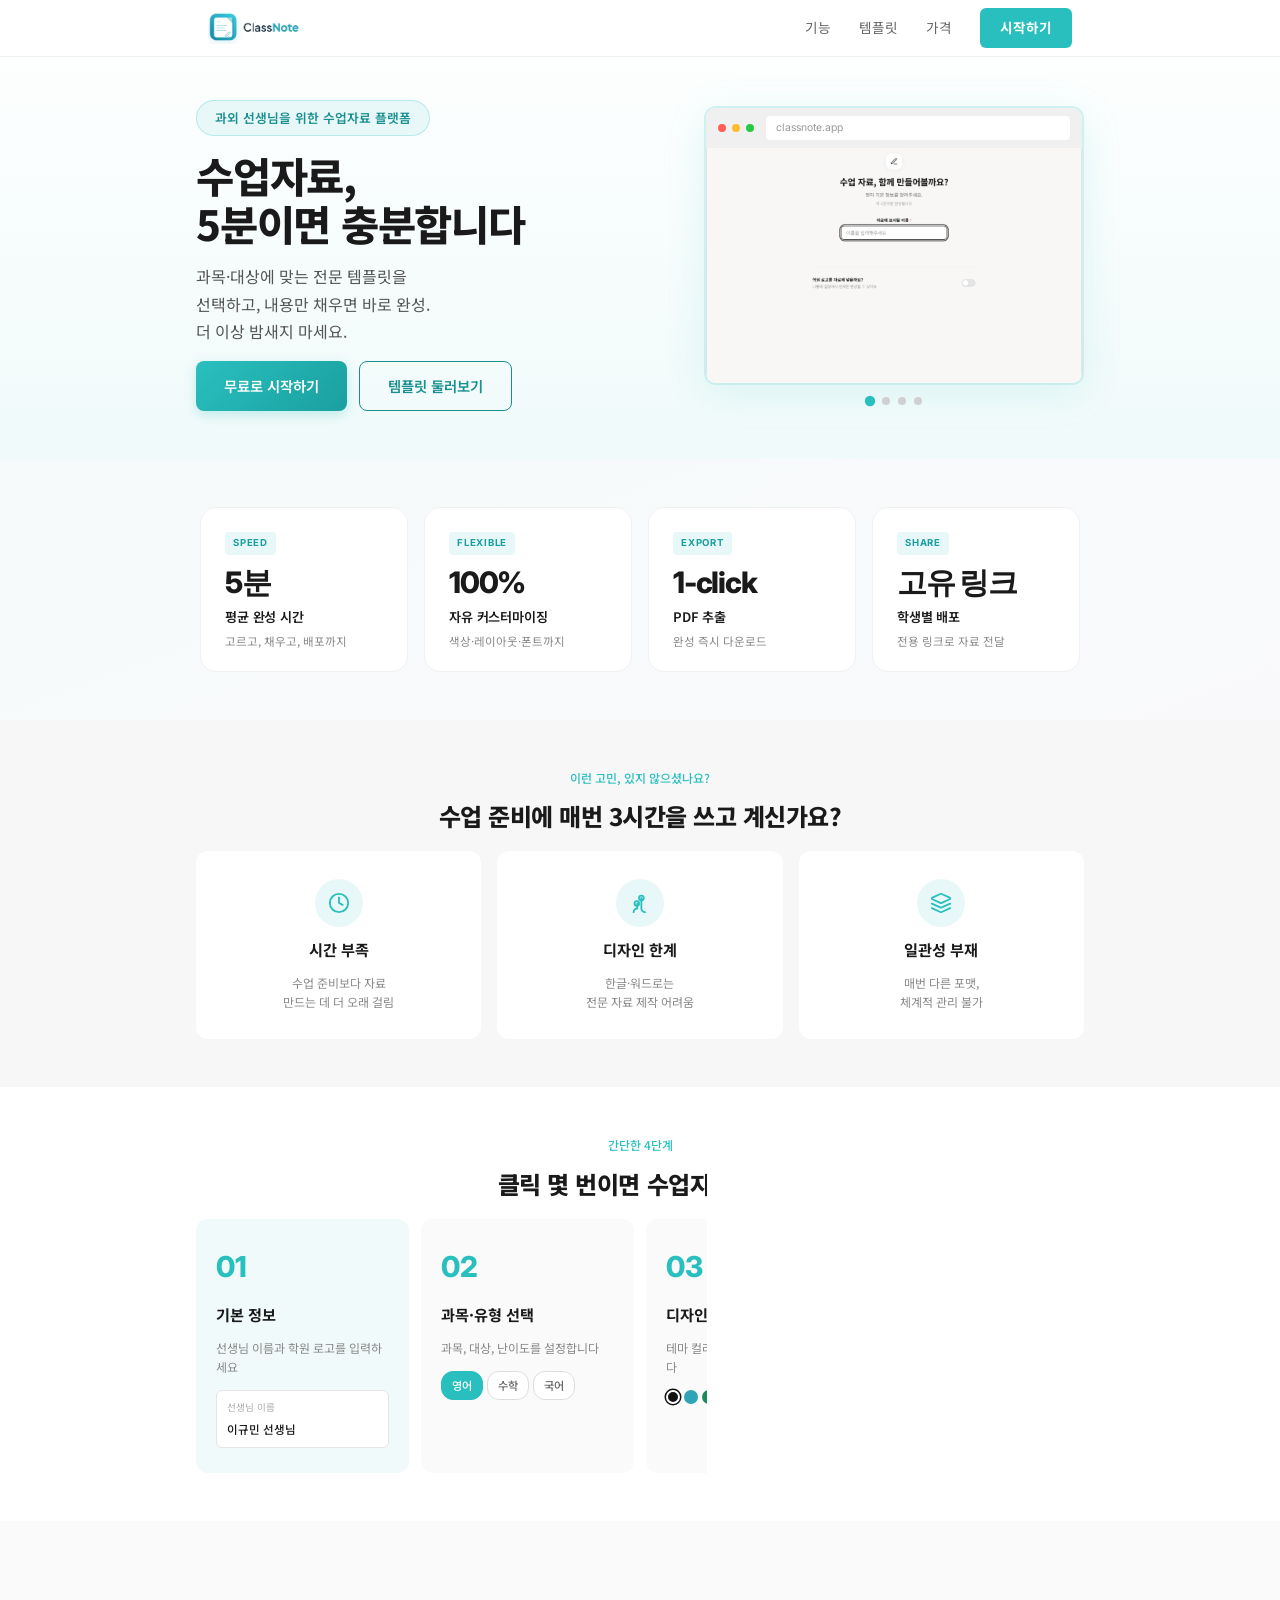
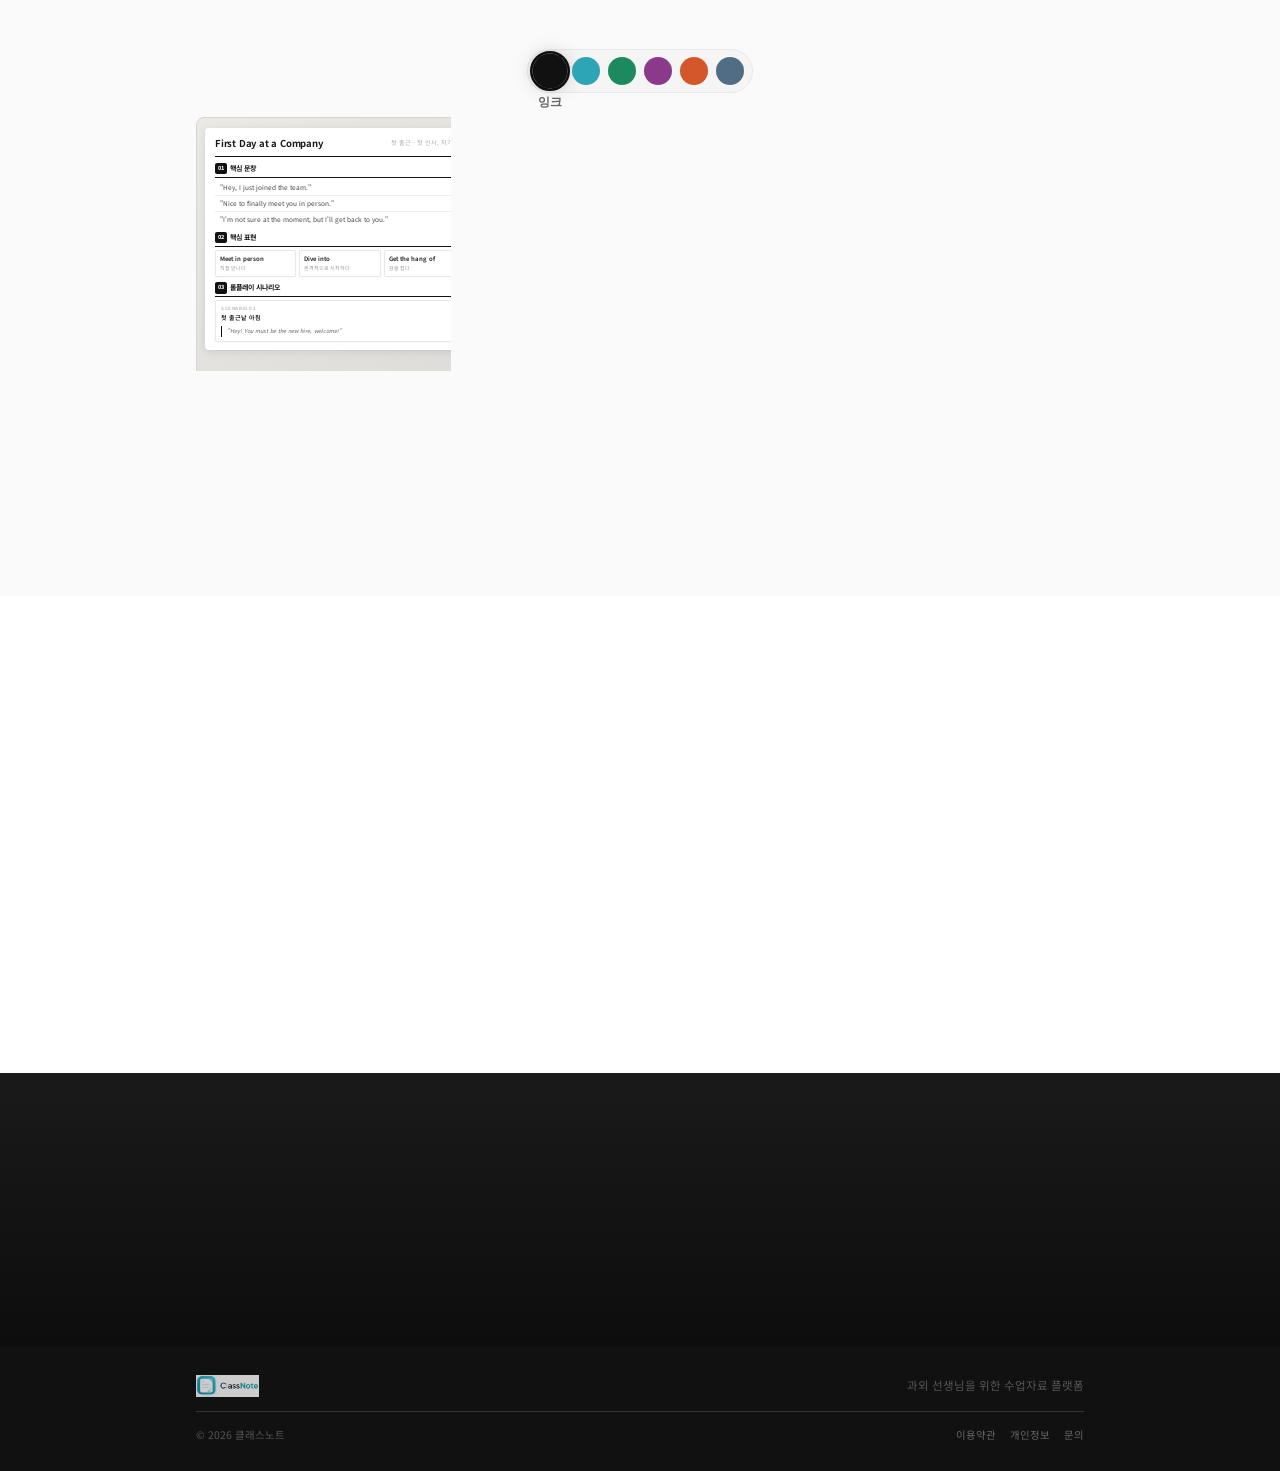
==== commit a4e13d97: "feat: indexfix landing rollout + hero slideshow + rebranded favicon Landing page overhaul: - Replace" ====
--- a/index.html
+++ b/index.html
@@ -8,14 +8,300 @@
     <meta property="og:title" content="클래스노트 — 과외 선생님을 위한 수업자료 템플릿">
     <meta property="og:description" content="5분 만에 전문 수업자료를 완성하세요. 과목별 맞춤 템플릿.">
     <meta property="og:type" content="website">
-    <meta property="og:image" content="https://class-note-material.netlify.app/screenshots/classnote-logo.png">
+    <meta property="og:image" content="https://class-note-material.netlify.app/icon-512.png">
     <meta name="twitter:card" content="summary_large_image">
     <meta name="twitter:title" content="클래스노트">
-    <meta name="twitter:image" content="https://class-note-material.netlify.app/screenshots/classnote-logo.png">
+    <meta name="twitter:image" content="https://class-note-material.netlify.app/icon-512.png">
+    <script>
+    /* QA PATCH — global error capture (2026-04-22). Replace console log with Sentry later. */
+    (function () {
+        var CAP_KEY = '__cn_errors';
+        function record(kind, data) {
+            try {
+                var arr = JSON.parse(sessionStorage.getItem(CAP_KEY) || '[]');
+                arr.push({ kind: kind, at: location.href, ua: navigator.userAgent.substring(0, 120), ts: Date.now(), data: data });
+                while (arr.length > 50) arr.shift();
+                sessionStorage.setItem(CAP_KEY, JSON.stringify(arr));
+            } catch (e) {}
+            try { console.warn('[CN_CAPTURED_' + kind + ']', data); } catch (e) {}
+        }
+        window.addEventListener('error', function (e) {
+            record('error', { msg: e.message, url: e.filename, line: e.lineno, col: e.colno });
+        });
+        window.addEventListener('unhandledrejection', function (e) {
+            var reason = e.reason && (e.reason.message || e.reason.toString()) || 'unknown';
+            record('unhandledrejection', { reason: String(reason).substring(0, 300) });
+        });
+    })();
+    </script>
+    <link rel="icon" href="/favicon.ico" sizes="any">
+    <link rel="icon" type="image/png" sizes="32x32" href="/favicon-32.png">
+    <link rel="icon" type="image/png" sizes="192x192" href="/icon-192.png">
+    <link rel="apple-touch-icon" href="/icon-192.png">
     <link rel="preconnect" href="https://fonts.googleapis.com">
     <link rel="preconnect" href="https://fonts.gstatic.com" crossorigin>
     <link href="https://fonts.googleapis.com/css2?family=Inter:wght@400;500;600;700;800&family=Noto+Sans+KR:wght@300;400;500;600;700;800&display=swap" rel="stylesheet">
     <link rel="stylesheet" href="styles.css">
+    <style>
+        /* === How section: 4 steps === */
+        .how__steps { display: grid; grid-template-columns: repeat(4, 1fr); gap: 12px; }
+
+        /* === Pricing badge fix === */
+        .pricing__card { align-items: center; display: flex; flex-direction: column; }
+        .pricing__card-features { flex: 1; }
+        .pricing__card .btn { margin-top: auto; }
+        .pricing__card-badge {
+            position: absolute;
+            top: -11px; left: 50%;
+            transform: translateX(-50%);
+        }
+        .pricing__card--featured { padding-top: 28px; }
+
+        /* === Theme orbit selector === */
+        .theme-orbit {
+            display: flex;
+            justify-content: center;
+            align-items: center;
+            gap: 0;
+            margin-bottom: 24px;
+            position: relative;
+        }
+        .theme-orbit__track {
+            display: flex;
+            align-items: center;
+            background: #f5f5f5;
+            border-radius: 40px;
+            padding: 5px 6px;
+            gap: 4px;
+            border: 1px solid #e8e8e8;
+        }
+        .theme-orb {
+            width: 32px; height: 32px;
+            border-radius: 50%;
+            border: 2.5px solid transparent;
+            cursor: pointer;
+            transition: all 0.35s cubic-bezier(0.34, 1.56, 0.64, 1);
+            position: relative;
+            padding: 0;
+            background: none;
+        }
+        .theme-orb__fill {
+            display: block;
+            width: 100%; height: 100%;
+            border-radius: 50%;
+            background: var(--orb-color);
+            transition: all 0.35s cubic-bezier(0.34, 1.56, 0.64, 1);
+        }
+        .theme-orb:hover { transform: scale(1.15); }
+        .theme-orb:hover .theme-orb__fill { box-shadow: 0 0 12px var(--orb-glow); }
+        .theme-orb.active {
+            transform: scale(1.25);
+            border-color: var(--orb-color);
+            background: #fff;
+        }
+        .theme-orb.active .theme-orb__fill {
+            box-shadow: 0 0 16px var(--orb-glow), 0 0 4px var(--orb-glow);
+        }
+        .theme-orb__label {
+            position: absolute;
+            bottom: -18px; left: 50%;
+            transform: translateX(-50%);
+            font-size: 0.6rem;
+            font-weight: 600;
+            color: var(--text-lighter);
+            white-space: nowrap;
+            opacity: 0;
+            transition: opacity 0.2s;
+            pointer-events: none;
+        }
+        .theme-orb.active .theme-orb__label,
+        .theme-orb:hover .theme-orb__label {
+            opacity: 1;
+            color: var(--text-muted);
+        }
+
+        /* === Mini template cards — matches actual product step 3 preview === */
+        .templates__grid { grid-template-columns: repeat(3, 1fr); }
+        .template-card__preview {
+            aspect-ratio: 3 / 4.2;
+            padding: 10px 8px;
+            display: flex;
+            align-items: flex-start;
+            justify-content: center;
+        }
+
+        .tpl {
+            background: #fff;
+            border-radius: 4px;
+            padding: 10px 10px 8px;
+            width: 100%;
+            text-align: left;
+            font-family: var(--font-body);
+            box-shadow: 0 2px 10px rgba(0,0,0,0.08), 0 1px 3px rgba(0,0,0,0.04);
+        }
+        /* --- Header: matches p-header in actual product --- */
+        .tpl__hd {
+            display: flex; justify-content: space-between; align-items: flex-start;
+            margin-bottom: 6px; padding-bottom: 5px;
+            border-bottom: 1.5px solid var(--tpl-c, #111);
+        }
+        .tpl__hd-left { flex: 1; }
+        .tpl__tag { font-size: 5.5px; font-weight: 700; letter-spacing: 0.8px; text-transform: uppercase; color: var(--tpl-c, #111); margin-bottom: 1px; }
+        .tpl__title { font-size: 9.5px; font-weight: 700; color: var(--text); margin-bottom: 1px; letter-spacing: -0.2px; line-height: 1.25; }
+        .tpl__sub { font-size: 6px; color: #aaa; }
+        .tpl__hd-right { display: flex; flex-direction: column; align-items: flex-end; gap: 2px; flex-shrink: 0; }
+        .tpl__badge { font-size: 5.5px; font-weight: 700; letter-spacing: 0.3px; padding: 1.5px 5px; border: 1px solid var(--tpl-c, #111); border-radius: 2px; color: var(--tpl-c, #111); }
+        .tpl__meta { font-size: 5px; color: #aaa; text-align: right; line-height: 1.5; }
+
+        /* --- Sections --- */
+        .tpl__sec { margin-bottom: 5px; }
+        .tpl__sec:last-child { margin-bottom: 0; }
+        .tpl__sh {
+            display: flex; align-items: center; gap: 3px;
+            margin-bottom: 3px;
+            border-bottom: 1px solid var(--tpl-c, #111);
+            padding-bottom: 2px;
+        }
+        .tpl__num {
+            font-size: 5.5px; font-weight: 800; color: #fff;
+            background: var(--tpl-c, #111);
+            padding: 1px 3px; border-radius: 2px;
+        }
+        .tpl__name { font-size: 7px; font-weight: 700; color: var(--text); }
+
+        /* Phrase list — bordered rows like .pl in product */
+        .tpl__phrases {
+            border: 0.5px solid #e8e8e8; border-radius: 2px; overflow: hidden;
+            box-shadow: 0 0.5px 2px rgba(0,0,0,0.03);
+        }
+        .tpl__item {
+            font-size: 6.5px; line-height: 1.5; color: #444;
+            padding: 2.5px 5px;
+            border-bottom: 0.5px solid #eee;
+            background: #fff;
+        }
+        .tpl__item:last-child { border-bottom: none; }
+
+        /* Vocab grid — 3-column like .vg in product */
+        .tpl__vg {
+            display: grid; grid-template-columns: repeat(3, 1fr); gap: 3px;
+        }
+        .tpl__vi {
+            padding: 3px 4px;
+            border: 0.5px solid #e8e8e8; border-radius: 2px;
+            background: #fff;
+            box-shadow: 0 0.5px 2px rgba(0,0,0,0.03);
+        }
+        .tpl__vi-t { font-size: 6px; font-weight: 600; color: var(--text); margin-bottom: 0.5px; }
+        .tpl__vi-d { font-size: 5px; color: #999; }
+
+        /* Scenario card — matches .sc in product */
+        .tpl__scard {
+            padding: 4px 5px;
+            border: 0.5px solid #e8e8e8; border-radius: 2px;
+            background: #fff;
+            box-shadow: 0 0.5px 2px rgba(0,0,0,0.03);
+        }
+        .tpl__scard-label { font-size: 4.5px; font-weight: 700; letter-spacing: 0.6px; text-transform: uppercase; color: #bbb; margin-bottom: 1px; }
+        .tpl__scard-title { font-size: 6px; font-weight: 600; color: var(--text); margin-bottom: 2px; }
+        .tpl__scard-dialog {
+            font-size: 5.5px; font-style: italic; color: #666;
+            padding: 2px 0 2px 5px;
+            border-left: 1.5px solid var(--tpl-c, #111);
+            line-height: 1.4;
+        }
+
+        /* ═══ Modern variant ═══ */
+        .tpl.modern { background: color-mix(in srgb, var(--tpl-c, #2da5b6) 4%, #fff); }
+        .tpl.modern .tpl__hd { border-bottom: none; padding-bottom: 6px; }
+        .tpl.modern .tpl__tag { font-size: 5px; opacity: 0.5; }
+        .tpl.modern .tpl__title { font-weight: 800; letter-spacing: -0.3px; }
+        .tpl.modern .tpl__badge { border: none; background: var(--tpl-c, #2da5b6); color: #fff; border-radius: 2px; font-size: 5px; padding: 1.5px 4px; }
+        .tpl.modern .tpl__sh { border-bottom: none; padding-bottom: 0; }
+        .tpl.modern .tpl__num {
+            background: none; color: var(--tpl-c, #2da5b6);
+            padding: 0; font-size: 6.5px; font-weight: 900;
+        }
+        .tpl.modern .tpl__sec {
+            background: #fff; border: 1px solid color-mix(in srgb, var(--tpl-c) 8%, transparent);
+            border-radius: 4px; padding: 5px 6px; margin-bottom: 4px;
+            box-shadow: 0 0.5px 2px rgba(0,0,0,0.02);
+        }
+        .tpl.modern .tpl__phrases { border: none; box-shadow: none; display: flex; flex-direction: column; gap: 2px; }
+        .tpl.modern .tpl__item {
+            border: 0.5px solid color-mix(in srgb, var(--tpl-c) 15%, transparent);
+            border-radius: 3px; background: rgba(255,255,255,0.85); padding: 2px 5px;
+        }
+        .tpl.modern .tpl__item:last-child { border-bottom: 0.5px solid color-mix(in srgb, var(--tpl-c) 15%, transparent); }
+        .tpl.modern .tpl__vi {
+            border-color: color-mix(in srgb, var(--tpl-c) 15%, transparent);
+            border-radius: 3px; background: rgba(255,255,255,0.85); box-shadow: none;
+        }
+        .tpl.modern .tpl__vi-t { color: var(--tpl-c, #2da5b6); font-weight: 700; }
+        .tpl.modern .tpl__scard {
+            border-color: color-mix(in srgb, var(--tpl-c) 8%, transparent);
+            border-radius: 3px; background: rgba(255,255,255,0.85); box-shadow: none;
+        }
+        .tpl.modern .tpl__scard-label { color: var(--tpl-c); opacity: 0.6; }
+        .tpl.modern .tpl__scard-dialog {
+            border-left: none; border: 0.5px solid #eee; border-radius: 3px;
+            padding: 2px 5px; background: rgba(255,255,255,0.85);
+        }
+
+        /* ═══ Compact variant ═══ */
+        .tpl.compact .tpl__hd { border-bottom: 1px solid var(--text, #1a1a1a); margin-bottom: 4px; padding-bottom: 3px; }
+        .tpl.compact .tpl__tag { font-size: 4.5px; opacity: 0.45; letter-spacing: 1px; }
+        .tpl.compact .tpl__title { font-size: 8px; font-weight: 800; letter-spacing: -0.2px; }
+        .tpl.compact .tpl__sub { font-size: 5px; }
+        .tpl.compact .tpl__badge { font-size: 4.5px; padding: 1px 4px; border-radius: 1px; border-width: 0.5px; }
+        .tpl.compact .tpl__meta { font-size: 4.5px; }
+        .tpl.compact .tpl__sh { border-bottom: none; padding-bottom: 0; display: inline-flex; margin-bottom: 2px; gap: 0; }
+        .tpl.compact .tpl__num {
+            font-size: 5px; padding: 1px 2px 1px 4px;
+            border-radius: 2px 0 0 2px;
+            background: color-mix(in srgb, var(--tpl-c) 8%, #f5f5f5);
+            color: var(--tpl-c, #111);
+        }
+        .tpl.compact .tpl__name {
+            font-size: 5.5px; font-weight: 800; letter-spacing: 0.3px;
+            color: var(--tpl-c, #111); text-transform: uppercase;
+            background: color-mix(in srgb, var(--tpl-c) 8%, #f5f5f5);
+            padding: 1px 4px 1px 2px; border-radius: 0 2px 2px 0;
+        }
+        .tpl.compact .tpl__sec {
+            margin-bottom: 3px; padding-bottom: 3px;
+            border-bottom: 0.5px solid #eee;
+        }
+        .tpl.compact .tpl__sec:last-child { border-bottom: none; padding-bottom: 0; }
+        .tpl.compact .tpl__phrases { border: none; box-shadow: none; padding-left: 6px; }
+        .tpl.compact .tpl__item {
+            font-size: 5.5px; padding: 1px 0 1px 6px; position: relative;
+            border: none; background: none;
+        }
+        .tpl.compact .tpl__item::before { content: "·"; position: absolute; left: 0; color: #bbb; font-weight: 900; }
+        .tpl.compact .tpl__vg { grid-template-columns: 1fr 1fr; gap: 0; }
+        .tpl.compact .tpl__vi {
+            border: none; border-bottom: 0.5px solid #eee; border-radius: 0;
+            box-shadow: none; padding: 2px 4px; display: flex; gap: 3px; align-items: baseline; background: none;
+        }
+        .tpl.compact .tpl__vi:nth-child(odd) { border-right: 0.5px solid #eee; }
+        .tpl.compact .tpl__vi-t { font-size: 5px; font-weight: 700; }
+        .tpl.compact .tpl__vi-d { font-size: 4.5px; }
+        .tpl.compact .tpl__scard {
+            border: none; border-radius: 0; box-shadow: none; padding: 2px 0; background: none;
+        }
+        .tpl.compact .tpl__scard-label { font-size: 4px; opacity: 0.4; }
+        .tpl.compact .tpl__scard-title { font-size: 5px; }
+        .tpl.compact .tpl__scard-dialog {
+            font-size: 5px; border-left: none; padding: 2px 4px; font-style: normal;
+        }
+
+        @media (max-width: 768px) {
+            .how__steps { grid-template-columns: repeat(2, 1fr); }
+            .templates__grid { grid-template-columns: 1fr; max-width: 280px; margin: 0 auto; }
+            .theme-orb { width: 28px; height: 28px; }
+        }
+    </style>
 </head>
 <body>
     <!-- Nav -->
@@ -68,8 +354,17 @@
                         <span class="hero__mockup-url">classnote.app</span>
                     </div>
                     <div class="hero__mockup-screen">
-                        <img src="screenshots/05-onboarding-step3-design.png" alt="ClassNote 에디터 화면">
-                    </div>
+                        <img src="screenshots/mcAiu.png" data-step="0" alt="Step 1 - 기본 정보">
+                        <img src="screenshots/f3YC9.png" data-step="1" alt="Step 2 - 과목">
+                        <img src="screenshots/TrnmS.png" data-step="2" class="active" alt="Step 3 - 디자인">
+                        <img src="screenshots/T7RM6.png" data-step="3" alt="Step 4 - 콘텐츠">
+                    </div>
+                </div>
+                <div class="hero__step-dots">
+                    <button class="hero__step-dot" data-step="0" aria-label="Step 1"></button>
+                    <button class="hero__step-dot" data-step="1" aria-label="Step 2"></button>
+                    <button class="hero__step-dot active" data-step="2" aria-label="Step 3"></button>
+                    <button class="hero__step-dot" data-step="3" aria-label="Step 4"></button>
                 </div>
             </div>
         </div>
@@ -142,146 +437,216 @@
         </div>
     </section>
 
-    <!-- How It Works -->
+    <!-- How It Works — 4 steps matching actual onboarding -->
     <section class="how">
         <div class="how__inner">
-            <p class="section-eyebrow anim-blur">간단한 3단계</p>
+            <p class="section-eyebrow anim-blur">간단한 4단계</p>
             <h2 class="section-title anim-blur">클릭 몇 번이면 수업자료 완성</h2>
             <div class="how__steps stagger-group">
                 <div class="how__step">
                     <div class="how__step-num">01</div>
-                    <h3 class="how__step-title">과목·대상 선택</h3>
-                    <p class="how__step-desc">과목과 학년을 선택하면 맞춤 템플릿 추천</p>
-                    <div class="how__step-visual">
-                        <div class="step-chip-group">
-                            <span class="step-chip step-chip--active">수학</span>
-                            <span class="step-chip">영어</span>
-                            <span class="step-chip">국어</span>
-                        </div>
-                    </div>
-                </div>
-                <div class="how__step">
-                    <div class="how__step-num">02</div>
-                    <h3 class="how__step-title">내용 커스터마이즈</h3>
-                    <p class="how__step-desc">단원명, 문제 입력 후 테마 색상 선택</p>
+                    <h3 class="how__step-title">기본 정보</h3>
+                    <p class="how__step-desc">선생님 이름과 학원 로고를 입력하세요</p>
                     <div class="how__step-visual">
                         <div class="step-editor">
                             <div class="step-editor__field">
-                                <span class="step-editor__label">단원명</span>
-                                <span class="step-editor__input">일차함수의 그래프</span>
-                            </div>
+                                <span class="step-editor__label">선생님 이름</span>
+                                <span class="step-editor__input">이규민 선생님</span>
+                            </div>
+                        </div>
+                    </div>
+                </div>
+                <div class="how__step">
+                    <div class="how__step-num">02</div>
+                    <h3 class="how__step-title">과목·유형 선택</h3>
+                    <p class="how__step-desc">과목, 대상, 난이도를 설정합니다</p>
+                    <div class="how__step-visual">
+                        <div class="step-chip-group">
+                            <span class="step-chip step-chip--active">영어</span>
+                            <span class="step-chip">수학</span>
+                            <span class="step-chip">국어</span>
                         </div>
                     </div>
                 </div>
                 <div class="how__step">
                     <div class="how__step-num">03</div>
-                    <h3 class="how__step-title">다운로드·프린트</h3>
-                    <p class="how__step-desc">PDF로 다운로드하거나 바로 프린트·공유</p>
+                    <h3 class="how__step-title">디자인 선택</h3>
+                    <p class="how__step-desc">테마 컬러, 레이아웃, 폰트를 고릅니다</p>
                     <div class="how__step-visual">
-                        <div class="step-download">
-                            <svg viewBox="0 0 24 24" fill="none" width="14" height="14" stroke="currentColor" stroke-width="2" stroke-linecap="round" stroke-linejoin="round">
-                                <path d="M21 15v4a2 2 0 01-2 2H5a2 2 0 01-2-2v-4"/><polyline points="7 10 12 15 17 10"/><line x1="12" y1="15" x2="12" y2="3"/>
-                            </svg>
-                            <span>수업자료_일차함수.pdf</span>
+                        <div style="display:flex;gap:4px;align-items:center;">
+                            <span style="width:14px;height:14px;border-radius:50%;background:#111;border:2px solid #fff;box-shadow:0 0 0 1.5px #111;"></span>
+                            <span style="width:14px;height:14px;border-radius:50%;background:#2da5b6;"></span>
+                            <span style="width:14px;height:14px;border-radius:50%;background:#1d8a5e;"></span>
+                            <span style="width:14px;height:14px;border-radius:50%;background:#8b3a8b;"></span>
+                            <span style="width:14px;height:14px;border-radius:50%;background:#d4572a;"></span>
+                            <span style="width:14px;height:14px;border-radius:50%;background:#506d85;"></span>
                         </div>
                     </div>
                 </div>
+                <div class="how__step">
+                    <div class="how__step-num">04</div>
+                    <h3 class="how__step-title">섹션 구성</h3>
+                    <p class="how__step-desc">핵심 문장, 롤플레이 등 원하는 섹션만 토글</p>
+                    <div class="how__step-visual">
+                        <div style="display:flex;flex-direction:column;gap:3px;">
+                            <div style="display:flex;justify-content:space-between;align-items:center;font-size:0.65rem;color:var(--text);">
+                                <span>핵심 문장</span>
+                                <span style="width:24px;height:14px;background:var(--accent);border-radius:7px;position:relative;display:inline-block;"><span style="position:absolute;right:2px;top:2px;width:10px;height:10px;background:#fff;border-radius:50%;"></span></span>
+                            </div>
+                            <div style="display:flex;justify-content:space-between;align-items:center;font-size:0.65rem;color:var(--text);">
+                                <span>핵심 표현</span>
+                                <span style="width:24px;height:14px;background:var(--accent);border-radius:7px;position:relative;display:inline-block;"><span style="position:absolute;right:2px;top:2px;width:10px;height:10px;background:#fff;border-radius:50%;"></span></span>
+                            </div>
+                            <div style="display:flex;justify-content:space-between;align-items:center;font-size:0.65rem;color:#ccc;">
+                                <span>대화문</span>
+                                <span style="width:24px;height:14px;background:#ddd;border-radius:7px;position:relative;display:inline-block;"><span style="position:absolute;left:2px;top:2px;width:10px;height:10px;background:#fff;border-radius:50%;"></span></span>
+                            </div>
+                        </div>
+                    </div>
+                </div>
             </div>
         </div>
     </section>
 
-    <!-- Template Preview -->
+    <!-- Template Preview — Real layouts + themes -->
     <section class="templates" id="templates">
         <div class="templates__inner">
-            <p class="section-eyebrow anim-blur">템플릿 미리보기</p>
-            <h2 class="section-title anim-blur">모든 과목, 모든 스타일</h2>
-
-            <div class="templates__themes anim-scroll">
-                <button class="theme-btn theme-btn--active" data-theme="warm">웜톤</button>
-                <button class="theme-btn" data-theme="cool">쿨톤</button>
-                <button class="theme-btn" data-theme="mono">모노</button>
-                <button class="theme-btn" data-theme="pastel">파스텔</button>
-            </div>
-
-            <div class="templates__grid stagger-group">
-                <div class="template-card" data-subject="math">
-                    <div class="template-card__preview">
-                        <div class="template-card__page">
-                            <div class="tc__header">
-                                <div class="tc__badge tc__badge--math">수학</div>
-                                <div class="tc__title-line"></div>
-                            </div>
-                            <div class="tc__body">
-                                <div class="tc__lines">
-                                    <div class="tc__line tc__line--w90"></div>
-                                    <div class="tc__line tc__line--w70"></div>
-                                    <div class="tc__line tc__line--w80"></div>
+            <p class="section-eyebrow anim-blur">레이아웃 미리보기</p>
+            <h2 class="section-title anim-blur">3가지 레이아웃, 6가지 테마</h2>
+
+            <div class="theme-orbit anim-scroll">
+                <div class="theme-orbit__track" id="tplColors">
+                    <button class="theme-orb active" data-color="ink" style="--orb-color:#111;--orb-glow:rgba(0,0,0,0.2);">
+                        <span class="theme-orb__fill"></span><span class="theme-orb__label">잉크</span>
+                    </button>
+                    <button class="theme-orb" data-color="teal" style="--orb-color:#2da5b6;--orb-glow:rgba(45,165,182,0.35);">
+                        <span class="theme-orb__fill"></span><span class="theme-orb__label">틸</span>
+                    </button>
+                    <button class="theme-orb" data-color="forest" style="--orb-color:#1d8a5e;--orb-glow:rgba(29,138,94,0.35);">
+                        <span class="theme-orb__fill"></span><span class="theme-orb__label">포레스트</span>
+                    </button>
+                    <button class="theme-orb" data-color="plum" style="--orb-color:#8b3a8b;--orb-glow:rgba(139,58,139,0.35);">
+                        <span class="theme-orb__fill"></span><span class="theme-orb__label">플럼</span>
+                    </button>
+                    <button class="theme-orb" data-color="ember" style="--orb-color:#d4572a;--orb-glow:rgba(212,87,42,0.35);">
+                        <span class="theme-orb__fill"></span><span class="theme-orb__label">엠버</span>
+                    </button>
+                    <button class="theme-orb" data-color="steel" style="--orb-color:#506d85;--orb-glow:rgba(80,109,133,0.35);">
+                        <span class="theme-orb__fill"></span><span class="theme-orb__label">스틸</span>
+                    </button>
+                </div>
+            </div>
+
+            <div class="templates__grid stagger-group" id="tplGrid">
+                <!-- Classic -->
+                <div class="template-card">
+                    <div class="template-card__preview" style="background:linear-gradient(145deg,#eae9e5,#d9d8d4);border-color:#d5d5d2;">
+                        <div class="tpl" id="tplClassic">
+                            <div class="tpl__hd">
+                                <div class="tpl__title">First Day at a Company</div>
+                                <div class="tpl__sub">첫 출근 - 첫 인사, 자기소개</div>
+                            </div>
+                            <div class="tpl__sec">
+                                <div class="tpl__sh"><span class="tpl__num">01</span><span class="tpl__name">핵심 문장</span></div>
+                                <div class="tpl__item">"Hey, I just joined the team."</div>
+                                <div class="tpl__item">"Nice to finally meet you in person."</div>
+                                <div class="tpl__item">"I'm not sure at the moment, but I'll get back to you."</div>
+                            </div>
+                            <div class="tpl__sec">
+                                <div class="tpl__sh"><span class="tpl__num">02</span><span class="tpl__name">핵심 표현</span></div>
+                                <div class="tpl__vg">
+                                    <div class="tpl__vi"><div class="tpl__vi-t">Meet in person</div><div class="tpl__vi-d">직접 만나다</div></div>
+                                    <div class="tpl__vi"><div class="tpl__vi-t">Dive into</div><div class="tpl__vi-d">본격적으로 시작하다</div></div>
+                                    <div class="tpl__vi"><div class="tpl__vi-t">Get the hang of</div><div class="tpl__vi-d">감을 잡다</div></div>
                                 </div>
                             </div>
+                            <div class="tpl__sec">
+                                <div class="tpl__sh"><span class="tpl__num">03</span><span class="tpl__name">롤플레이 시나리오</span></div>
+                                <div class="tpl__scard">
+                                    <div class="tpl__scard-label">SCENARIO 01</div>
+                                    <div class="tpl__scard-title">첫 출근날 아침</div>
+                                    <div class="tpl__scard-dialog">"Hey! You must be the new hire, welcome!"</div>
+                                </div>
+                            </div>
                         </div>
                     </div>
-                    <p class="template-card__name">수학 학습지</p>
-                </div>
-
-                <div class="template-card" data-subject="english">
-                    <div class="template-card__preview">
-                        <div class="template-card__page">
-                            <div class="tc__header">
-                                <div class="tc__badge tc__badge--eng">영어</div>
-                                <div class="tc__title-line"></div>
-                            </div>
-                            <div class="tc__body">
-                                <div class="tc__lines">
-                                    <div class="tc__line tc__line--w90"></div>
-                                    <div class="tc__line tc__line--w85"></div>
-                                    <div class="tc__line tc__line--w80"></div>
+                    <p class="template-card__name">클래식</p>
+                </div>
+
+                <!-- Modern -->
+                <div class="template-card">
+                    <div class="template-card__preview" style="background:linear-gradient(145deg,#eae9e5,#d9d8d4);border-color:#d5d5d2;">
+                        <div class="tpl modern" id="tplModern">
+                            <div class="tpl__hd">
+                                <div class="tpl__title">First Day at a Company</div>
+                                <div class="tpl__sub">첫 출근 - 첫 인사, 자기소개</div>
+                            </div>
+                            <div class="tpl__sec">
+                                <div class="tpl__sh"><span class="tpl__num">01</span><span class="tpl__name">핵심 문장</span></div>
+                                <div class="tpl__item">"Hey, I just joined the team."</div>
+                                <div class="tpl__item">"Nice to finally meet you in person."</div>
+                                <div class="tpl__item">"I'm not sure at the moment, but I'll get back to you."</div>
+                            </div>
+                            <div class="tpl__sec">
+                                <div class="tpl__sh"><span class="tpl__num">02</span><span class="tpl__name">핵심 표현</span></div>
+                                <div class="tpl__vg">
+                                    <div class="tpl__vi"><div class="tpl__vi-t">Meet in person</div><div class="tpl__vi-d">직접 만나다</div></div>
+                                    <div class="tpl__vi"><div class="tpl__vi-t">Dive into</div><div class="tpl__vi-d">본격적으로 시작하다</div></div>
+                                    <div class="tpl__vi"><div class="tpl__vi-t">Get the hang of</div><div class="tpl__vi-d">감을 잡다</div></div>
                                 </div>
                             </div>
+                            <div class="tpl__sec">
+                                <div class="tpl__sh"><span class="tpl__num">03</span><span class="tpl__name">롤플레이 시나리오</span></div>
+                                <div class="tpl__scard">
+                                    <div class="tpl__scard-label">SCENARIO 01</div>
+                                    <div class="tpl__scard-title">첫 출근날 아침</div>
+                                    <div class="tpl__scard-dialog">"Hey! You must be the new hire, welcome!"</div>
+                                </div>
+                            </div>
                         </div>
                     </div>
-                    <p class="template-card__name">영어 워크시트</p>
-                </div>
-
-                <div class="template-card" data-subject="korean">
-                    <div class="template-card__preview">
-                        <div class="template-card__page">
-                            <div class="tc__header">
-                                <div class="tc__badge tc__badge--kor">국어</div>
-                                <div class="tc__title-line"></div>
-                            </div>
-                            <div class="tc__body">
-                                <div class="tc__lines">
-                                    <div class="tc__line tc__line--w80"></div>
-                                    <div class="tc__line tc__line--w70"></div>
+                    <p class="template-card__name">모던</p>
+                </div>
+
+                <!-- Compact -->
+                <div class="template-card">
+                    <div class="template-card__preview" style="background:linear-gradient(145deg,#eae9e5,#d9d8d4);border-color:#d5d5d2;">
+                        <div class="tpl compact" id="tplCompact">
+                            <div class="tpl__hd">
+                                <div class="tpl__title">First Day at a Company</div>
+                                <div class="tpl__sub">첫 출근 - 첫 인사, 자기소개</div>
+                            </div>
+                            <div class="tpl__sec">
+                                <div class="tpl__sh"><span class="tpl__num">01</span><span class="tpl__name">핵심 문장</span></div>
+                                <div class="tpl__item">"Hey, I just joined the team."</div>
+                                <div class="tpl__item">"Nice to finally meet you in person."</div>
+                                <div class="tpl__item">"I'm not sure at the moment, but I'll get back to you."</div>
+                            </div>
+                            <div class="tpl__sec">
+                                <div class="tpl__sh"><span class="tpl__num">02</span><span class="tpl__name">핵심 표현</span></div>
+                                <div class="tpl__vg">
+                                    <div class="tpl__vi"><div class="tpl__vi-t">Meet in person</div><div class="tpl__vi-d">직접 만나다</div></div>
+                                    <div class="tpl__vi"><div class="tpl__vi-t">Dive into</div><div class="tpl__vi-d">본격적으로 시작하다</div></div>
+                                    <div class="tpl__vi"><div class="tpl__vi-t">Get the hang of</div><div class="tpl__vi-d">감을 잡다</div></div>
                                 </div>
                             </div>
+                            <div class="tpl__sec">
+                                <div class="tpl__sh"><span class="tpl__num">03</span><span class="tpl__name">롤플레이 시나리오</span></div>
+                                <div class="tpl__scard">
+                                    <div class="tpl__scard-label">SCENARIO 01</div>
+                                    <div class="tpl__scard-title">첫 출근날 아침</div>
+                                    <div class="tpl__scard-dialog">"Hey! You must be the new hire, welcome!"</div>
+                                </div>
+                            </div>
                         </div>
                     </div>
-                    <p class="template-card__name">국어 분석지</p>
-                </div>
-
-                <div class="template-card" data-subject="science">
-                    <div class="template-card__preview">
-                        <div class="template-card__page">
-                            <div class="tc__header">
-                                <div class="tc__badge tc__badge--sci">과학</div>
-                                <div class="tc__title-line"></div>
-                            </div>
-                            <div class="tc__body">
-                                <div class="tc__lines">
-                                    <div class="tc__line tc__line--w70"></div>
-                                    <div class="tc__line tc__line--w80"></div>
-                                </div>
-                            </div>
-                        </div>
-                    </div>
-                    <p class="template-card__name">과학 실험지</p>
+                    <p class="template-card__name">컴팩트</p>
                 </div>
             </div>
         </div>
     </section>
 
-    <!-- Pricing -->
+    <!-- Pricing — product-aligned -->
     <section class="pricing" id="pricing">
         <div class="pricing__inner">
             <p class="section-eyebrow anim-blur">합리적인 가격</p>
@@ -289,15 +654,16 @@
 
             <div class="pricing__grid stagger-group">
                 <div class="pricing__card">
-                    <h3 class="pricing__card-name">무료</h3>
+                    <h3 class="pricing__card-name">스타터</h3>
                     <div class="pricing__card-price">
                         <span class="pricing__card-amount">₩0</span>
                         <span class="pricing__card-period">/월</span>
                     </div>
                     <ul class="pricing__card-features">
-                        <li>기본 템플릿 3개</li>
-                        <li>월 5회 다운로드</li>
-                        <li>워터마크 포함</li>
+                        <li>영어·수학·국어 기본 템플릿</li>
+                        <li>클래식 레이아웃</li>
+                        <li>잉크 테마 컬러</li>
+                        <li>월 3회 PDF 다운로드</li>
                     </ul>
                     <a href="#cta" class="btn btn--outline">무료로 시작</a>
                 </div>
@@ -306,14 +672,15 @@
                     <div class="pricing__card-badge">인기</div>
                     <h3 class="pricing__card-name">베이직</h3>
                     <div class="pricing__card-price">
-                        <span class="pricing__card-amount" data-monthly="₩9,900" data-yearly="₩8,250">₩9,900</span>
+                        <span class="pricing__card-amount">₩9,900</span>
                         <span class="pricing__card-period">/월</span>
                     </div>
                     <ul class="pricing__card-features">
-                        <li>전체 템플릿 이용</li>
-                        <li>무제한 다운로드</li>
-                        <li>워터마크 제거</li>
-                        <li>PDF 내보내기</li>
+                        <li>3가지 레이아웃 전체</li>
+                        <li>6가지 테마</li>
+                        <li>산세리프·세리프·모노 폰트</li>
+                        <li>무제한 PDF 다운로드</li>
+                        <li>학생 공유 링크 생성</li>
                     </ul>
                     <a href="#cta" class="btn btn--primary">시작하기</a>
                 </div>
@@ -321,14 +688,15 @@
                 <div class="pricing__card">
                     <h3 class="pricing__card-name">프로</h3>
                     <div class="pricing__card-price">
-                        <span class="pricing__card-amount" data-monthly="₩19,900" data-yearly="₩16,580">₩19,900</span>
+                        <span class="pricing__card-amount">₩19,900</span>
                         <span class="pricing__card-period">/월</span>
                     </div>
                     <ul class="pricing__card-features">
                         <li>베이직 전체 포함</li>
-                        <li>로고·이름 삽입</li>
-                        <li>학생별 자료 관리</li>
-                        <li>커스텀 컬러 테마</li>
+                        <li>학원 로고·브랜드 삽입</li>
+                        <li>세션별 자료 관리</li>
+                        <li>학생별 맞춤 배포</li>
+                        <li>인쇄 최적화 출력</li>
                     </ul>
                     <a href="#cta" class="btn btn--outline">시작하기</a>
                 </div>
@@ -368,7 +736,7 @@
             </div>
             <div class="footer__divider"></div>
             <div class="footer__bottom">
-                <p class="footer__copy">© 2026 클래스노트</p>
+                <p class="footer__copy">&copy; 2026 클래스노트</p>
                 <div class="footer__links">
                     <a href="#">이용약관</a>
                     <a href="#">개인정보</a>
@@ -379,5 +747,31 @@
     </footer>
 
     <script src="script.js?v=3"></script>
+    <script>
+    // Theme orbit switcher
+    (function() {
+        var colorMap = {
+            ink: '#111',
+            teal: '#2da5b6',
+            forest: '#1d8a5e',
+            plum: '#8b3a8b',
+            ember: '#d4572a',
+            steel: '#506d85'
+        };
+        var orbs = document.querySelectorAll('.theme-orb');
+        var tpls = document.querySelectorAll('.tpl');
+
+        function setTheme(color) {
+            orbs.forEach(function(o) { o.classList.toggle('active', o.dataset.color === color); });
+            tpls.forEach(function(t) { t.style.setProperty('--tpl-c', colorMap[color]); });
+        }
+
+        orbs.forEach(function(o) {
+            o.addEventListener('click', function() { setTheme(this.dataset.color); });
+        });
+
+        setTheme('ink');
+    })();
+    </script>
 </body>
 </html>
--- a/styles.css
+++ b/styles.css
@@ -308,15 +308,70 @@
 }
 
 .hero__mockup-screen {
+    position: relative;
     background: #fff;
     overflow: hidden;
+    aspect-ratio: 1440 / 900;
 }
 
 .hero__mockup-screen img {
+    position: absolute;
+    top: 0; left: 0;
     width: 100%;
-    height: auto;
-    display: block;
-    margin-top: -8px;
+    height: 100%;
+    object-fit: cover;
+    opacity: 0;
+    transform: translateX(100%);
+    transition: transform 0.6s cubic-bezier(0.4, 0, 0.2, 1), opacity 0.6s ease;
+}
+
+.hero__mockup-screen img.active {
+    opacity: 1;
+    transform: translateX(0);
+}
+
+.hero__mockup-screen img.exit-left {
+    opacity: 0;
+    transform: translateX(-100%);
+}
+
+/* Scale + Fade (intro transition) */
+.hero__mockup-screen img.scale-enter {
+    transition: transform 0.8s cubic-bezier(0.4, 0, 0.2, 1), opacity 0.8s ease !important;
+    transform: scale(1.08) !important;
+    opacity: 0;
+}
+.hero__mockup-screen img.scale-enter.active {
+    transform: scale(1) !important;
+    opacity: 1;
+}
+.hero__mockup-screen img.scale-exit {
+    transition: transform 0.8s cubic-bezier(0.4, 0, 0.2, 1), opacity 0.8s ease !important;
+    transform: scale(0.92) !important;
+    opacity: 0;
+}
+
+/* Step indicator dots */
+.hero__step-dots {
+    display: flex;
+    justify-content: center;
+    gap: 8px;
+    margin-top: 12px;
+}
+
+.hero__step-dot {
+    width: 8px; height: 8px;
+    border-radius: 50%;
+    background: #d0d0d0;
+    border: none;
+    cursor: pointer;
+    transition: background 0.3s, transform 0.3s;
+    padding: 0;
+}
+
+.hero__step-dot.active {
+    background: var(--accent);
+    transform: scale(1.3);
 }
 
 /* --- Stats --- */
